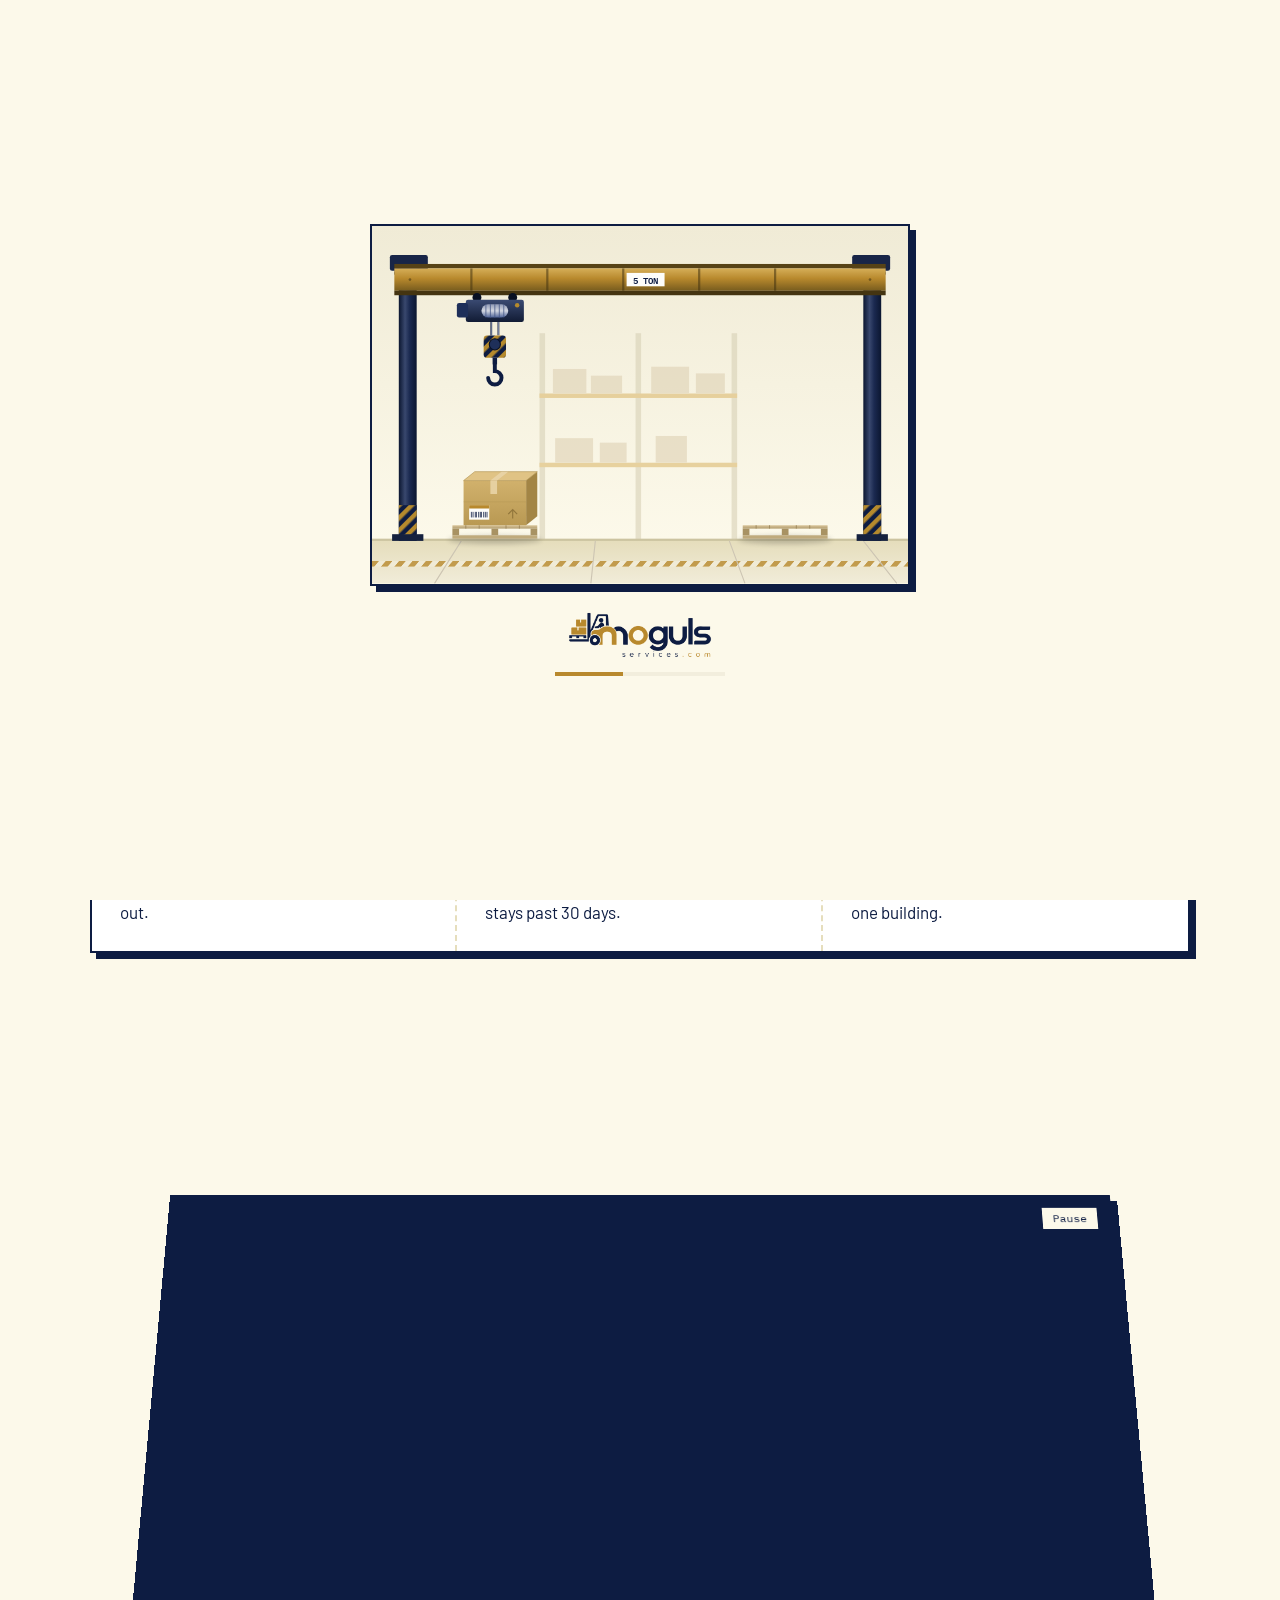
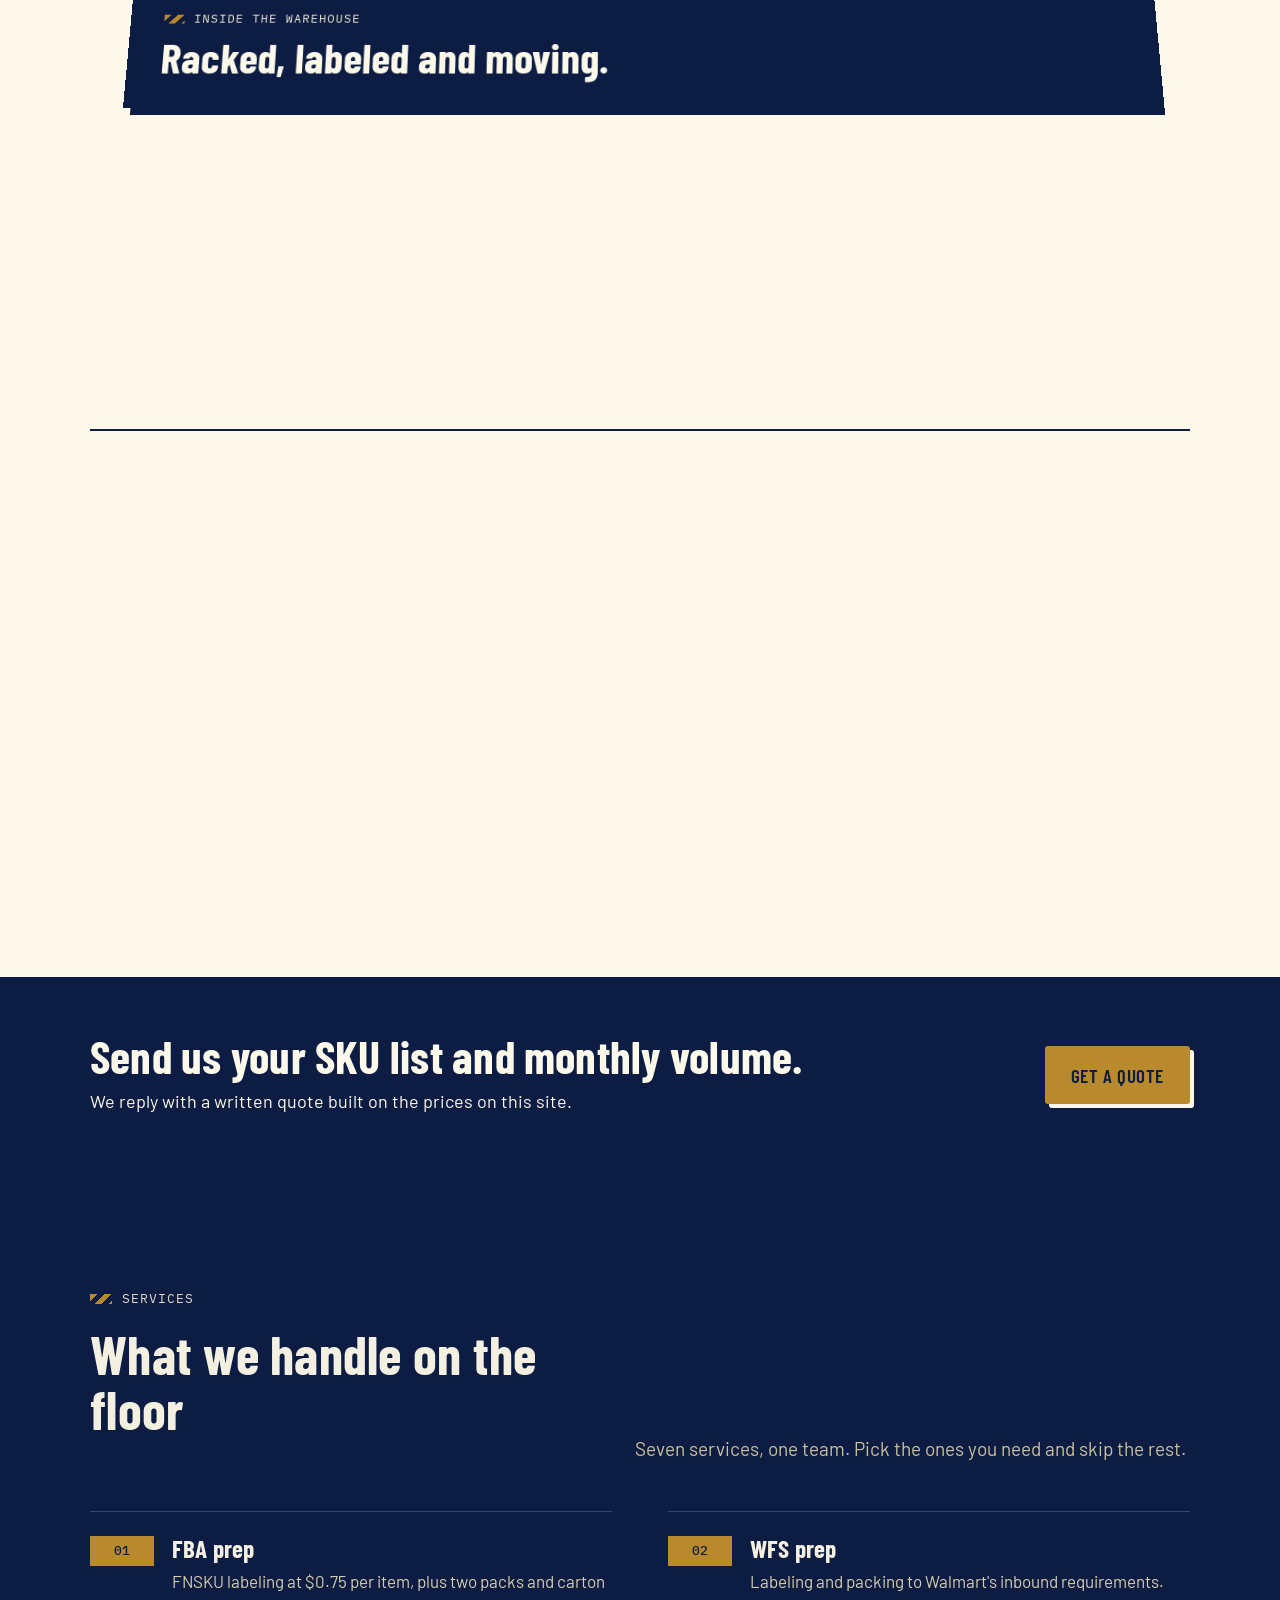
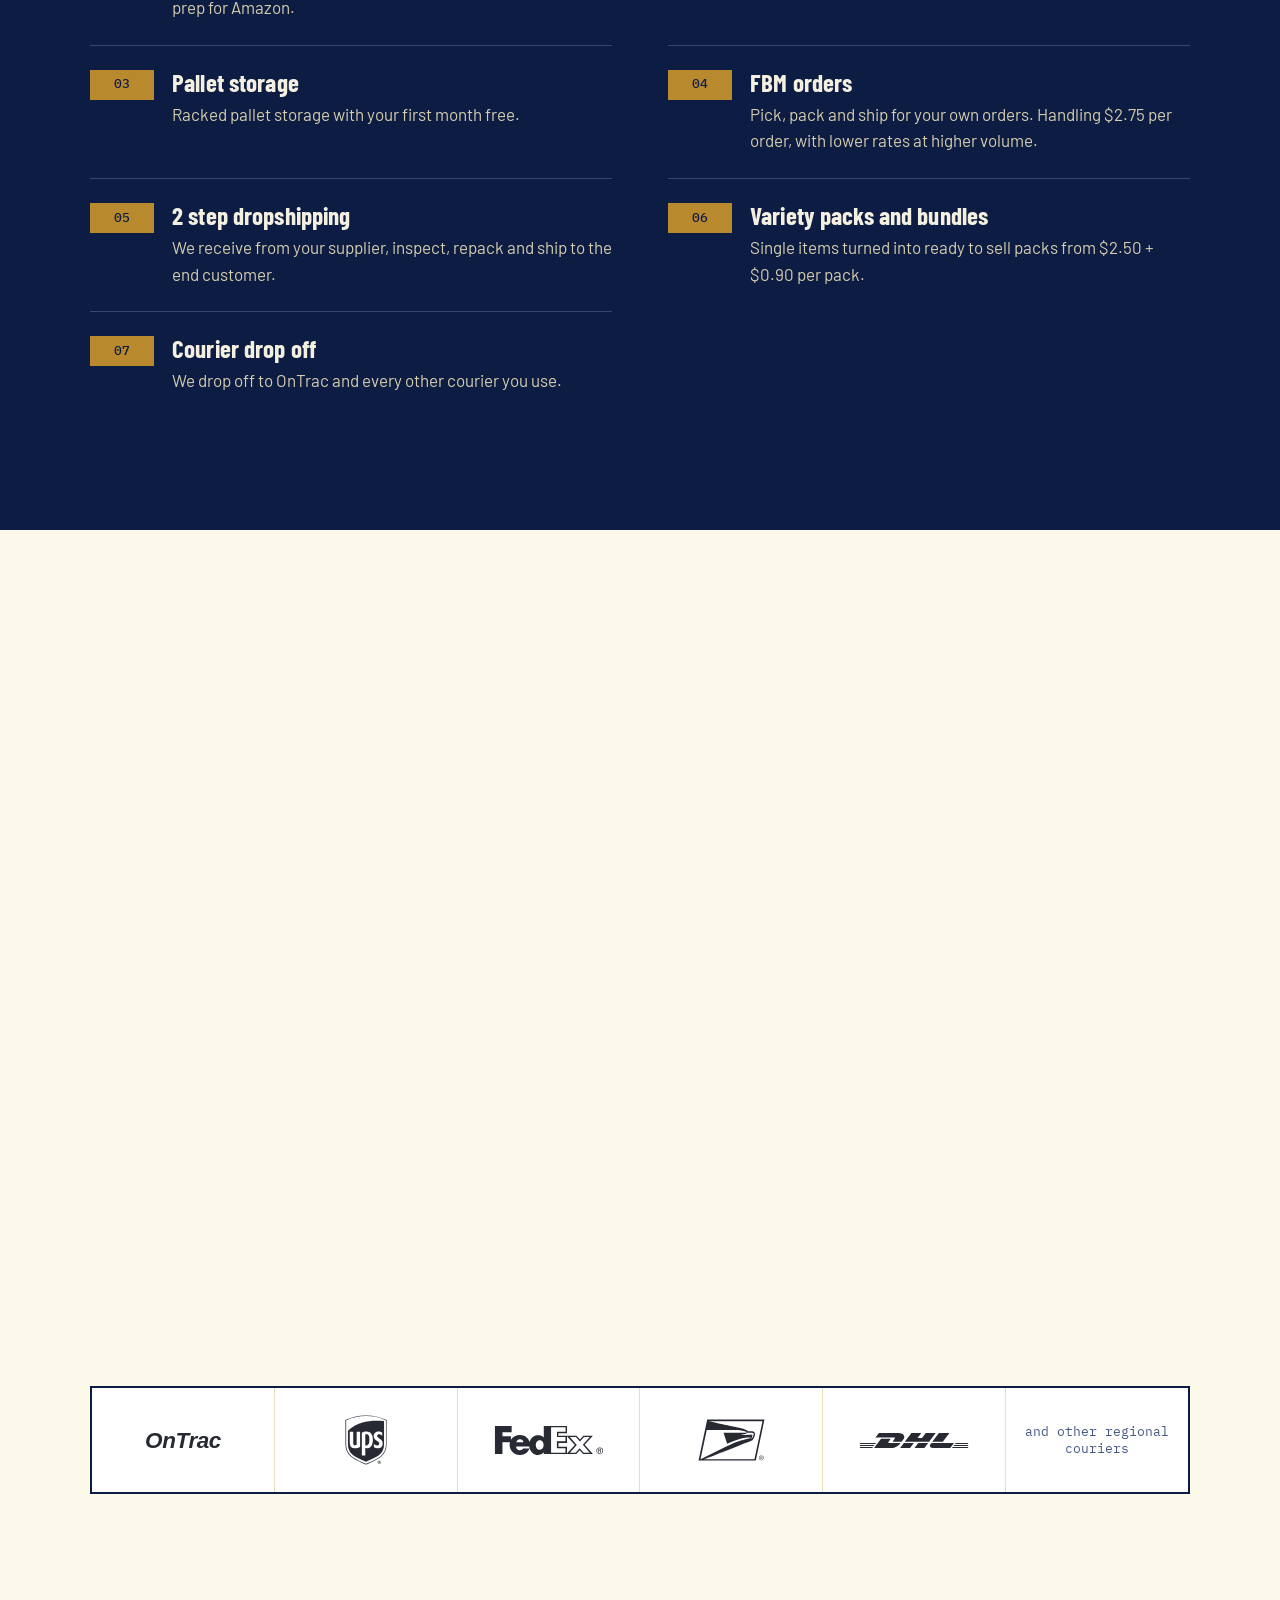
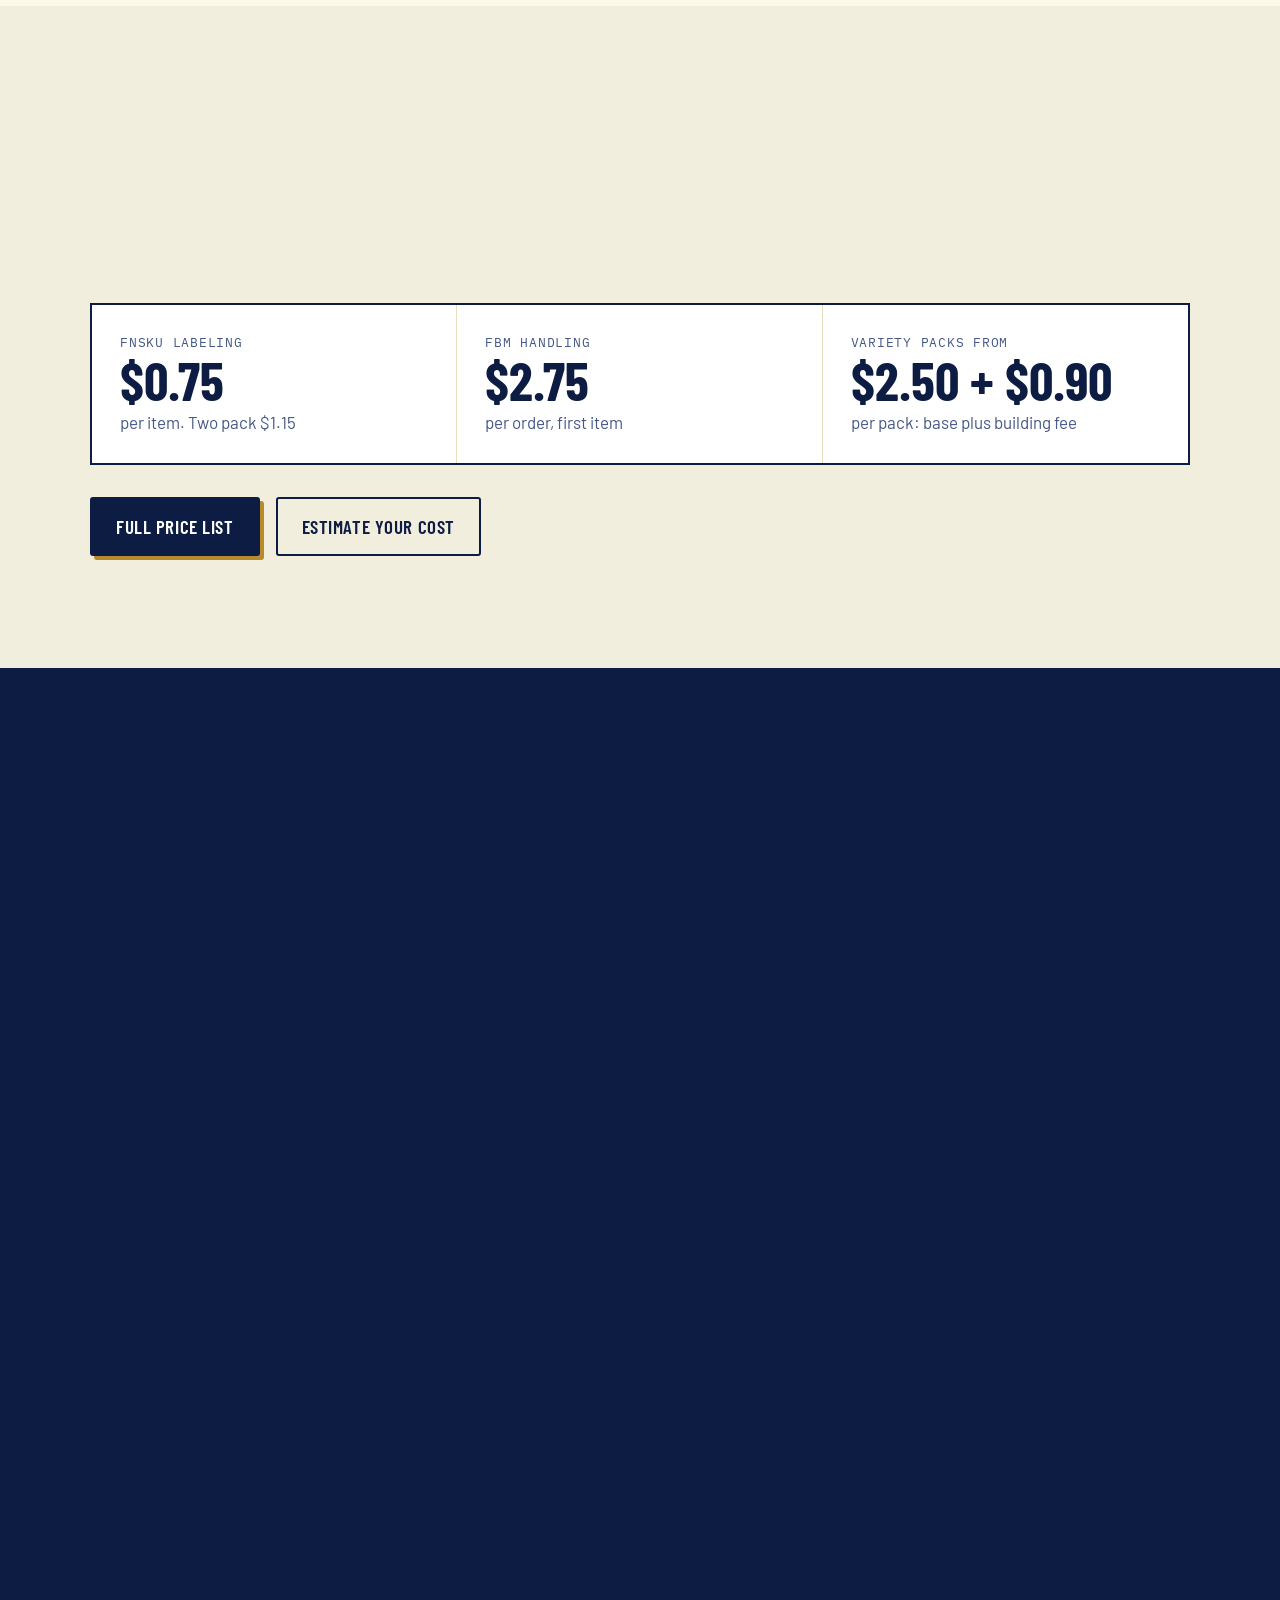
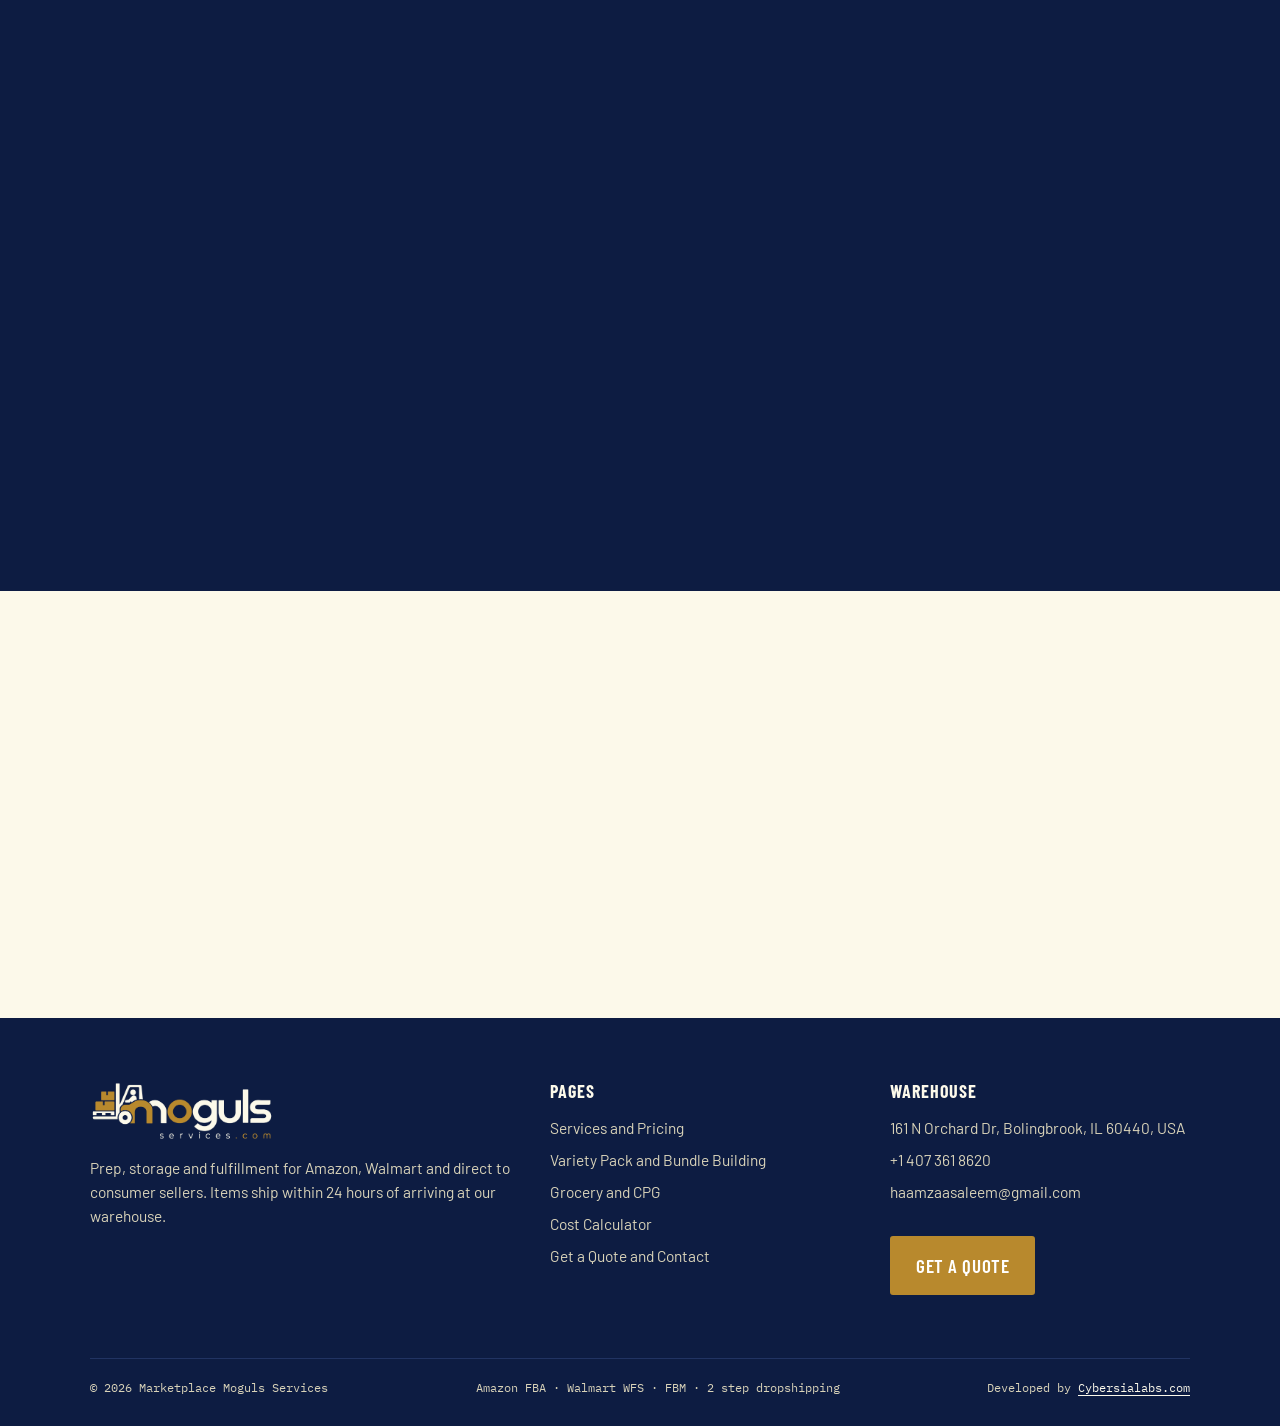
==== index.html @ ef40ede5 "updated" ====
<!doctype html>
<html lang="en">
<head>
<meta charset="utf-8">
<meta name="viewport" content="width=device-width, initial-scale=1">
<title>Marketplace Moguls Services | 3PL Prep and Fulfillment in Bolingbrook, IL</title>
<meta name="description" content="Amazon FBA prep, Walmart WFS prep, FBM orders and 2 step dropshipping. Items ship within 24 hours of delivery and the first month of storage is free.">
<script>try{if(sessionStorage.getItem("mm_seen"))document.documentElement.classList.add("no-loader")}catch(e){}</script>
<noscript><style>.loader{display:none}</style></noscript>
<link rel="icon" href="assets/img/favicon.png">
<link rel="preconnect" href="https://fonts.googleapis.com">
<link rel="preconnect" href="https://fonts.gstatic.com" crossorigin>
<link href="https://fonts.googleapis.com/css2?family=Barlow:wght@400;500;600&family=Barlow+Condensed:wght@600;700&family=IBM+Plex+Mono:wght@400;500&display=swap" rel="stylesheet">
<link rel="stylesheet" href="assets/css/style.css">
</head>
<body>
<div class="loader" id="loader" role="status" aria-label="Loading">
  <div class="loader-inner">
    <svg class="crane" viewBox="0 0 480 320" aria-hidden="true">
      <defs>
        <linearGradient id="ldWall" x1="0" y1="0" x2="0" y2="1">
          <stop offset="0" stop-color="#f0ebd6"/><stop offset="1" stop-color="#fcf9ea"/>
        </linearGradient>
        <linearGradient id="ldFloor" x1="0" y1="0" x2="0" y2="1">
          <stop offset="0" stop-color="#e5ddbb"/><stop offset="1" stop-color="#f1ecd9"/>
        </linearGradient>
        <linearGradient id="ldGirder" x1="0" y1="0" x2="0" y2="1">
          <stop offset="0" stop-color="#d5ae58"/><stop offset=".45" stop-color="#b8892d"/><stop offset="1" stop-color="#785c1e"/>
        </linearGradient>
        <linearGradient id="ldSteel" x1="0" y1="0" x2="1" y2="0">
          <stop offset="0" stop-color="#0b1630"/><stop offset=".35" stop-color="#39486e"/><stop offset=".6" stop-color="#1b2a51"/><stop offset="1" stop-color="#0b1630"/>
        </linearGradient>
        <linearGradient id="ldBody" x1="0" y1="0" x2="0" y2="1">
          <stop offset="0" stop-color="#3a4a72"/><stop offset="1" stop-color="#111b34"/>
        </linearGradient>
        <linearGradient id="ldDrum" x1="0" y1="0" x2="0" y2="1">
          <stop offset="0" stop-color="#909ab5"/><stop offset=".5" stop-color="#d3d7e1"/><stop offset="1" stop-color="#4f6398"/>
        </linearGradient>
        <linearGradient id="ldRope" x1="0" y1="0" x2="1" y2="0">
          <stop offset="0" stop-color="#15213f"/><stop offset=".5" stop-color="#7c88a7"/><stop offset="1" stop-color="#15213f"/>
        </linearGradient>
        <linearGradient id="ldKraft" x1="0" y1="0" x2="0" y2="1">
          <stop offset="0" stop-color="#d1b16c"/><stop offset="1" stop-color="#b99953"/>
        </linearGradient>
        <linearGradient id="ldWood" x1="0" y1="0" x2="0" y2="1">
          <stop offset="0" stop-color="#d9c59a"/><stop offset="1" stop-color="#b39e70"/>
        </linearGradient>
        <pattern id="ldHazard" width="8" height="8" patternUnits="userSpaceOnUse" patternTransform="rotate(45)">
          <rect width="8" height="8" fill="#0d1c42"/><rect width="4" height="8" fill="#b58a2d"/>
        </pattern>
        <pattern id="ldLane" width="12" height="6" patternUnits="userSpaceOnUse" patternTransform="skewX(-40)">
          <rect width="12" height="6" fill="#f1ecd9"/><rect width="6" height="6" fill="#b8892d"/>
        </pattern>
        <filter id="ldBlur" x="-50%" y="-50%" width="200%" height="200%"><feGaussianBlur stdDeviation="2.5"/></filter>

        <!-- carton, 66 wide by 48 tall, front face starts at y 8 -->
        <g id="ldCarton">
          <polygon points="0,8 10,0 66,0 56,8" fill="#e0c385"/>
          <polygon points="56,8 66,0 66,40 56,48" fill="#a38545"/>
          <rect x="0" y="8" width="56" height="40" fill="url(#ldKraft)"/>
          <polygon points="0,8 10,0 66,0 56,8" fill="none" stroke="#b59755" stroke-width=".6"/>
          <line x1="0" y1="27" x2="56" y2="27" stroke="#a98b4b" stroke-width=".5" opacity=".5"/>
          <polygon points="24,8 34,0 40,0 30,8" fill="#e9d4a7" opacity=".9"/>
          <rect x="24" y="8" width="6" height="12" fill="#e9d4a7" opacity=".9"/>
          <rect x="5" y="30" width="18" height="13" fill="#fdfdfa"/>
          <rect x="5" y="30" width="18" height="3" fill="#b8892d"/>
          <path d="M7 36v5M8.5 36v5M10.5 36v5M11.5 36v5M13.5 36v5M15 36v5M16 36v5M18 36v5M19.5 36v5M21 36v5" stroke="#0d1c42" stroke-width=".7"/>
          <path d="M40 38l4 -4 4 4M44 34v8" stroke="#7d642e" stroke-width="1" fill="none" opacity=".7"/>
        </g>
        <g id="ldPallet">
          <rect x="0" y="0" width="76" height="3" fill="url(#ldWood)"/>
          <rect x="0" y="3" width="6" height="6" fill="#a89263"/>
          <rect x="35" y="3" width="6" height="6" fill="#a89263"/>
          <rect x="70" y="3" width="6" height="6" fill="#a89263"/>
          <rect x="0" y="9" width="76" height="3" fill="#bfaa7c"/>
          <path d="M12 0v3M24 0v3M48 0v3M60 0v3" stroke="#9b865a" stroke-width=".8"/>
        </g>
      </defs>

      <!-- building -->
      <rect width="480" height="282" fill="url(#ldWall)"/>
      <g opacity=".55">
        <g fill="#d5ceb2">
          <rect x="150" y="96" width="5" height="186"/><rect x="236" y="96" width="5" height="186"/><rect x="322" y="96" width="5" height="186"/>
        </g>
        <g fill="#d9b465">
          <rect x="150" y="150" width="177" height="4"/><rect x="150" y="212" width="177" height="4"/>
        </g>
        <g fill="#dcceb0">
          <rect x="162" y="128" width="30" height="22"/><rect x="196" y="134" width="28" height="16"/><rect x="250" y="126" width="34" height="24"/><rect x="290" y="132" width="26" height="18"/>
          <rect x="164" y="190" width="34" height="22"/><rect x="204" y="194" width="24" height="18"/><rect x="254" y="188" width="28" height="24"/>
        </g>
      </g>
      <rect y="281" width="480" height="39" fill="url(#ldFloor)"/>
      <rect y="280" width="480" height="2" fill="#ccc4a1"/>
      <rect x="0" y="300" width="480" height="5" fill="url(#ldLane)" opacity=".8"/>
      <path d="M80 282L56 320M200 282L196 320M320 282L334 320M440 282L470 320" stroke="#cdc5b3" stroke-width="1"/>

      <!-- columns and runway -->
      <g>
        <rect x="24" y="44" width="16" height="238" fill="url(#ldSteel)"/>
        <rect x="440" y="44" width="16" height="238" fill="url(#ldSteel)"/>
        <rect x="18" y="276" width="28" height="6" fill="#15213f"/>
        <rect x="434" y="276" width="28" height="6" fill="#15213f"/>
        <rect x="24" y="250" width="16" height="26" fill="url(#ldHazard)"/>
        <rect x="440" y="250" width="16" height="26" fill="url(#ldHazard)"/>
      </g>
      <!-- end trucks -->
      <rect x="16" y="26" width="34" height="14" rx="2" fill="#182547"/>
      <rect x="430" y="26" width="34" height="14" rx="2" fill="#182547"/>
      <circle cx="24" cy="42" r="4" fill="#081023"/><circle cx="42" cy="42" r="4" fill="#081023"/>
      <circle cx="438" cy="42" r="4" fill="#081023"/><circle cx="456" cy="42" r="4" fill="#081023"/>
      <!-- bridge girder -->
      <rect x="20" y="34" width="440" height="4" fill="#564216"/>
      <rect x="20" y="38" width="440" height="20" fill="url(#ldGirder)"/>
      <rect x="20" y="58" width="440" height="4" fill="#443411"/>
      <g fill="#443411" opacity=".55">
        <circle cx="34" cy="48" r="1.2"/><circle cx="446" cy="48" r="1.2"/>
        <rect x="88" y="38" width="2" height="20"/><rect x="156" y="38" width="2" height="20"/><rect x="224" y="38" width="2" height="20"/><rect x="292" y="38" width="2" height="20"/><rect x="360" y="38" width="2" height="20"/>
      </g>
      <rect x="228" y="42" width="34" height="12" fill="#fdfdfa"/>
      <text x="245" y="51.5" text-anchor="middle" font-family="IBM Plex Mono, monospace" font-size="8" font-weight="600" fill="#0d1c42">5 TON</text>

      <!-- the box waiting to be picked, and the one just delivered -->
      <ellipse cx="110" cy="281" rx="42" ry="4" fill="#000000" opacity=".18" filter="url(#ldBlur)"/>
      <use href="#ldPallet" x="72" y="268"/>
      <use class="ld-pick" href="#ldCarton" x="82" y="220"/>
      <ellipse cx="370" cy="281" rx="42" ry="4" fill="#000000" opacity=".18" filter="url(#ldBlur)"/>
      <use href="#ldPallet" x="332" y="268"/>
      <use class="ld-drop" href="#ldCarton" x="342" y="220"/>

      <!-- trolley, ropes and load: everything that travels along the girder -->
      <g class="ld-x">
        <g transform="translate(110 0)">
          <ellipse class="ld-shadow" cx="0" cy="281" rx="30" ry="3.5" fill="#000000" filter="url(#ldBlur)"/>
          <circle cx="-16" cy="64" r="4" fill="#081023"/><circle cx="16" cy="64" r="4" fill="#081023"/>
          <rect x="-26" y="66" width="52" height="20" rx="2" fill="url(#ldBody)"/>
          <rect x="-34" y="69" width="10" height="13" rx="2" fill="#1e2f59"/>
          <rect x="-12" y="70" width="24" height="12" rx="6" fill="url(#ldDrum)"/>
          <path d="M-8 70v12M-4 70v12M0 70v12M4 70v12M8 70v12" stroke="#455786" stroke-width=".7"/>
          <circle cx="20" cy="71" r="2" fill="#b58a2d"/>
          <g transform="translate(0 86)">
            <g class="ld-rope">
              <rect x="-4" y="0" width="1.6" height="100" fill="url(#ldRope)"/>
              <rect x="2.4" y="0" width="1.6" height="100" fill="url(#ldRope)"/>
            </g>
            <g class="ld-y">
              <g class="ld-sway">
                <rect x="-10" y="0" width="20" height="20" rx="3" fill="url(#ldHazard)"/>
                <circle cx="0" cy="8" r="5" fill="#1e2f59" stroke="#081023" stroke-width="1"/>
                <rect x="-2" y="20" width="4" height="6" fill="#0d1c42"/>
                <path d="M0 26v6a6 6 0 1 1 -6 6" fill="none" stroke="#0d1c42" stroke-width="3.5" stroke-linecap="round"/>
                <g class="ld-carry">
                  <path d="M-1 32L-21 55M1 32L33 52" stroke="#38476e" stroke-width="1.6" stroke-dasharray="3 1.6"/>
                  <use href="#ldCarton" x="-28" y="50"/>
                </g>
              </g>
            </g>
          </g>
        </g>
      </g>
    </svg>
    <img class="loader-logo" src="assets/img/logo.png" alt="" width="1000" height="315">
    <div class="loader-bar"><span></span></div>
  </div>
</div>
<a class="skip" href="#main">Skip to content</a>
<div class="topbar">
  <div class="wrap">
    <span>Ships within <b>24 hours</b> of delivery to our dock</span>
    <span class="hide-sm">First month of storage <b>free</b></span>
    <span class="hide-sm">Bolingbrook, IL</span>
  </div>
</div>
<header class="site-header">
  <div class="wrap">
    <a class="brand" href="index.html"><img src="assets/img/logo.png" alt="Marketplace Moguls Services" width="1000" height="315"></a>
    <button class="menu-btn" type="button" aria-expanded="false" aria-controls="nav">Menu</button>
    <nav class="nav" id="nav" aria-label="Main">
      <a href="index.html" aria-current="page">Home</a>
      <a href="services.html">Services and Pricing</a>
      <a href="bundles.html">Variety Packs</a>
      <a href="grocery.html">Grocery and CPG</a>
      <a href="calculator.html">Cost Calculator</a>
      <a href="quote.html">Contact</a>
      <a class="btn orange header-cta" href="quote.html">Get a Quote</a>
    </nav>
  </div>
</header>
<main id="main">
<section class="hero">
  <div class="wrap">
    <div>
      <div class="tag">3PL warehouse in Bolingbrook, Illinois</div>
      <h1>Delivered to us today. <em>Shipped within 24 hours.</em></h1>
      <p class="lead">We prep and ship for Amazon FBA, Walmart WFS, FBM and 2 step dropshipping. Your items go out within 24 hours of landing at our dock, and your first month of storage is free.</p>
      <div class="btn-row">
        <a class="btn orange" href="quote.html">Get a Quote</a>
        <a class="btn ghost" href="services.html">See our prices</a>
      </div>
      <p class="hero-note">FNSKU labeling <span data-price="fnsku.perItem">$0.75</span> per item. Postage billed at cost.</p>
    </div>
    <div class="stage" data-scene="hero" aria-hidden="true">
      <div class="chip a"><b>24 hrs</b>dock to ship</div>
      <div class="chip b"><b>Month 1</b>storage is free</div>
      <div class="world"></div>
    </div>
  </div>
</section>

<section style="padding-top:8px">
  <div class="wrap">
    <div class="ticket tilt" data-tilt="3">
      <div>
        <div class="big">24<small>hours</small></div>
        <p>From the moment your items are delivered to our warehouse to the moment they ship out.</p>
      </div>
      <div>
        <div class="big">$0<small>month one</small></div>
        <p>Your first month of storage costs nothing. You pay for storage only on stock that stays past 30 days.</p>
      </div>
      <div>
        <div class="big">4<small>channels</small></div>
        <p>Amazon FBA, Walmart WFS, your own FBM orders and 2 step dropshipping, all from one building.</p>
      </div>
    </div>
  </div>
</section>

<!-- Warehouse video. If assets/video/warehouse.mp4 is missing, this section stays hidden. -->
<section class="video-band" data-video>
  <div class="wrap">
    <div class="video-frame">
      <video muted loop playsinline preload="metadata" poster="assets/video/warehouse-poster.jpg" aria-label="Footage from inside a warehouse">
        <source src="assets/video/warehouse.mp4" type="video/mp4">
        <source src="assets/video/warehouse.webm" type="video/webm">
      </video>
      <div class="video-caption">
        <div class="tag">Inside the warehouse</div>
        <h2>Racked, labeled and moving.</h2>
      </div>
      <button class="video-toggle" type="button">Pause</button>
    </div>
  </div>
</section>

<section style="padding-top:24px">
  <div class="wrap">
    <div class="section-head reveal">
      <h2>One warehouse, four ways out</h2>
      <p class="muted">Tell us where the stock needs to go. We prep it to that marketplace's rules and get it moving.</p>
    </div>
    <div class="channels">
      <div class="channel reveal">
        <span class="code">AMAZON</span>
        <h3>FBA prep</h3>
        <p>FNSKU labels, two packs, bundles and cartons packed to Amazon's inbound rules, then sent to the fulfillment center.</p>
        <a href="services.html#ffbbaa">FBA rates</a>
      </div>
      <div class="channel reveal">
        <span class="code">WALMART</span>
        <h3>WFS prep</h3>
        <p>Items labeled and packed for Walmart Fulfillment Services and sent to the Walmart warehouse on your shipment plan.</p>
        <a href="services.html#wfs">WFS rates</a>
      </div>
      <div class="channel reveal">
        <span class="code">MERCHANT</span>
        <h3>FBM orders</h3>
        <p>We pick, pack and ship your Amazon, Walmart and web store orders straight to the buyer, with tracking uploaded.</p>
        <a href="services.html#fbm">FBM rates</a>
      </div>
      <div class="channel reveal">
        <span class="code">DROPSHIP</span>
        <h3>2 step dropshipping</h3>
        <p>Your supplier ships to us. We check the goods, repack them and send each order on to your customer.</p>
        <a href="services.html#two-step">2 step rates</a>
      </div>
    </div>
  </div>
</section>

<div class="cta-band">
  <div class="wrap">
    <div>
      <h2>Send us your SKU list and monthly volume.</h2>
      <p>We reply with a written quote built on the prices on this site.</p>
    </div>
    <a class="btn" href="quote.html">Get a Quote</a>
  </div>
</div>

<section class="on-dark">
  <div class="wrap">
    <div class="section-head">
      <div>
        <div class="tag">Services</div>
        <h2>What we handle on the floor</h2>
      </div>
      <p class="muted">Seven services, one team. Pick the ones you need and skip the rest.</p>
    </div>
    <div class="aisles">
      <a class="aisle" href="services.html#ffbbaa"><span class="num">01</span><div><h3>FBA prep</h3><p>FNSKU labeling at <span data-price="fnsku.perItem">$0.75</span> per item, plus two packs and carton prep for Amazon.</p></div></a>
      <a class="aisle" href="services.html#wfs"><span class="num">02</span><div><h3>WFS prep</h3><p>Labeling and packing to Walmart's inbound requirements.</p></div></a>
      <a class="aisle" href="services.html#storage"><span class="num">03</span><div><h3>Pallet storage</h3><p>Racked pallet storage with your first month free.</p></div></a>
      <a class="aisle" href="services.html#fbm"><span class="num">04</span><div><h3>FBM orders</h3><p>Pick, pack and ship for your own orders. Handling <span data-price="d.fbmFrom">$2.75</span> per order, with lower rates at higher volume.</p></div></a>
      <a class="aisle" href="services.html#two-step"><span class="num">05</span><div><h3>2 step dropshipping</h3><p>We receive from your supplier, inspect, repack and ship to the end customer.</p></div></a>
      <a class="aisle" href="bundles.html"><span class="num">06</span><div><h3>Variety packs and bundles</h3><p>Single items turned into ready to sell packs from <span data-bundle-from>$2.50 + $0.90</span> per pack.</p></div></a>
      <a class="aisle" href="services.html#courier"><span class="num">07</span><div><h3>Courier drop off</h3><p>We drop off to OnTrac and every other courier you use.</p></div></a>
    </div>
  </div>
</section>

<section>
  <div class="wrap">
    <div class="section-head reveal">
      <h2>How your inventory moves</h2>
      <p class="muted">No waiting in a receiving queue for a week. This is the normal path for every shipment.</p>
    </div>
    <ol class="timeline reveal">
      <li><span class="when">Day 0</span><h4>Delivered</h4><p>Your freight or parcels arrive at our Bolingbrook dock.</p></li>
      <li><span class="when">Day 0</span><h4>Checked in</h4><p>We count cartons, note any damage and send you photos.</p></li>
      <li><span class="when">Within 24 hours</span><h4>Prepped</h4><p>Labels, two packs and bundles done to the destination's rules.</p></li>
      <li><span class="when">Within 24 hours</span><h4>Shipped</h4><p>Out to Amazon, Walmart or your customer, with tracking sent to you.</p></li>
    </ol>
  </div>
</section>

<section style="padding-top:0">
  <div class="wrap">
    <div class="section-head reveal">
      <div>
        <div class="tag">Courier drop off</div>
        <h2>We hand your parcels to the couriers you already use</h2>
      </div>
      <p class="muted">We drop off to OnTrac, UPS, FedEx, USPS, DHL and other couriers, so your parcels get moving without waiting on a pickup.</p>
    </div>
<ul class="carriers" aria-label="Couriers we drop off to">
  <li><img src="assets/img/couriers/ontrac.svg" alt="OnTrac" width="110" height="42" loading="lazy"></li>
  <li><img src="assets/img/couriers/ups.svg" alt="UPS" width="110" height="42" loading="lazy"></li>
  <li><img src="assets/img/couriers/fedex.svg" alt="FedEx" width="110" height="42" loading="lazy"></li>
  <li><img src="assets/img/couriers/usps.svg" alt="USPS" width="110" height="42" loading="lazy"></li>
  <li><img src="assets/img/couriers/dhl.svg" alt="DHL" width="110" height="42" loading="lazy"></li>
  <li class="more">and other regional couriers</li>
</ul>
  </div>
</section>

<section class="band-paper2">
  <div class="wrap">
    <div class="section-head reveal">
      <h2>Prices you can check before you call</h2>
      <p class="muted">Every rate is listed. Shipping postage is passed through at cost.</p>
    </div>
    <div class="snap tilt" data-tilt="3">
      <div>
        <div class="from">FNSKU labeling</div>
        <div class="amt" data-price="fnsku.perItem">$0.75</div>
        <div class="unit">per item. Two pack <span data-price="d.twoPack">$1.15</span></div>
      </div>
      <div>
        <div class="from">FBM handling</div>
        <div class="amt" data-price="d.fbmFrom">$2.75</div>
        <div class="unit">per order, first item</div>
      </div>
      <div>
        <div class="from">Variety packs from</div>
        <div class="amt" data-bundle-from>$2.50 + $0.90</div>
        <div class="unit">per pack: base plus building fee</div>
      </div>
    </div>
    <div class="btn-row" style="margin-top:32px">
      <a class="btn" href="services.html">Full price list</a>
      <a class="btn ghost" href="calculator.html">Estimate your cost</a>
    </div>
  </div>
</section>

<section class="on-dark leaders" id="leadership">
  <div class="wrap">
    <div class="leaders-head reveal">
      <div class="tag">Leadership</div>
      <h2>The people behind your fulfillment</h2>
    </div>
    <div class="leader-grid">
      <figure class="leader reveal">
        <img src="assets/img/ceo-syed.jpg" alt="Syed, CEO of Marketplace Moguls Services" width="503" height="629" loading="lazy">
        <figcaption><b>Syed</b><span>CEO</span></figcaption>
      </figure>
      <figure class="leader reveal">
        <img src="assets/img/cdo-usama.jpg" alt="Usama Farooq, Chief of Digital Operations" width="600" height="750" loading="lazy">
        <figcaption><b>Usama Farooq</b><span>Chief of Digital Operations</span></figcaption>
      </figure>
    </div>
    <div class="ceo-quote reveal">
      <div class="tag">A message from our CEO</div>
      <h3>Your brand is our brand.</h3>
      <blockquote>
        <p>When you hand us your inventory, you are handing us your reputation. Every label, every count and every box that leaves our Bolingbrook warehouse carries your name, so we treat it that way.</p>
        <p>We built Marketplace Moguls around three promises: accurate fulfillment, discounted rates and total transparency. Our prices are posted on this site, your goods ship within 24 hours of reaching our dock, and if something is off, you hear it from us first.</p>
        <p>Whether you are sending your first pallet or your fiftieth, we want to be the warehouse that makes your work easier. Send us your SKU list and we will show you what working together looks like.</p>
      </blockquote>
      <div class="sign">Syed, CEO</div>
    </div>
  </div>
</section>

<section>
  <div class="wrap split">
    <div class="reveal">
      <div class="tag">Next step</div>
      <h2>Ready when your stock is.</h2>
      <p class="muted" style="font-size:19px">Tell us what you sell, where it goes and how much moves each month. We will send back a quote you can hold us to.</p>
    </div>
    <div class="btn-row reveal">
      <a class="btn orange" href="quote.html">Get a Quote</a>
      <a class="btn ghost" href="tel:+14073618620" data-setting-href="phone">Call <span data-setting="phone">+1 407 361 8620</span></a>
    </div>
  </div>
</section>
</main>
<footer class="site-footer">
  <div class="wrap">
    <div class="cols">
      <div>
        <img src="assets/img/logo-light.png" alt="Marketplace Moguls Services" width="1000" height="315" loading="lazy">
        <p>Prep, storage and fulfillment for Amazon, Walmart and direct to consumer sellers. Items ship within 24 hours of arriving at our warehouse.</p>
      </div>
      <div>
        <h4>Pages</h4>
        <ul>
          <li><a href="services.html">Services and Pricing</a></li>
          <li><a href="bundles.html">Variety Pack and Bundle Building</a></li>
          <li><a href="grocery.html">Grocery and CPG</a></li>
          <li><a href="calculator.html">Cost Calculator</a></li>
          <li><a href="quote.html">Get a Quote and Contact</a></li>
        </ul>
      </div>
      <div>
        <h4>Warehouse</h4>
        <ul>
          <li data-setting="address">161 N Orchard Dr, Bolingbrook, IL 60440, USA</li>
          <li data-if-setting="phone"><a href="tel:+14073618620" data-setting-href="phone" data-setting="phone">+1 407 361 8620</a></li>
          <li><a href="mailto:haamzaasaleem@gmail.com" data-setting-href="contactEmail" data-setting="contactEmail">haamzaasaleem@gmail.com</a></li>
          <li data-if-setting="hours" data-setting="hours"></li>
        </ul>
        <p style="margin-top:20px"><a class="btn orange" href="quote.html">Get a Quote</a></p>
      </div>
    </div>
    <div class="base">
      <span>&copy; <span data-year>2026</span> Marketplace Moguls Services</span>
      <span>Amazon FBA &middot; Walmart WFS &middot; FBM &middot; 2 step dropshipping</span>
      <span>Developed by <a href="https://cybersialabs.com" target="_blank" rel="noopener">Cybersialabs.com</a></span>
    </div>
  </div>
</footer>
<script src="assets/js/site.js"></script>
<script src="assets/js/three-d.js"></script>
</body>
</html>
---- assets/css/style.css ----
/* Marketplace Moguls Services
   Plain CSS, no framework. Colors come from the logo. */

:root {
  --ink: #0d1c42;
  --ink-2: #1d2e58;
  --ink-soft: #465887;
  --orange: #b8892d;
  --orange-deep: #916e24;
  --paper: #fcf9ea;
  --paper-2: #f2eedd;
  --white: #ffffff;
  --line: #e6debd;
  --kraft: #c9aa66;
  --kraft-top: #dcc082;
  --kraft-side: #a98a48;
  --ok: #2f7a4a;
  --err: #b3261e;

  --f-head: "Barlow Condensed", "Arial Narrow", sans-serif;
  --f-body: "Barlow", "Helvetica Neue", Arial, sans-serif;
  --f-mono: "IBM Plex Mono", ui-monospace, Menlo, monospace;

  --wrap: 1180px;
  --gutter: clamp(16px, 4vw, 40px);
}

*, *::before, *::after { box-sizing: border-box; }
html { scroll-behavior: smooth; }
body {
  margin: 0;
  background: var(--paper);
  color: var(--ink);
  font-family: var(--f-body);
  font-size: 17px;
  line-height: 1.55;
  -webkit-font-smoothing: antialiased;
}
img { max-width: 100%; display: block; }
a { color: inherit; }
p { margin: 0 0 1em; }
h1, h2, h3, h4 {
  font-family: var(--f-head);
  font-weight: 700;
  line-height: 1.02;
  margin: 0 0 .5em;
  letter-spacing: .005em;
}
h1 { font-size: clamp(44px, 6.4vw, 84px); }
h2 { font-size: clamp(34px, 4.2vw, 54px); }
h3 { font-size: 26px; }
h4 { font-size: 20px; }

.wrap { max-width: var(--wrap); margin: 0 auto; padding: 0 var(--gutter); }
.mono { font-family: var(--f-mono); }
.muted { color: var(--ink-soft); }
.accent { color: var(--orange); }
.skip { position: absolute; left: -999px; }
.skip:focus { left: 12px; top: 12px; z-index: 99; background: var(--white); padding: 8px 12px; }

/* small uppercase tag, styled like a rack location label */
.tag {
  display: inline-flex;
  align-items: center;
  gap: 10px;
  font-family: var(--f-mono);
  font-size: 12.5px;
  letter-spacing: .08em;
  text-transform: uppercase;
  color: var(--ink-2);
  margin-bottom: 18px;
}
.tag::before {
  content: "";
  width: 22px;
  height: 10px;
  background: repeating-linear-gradient(135deg, var(--orange) 0 5px, var(--ink) 5px 10px);
}
.on-dark .tag { color: #dfd9c3; }

/* ---------- buttons ---------- */
.btn {
  display: inline-flex;
  align-items: center;
  justify-content: center;
  gap: 10px;
  font-family: var(--f-head);
  font-size: 19px;
  font-weight: 600;
  letter-spacing: .03em;
  text-transform: uppercase;
  text-decoration: none;
  padding: 13px 24px 12px;
  border: 2px solid var(--ink);
  background: var(--ink);
  color: var(--white);
  border-radius: 3px;
  cursor: pointer;
  transition: transform .15s ease, background .15s ease, box-shadow .15s ease;
  box-shadow: 4px 4px 0 var(--orange);
}
.btn:hover { transform: translate(-2px, -2px); box-shadow: 6px 6px 0 var(--orange); }
.btn:active { transform: translate(2px, 2px); box-shadow: 1px 1px 0 var(--orange); }
.btn.orange { background: var(--orange); border-color: var(--orange); box-shadow: 4px 4px 0 var(--ink); }
.btn.orange:hover { box-shadow: 6px 6px 0 var(--ink); }
.btn.ghost { background: transparent; color: var(--ink); box-shadow: none; }
.btn.ghost:hover { background: var(--ink); color: var(--white); transform: none; }
.btn.light { background: var(--paper); color: var(--ink); border-color: var(--paper); box-shadow: 4px 4px 0 var(--ink); }
.btn[disabled] { opacity: .6; cursor: wait; }
.btn-row { display: flex; flex-wrap: wrap; gap: 16px; align-items: center; }

/* ---------- header ---------- */
.topbar {
  background: var(--ink);
  color: #f1ecda;
  font-family: var(--f-mono);
  font-size: 12.5px;
  letter-spacing: .04em;
}
.topbar .wrap { display: flex; gap: 28px; justify-content: space-between; padding-top: 8px; padding-bottom: 8px; }
.topbar b { color: var(--orange); font-weight: 500; }
.topbar a { text-decoration: none; }

.site-header {
  position: sticky;
  top: 0;
  z-index: 50;
  background: rgba(252, 249, 234, .94);
  backdrop-filter: saturate(1.2) blur(6px);
  border-bottom: 1px solid var(--line);
}
.site-header .wrap { display: flex; align-items: center; gap: 24px; height: 76px; }
.brand img { height: 60px; width: auto; }
.nav { display: flex; gap: 4px; margin-left: auto; align-items: center; }
.nav a {
  text-decoration: none;
  font-weight: 500;
  font-size: 15.5px;
  padding: 8px 10px;
  border-bottom: 2px solid transparent;
}
.nav a:hover { border-color: var(--line); }
.nav a[aria-current="page"] { border-color: var(--orange); }
.header-cta { margin-left: 12px; padding: 10px 18px 9px; font-size: 17px; box-shadow: 3px 3px 0 var(--orange); }
.menu-btn {
  display: none;
  margin-left: auto;
  background: none;
  border: 2px solid var(--ink);
  padding: 8px 10px;
  font-family: var(--f-mono);
  font-size: 13px;
  cursor: pointer;
}

@media (max-width: 1060px) {
  .menu-btn { display: block; }
  .nav {
    position: absolute;
    top: 76px; left: 0; right: 0;
    flex-direction: column;
    align-items: stretch;
    background: var(--paper);
    border-bottom: 2px solid var(--ink);
    padding: 8px var(--gutter) 20px;
    display: none;
  }
  .nav.open { display: flex; }
  .nav a { padding: 12px 0; border-bottom: 1px solid var(--line); }
  .header-cta { margin: 14px 0 0; }
  .topbar .hide-sm { display: none; }
}

/* ---------- sections ---------- */
section { padding: clamp(64px, 9vw, 112px) 0; }
.on-dark { background: var(--ink); color: #f4f0e1; }
.on-dark .muted { color: #cac19c; }
.band-paper2 { background: var(--paper-2); }
.section-head { display: grid; grid-template-columns: 1fr 1.1fr; gap: 40px; align-items: end; margin-bottom: 48px; }
.section-head p { font-size: 19px; margin: 0; }
@media (max-width: 860px) { .section-head { grid-template-columns: 1fr; gap: 12px; } }

/* ---------- hero ---------- */
.hero { padding: 48px 0 40px; overflow: hidden; }
.hero .wrap { display: grid; grid-template-columns: 1.05fr 1fr; gap: 32px; align-items: center; }
.hero h1 { margin-bottom: 22px; }
.hero h1 em { font-style: normal; color: var(--orange); }
.hero .lead { font-size: 20px; max-width: 34em; margin-bottom: 30px; }
.hero-note { margin-top: 26px; font-family: var(--f-mono); font-size: 13px; color: var(--ink-soft); }
@media (max-width: 920px) { .hero .wrap { grid-template-columns: 1fr; } }

.page-hero { padding: 64px 0 56px; border-bottom: 1px solid var(--line); }
.page-hero .wrap { display: grid; grid-template-columns: 1.2fr 1fr; gap: 40px; align-items: center; }
.page-hero p.lead { font-size: 20px; max-width: 36em; }
@media (max-width: 920px) { .page-hero .wrap { grid-template-columns: 1fr; } }

/* ---------- 3D primitives ---------- */
.stage {
  position: relative;
  height: 470px;
  perspective: 1600px;
  perspective-origin: 50% 30%;
  overflow: hidden;
}
.world {
  position: absolute;
  left: 50%; top: 52%;
  width: 0; height: 0;
  transform-style: preserve-3d;
  transform: rotateX(58deg) rotateZ(-38deg);
  transition: transform .5s cubic-bezier(.2,.7,.2,1);
}
.cub, .cub > i { position: absolute; transform-style: preserve-3d; }
.cub > i { display: block; backface-visibility: hidden; }
.cub > i.t { background: var(--kraft-top); }
.cub > i.f { background: var(--kraft); }
.cub > i.b { background: var(--kraft); }
.cub > i.l { background: var(--kraft-side); }
.cub > i.r { background: var(--kraft-side); }

/* tape across the top of a carton */
.carton > i.t { background: linear-gradient(90deg, transparent 42%, #e7d1a1 42% 58%, transparent 58%), var(--kraft-top); }
.carton > i.f::after {
  content: "";
  position: absolute;
  left: 14%; bottom: 18%;
  width: 38%; height: 30%;
  background:
    repeating-linear-gradient(90deg, var(--ink) 0 1px, transparent 1px 3px, var(--ink) 3px 5px, transparent 5px 6px) 6% 70% / 88% 34% no-repeat,
    #fdfdfa;
}
.carton.orange > i.t { background: linear-gradient(90deg, transparent 42%, #dcbb74 42% 58%, transparent 58%), #d1a545; }
.carton.orange > i.f, .carton.orange > i.b { background: var(--orange); }
.carton.orange > i.l, .carton.orange > i.r { background: var(--orange-deep); }

.steel > i.t { background: #38476e; }
.steel > i.f, .steel > i.b { background: var(--ink); }
.steel > i.l, .steel > i.r { background: #0b152e; }
.beam > i.t { background: #d1a545; }
.beam > i.f, .beam > i.b { background: var(--orange); }
.beam > i.l, .beam > i.r { background: var(--orange-deep); }
.wood > i.t { background: #d8c6a0; }
.wood > i.f, .wood > i.b { background: #b8a170; }
.wood > i.l, .wood > i.r { background: #9a8455; }
.belt > i.t { background: repeating-linear-gradient(90deg, #182649 0 18px, #1d2d57 18px 20px); animation: belt 1.2s linear infinite; background-size: 20px 100%; }
.belt > i.f, .belt > i.b, .belt > i.l, .belt > i.r { background: #38476e; }
@keyframes belt { to { background-position: 20px 0; } }

.floor {
  position: absolute;
  transform-style: preserve-3d;
  background:
    linear-gradient(var(--paper-2), var(--paper-2)) padding-box;
  border: 2px solid #d5ceb2;
}
.floor::before {
  content: "";
  position: absolute; inset: 0;
  background-image:
    linear-gradient(#d5cebf 1px, transparent 1px),
    linear-gradient(90deg, #d5cebf 1px, transparent 1px);
  background-size: 40px 40px;
}
.floor .lane {
  position: absolute;
  background: repeating-linear-gradient(45deg, var(--orange) 0 10px, transparent 10px 20px);
  opacity: .85;
}

/* moving cartons on the conveyor */
.mover { animation: slide 7s linear infinite; }
/* scale in and out at the belt ends; opacity would flatten the 3D group */
@keyframes slide {
  0% { transform: translate3d(0, 0, 0) scale3d(.01, .01, .01); }
  6% { transform: translate3d(calc(var(--dist) * .06), 0, 0) scale3d(1, 1, 1); }
  94% { transform: translate3d(calc(var(--dist) * .94), 0, 0) scale3d(1, 1, 1); }
  100% { transform: translate3d(var(--dist), 0, 0) scale3d(.01, .01, .01); }
}

/* floating labels anchored over the 3D scene */
.stage .chip {
  position: absolute;
  background: var(--white);
  border: 1.5px solid var(--ink);
  padding: 8px 12px;
  font-family: var(--f-mono);
  font-size: 12px;
  line-height: 1.35;
  box-shadow: 3px 3px 0 var(--ink);
  z-index: 3;
}
.stage .chip b { display: block; font-family: var(--f-head); font-size: 20px; font-weight: 700; color: var(--orange); }
.stage .chip.a { left: 2%; top: 6%; }
.stage .chip.b { right: 0; bottom: 8%; }
@media (max-width: 920px) { .stage { height: 380px; } }
@media (max-width: 520px) { .stage { height: 300px; } .stage .chip { font-size: 11px; } }

/* ---------- ticket strip (key facts) ---------- */
.ticket {
  display: grid;
  grid-template-columns: repeat(3, 1fr);
  background: var(--white);
  border: 2px solid var(--ink);
  box-shadow: 6px 6px 0 var(--ink);
}
.ticket > div { padding: 26px 28px; border-right: 2px dashed var(--line); }
.ticket > div:last-child { border-right: 0; }
.ticket .big { font-family: var(--f-head); font-weight: 700; font-size: 46px; line-height: 1; color: var(--orange); }
.ticket .big small { font-size: 22px; color: var(--ink); margin-left: 4px; }
.ticket p { margin: 8px 0 0; }
@media (max-width: 760px) {
  .ticket { grid-template-columns: 1fr; }
  .ticket > div { border-right: 0; border-bottom: 2px dashed var(--line); }
  .ticket > div:last-child { border-bottom: 0; }
}

/* ---------- channel rows ---------- */
.channels { border-top: 2px solid var(--ink); }
.channel {
  display: grid;
  grid-template-columns: 110px 1fr 1.4fr 100px;
  gap: 24px;
  align-items: baseline;
  padding: 26px 0;
  border-bottom: 1px solid var(--line);
}
.channel .code { font-family: var(--f-mono); font-size: 13px; color: var(--orange-deep); }
.channel h3 { margin: 0; }
.channel p { margin: 0; }
.channel a { font-family: var(--f-mono); font-size: 13px; white-space: nowrap; text-align: right; }
@media (max-width: 760px) { .channel { grid-template-columns: 1fr; gap: 6px; } }

/* ---------- service list (aisle style) ---------- */
.aisles { display: grid; grid-template-columns: repeat(2, 1fr); gap: 0 56px; }
.aisle {
  display: grid;
  grid-template-columns: 64px 1fr;
  gap: 18px;
  padding: 24px 0;
  border-top: 1px solid #37466c;
  text-decoration: none;
}
.aisle .num {
  font-family: var(--f-mono);
  font-size: 13px;
  background: var(--orange);
  color: var(--ink);
  height: 30px;
  display: grid;
  place-items: center;
  font-weight: 500;
}
.aisle h3 { margin: 0 0 6px; font-size: 25px; }
.aisle p { margin: 0; color: #d4cdaf; }
a.aisle:hover h3 { color: var(--orange); }
@media (max-width: 760px) { .aisles { grid-template-columns: 1fr; } }

/* ---------- mid CTA band ---------- */
.cta-band { background: var(--orange); color: var(--ink); padding: 56px 0; position: relative; overflow: hidden; }
.cta-band .wrap { display: flex; flex-wrap: wrap; align-items: center; justify-content: space-between; gap: 24px; }
.cta-band h2 { margin: 0; max-width: 18em; font-size: clamp(30px, 3.6vw, 46px); }
.cta-band p { margin: 8px 0 0; font-size: 18px; }

/* ---------- timeline ---------- */
.timeline { display: grid; grid-template-columns: repeat(4, 1fr); counter-reset: step; border-top: 2px solid var(--ink); }
.timeline li { list-style: none; padding: 22px 22px 0 0; position: relative; }
.timeline li::before {
  content: "";
  position: absolute; top: -8px; left: 0;
  width: 14px; height: 14px;
  background: var(--paper);
  border: 2px solid var(--ink);
}
.timeline li:last-child::before { background: var(--orange); border-color: var(--orange); }
.timeline .when { font-family: var(--f-mono); font-size: 12.5px; color: var(--orange-deep); text-transform: uppercase; letter-spacing: .06em; }
.timeline h4 { margin: 6px 0 6px; font-size: 24px; }
.timeline p { color: var(--ink-soft); margin: 0; }
.timeline { padding: 0; margin: 0; }
@media (max-width: 860px) { .timeline { grid-template-columns: 1fr 1fr; gap: 28px 0; } }
@media (max-width: 520px) { .timeline { grid-template-columns: 1fr; } }

/* ---------- price snapshot ---------- */
.snap { display: grid; grid-template-columns: repeat(3, 1fr); gap: 0; border: 2px solid var(--ink); background: var(--white); }
.snap > div { padding: 28px; border-right: 1px solid var(--line); }
.snap > div:last-child { border-right: 0; }
.snap .from { font-family: var(--f-mono); font-size: 12.5px; text-transform: uppercase; letter-spacing: .06em; color: var(--ink-soft); }
.snap .amt { font-family: var(--f-head); font-size: 54px; font-weight: 700; line-height: 1.05; }
.snap .unit { color: var(--ink-soft); }
@media (max-width: 760px) {
  .snap { grid-template-columns: 1fr; }
  .snap > div { border-right: 0; border-bottom: 1px solid var(--line); }
}

/* ---------- price tables ---------- */
.price-block { display: grid; grid-template-columns: 300px 1fr; gap: 48px; padding: 48px 0; border-top: 2px solid var(--ink); scroll-margin-top: 100px; }
.price-block:first-of-type { border-top: 0; padding-top: 0; }
.price-block h2 { font-size: 40px; }
.price-block .side p { color: var(--ink-soft); }
@media (max-width: 860px) { .price-block { grid-template-columns: 1fr; gap: 16px; } }

table.rate {
  width: 100%;
  border-collapse: collapse;
  background: var(--white);
  border: 1.5px solid var(--ink);
  font-size: 16.5px;
}
table.rate th, table.rate td { text-align: left; padding: 14px 18px; border-bottom: 1px solid var(--line); }
table.rate thead th {
  background: var(--ink);
  color: var(--paper);
  font-family: var(--f-mono);
  font-weight: 500;
  font-size: 12.5px;
  letter-spacing: .06em;
  text-transform: uppercase;
}
table.rate td.p { font-family: var(--f-mono); font-weight: 500; white-space: nowrap; }
table.rate tr:last-child td { border-bottom: 0; }
table.rate tbody tr:hover td { background: #fcfaf3; }
.table-scroll { overflow-x: auto; }
.fine { font-size: 14.5px; color: var(--ink-soft); margin-top: 14px; }
.pending { font-family: var(--f-mono); font-size: 14px; color: var(--orange-deep); }

.price-line {
  display: flex;
  flex-wrap: wrap;
  align-items: baseline;
  gap: 8px 16px;
  background: var(--white);
  border: 1.5px solid var(--ink);
  padding: 22px 24px;
}
.price-line .amt { font-family: var(--f-head); font-size: 48px; font-weight: 700; line-height: 1; }
.price-line + .price-line { border-top: 0; }

/* ---------- two column text ---------- */
.split { display: grid; grid-template-columns: 1fr 1fr; gap: 56px; align-items: center; }
@media (max-width: 860px) { .split { grid-template-columns: 1fr; gap: 32px; } }

.checks { list-style: none; padding: 0; margin: 0; border-top: 2px solid var(--ink); }
.checks li { padding: 18px 0 18px 44px; border-bottom: 1px solid var(--line); position: relative; }
.checks li::before {
  content: "";
  position: absolute; left: 4px; top: 22px;
  width: 20px; height: 12px;
  border-left: 3px solid var(--orange);
  border-bottom: 3px solid var(--orange);
  transform: rotate(-45deg);
}
.checks b { display: block; font-family: var(--f-head); font-size: 23px; font-weight: 700; }
.checks span { color: var(--ink-soft); }

/* expiry alert strip on grocery page */
.expiry { display: grid; grid-template-columns: repeat(3, 1fr); gap: 14px; margin-top: 8px; }
.expiry > div { background: var(--white); border: 1.5px solid var(--ink); padding: 18px; position: relative; }
.expiry .d { font-family: var(--f-head); font-weight: 700; font-size: 42px; line-height: 1; }
.expiry > div:nth-child(2) { border-color: var(--orange); }
.expiry > div:nth-child(3) { background: var(--orange); border-color: var(--orange); }
.expiry small { font-family: var(--f-mono); font-size: 12px; }
@media (max-width: 520px) { .expiry { grid-template-columns: 1fr; } }

/* FIFO lane graphic */
.fifo { display: flex; gap: 8px; align-items: flex-end; margin: 24px 0 8px; }
.fifo div {
  flex: 1;
  background: var(--kraft);
  border-top: 8px solid var(--kraft-top);
  padding: 30px 6px 10px;
  text-align: center;
  font-family: var(--f-mono);
  font-size: 12px;
  color: var(--ink);
}
.fifo div:first-child { background: var(--orange); border-top-color: #d1a545; color: var(--ink); font-weight: 500; }

/* ---------- forms ---------- */
.form {
  background: var(--white);
  border: 2px solid var(--ink);
  padding: clamp(20px, 3.5vw, 36px);
  box-shadow: 8px 8px 0 var(--ink);
}
.form h3 { margin-top: 0; }
.grid2 { display: grid; grid-template-columns: 1fr 1fr; gap: 0 20px; }
@media (max-width: 620px) { .grid2 { grid-template-columns: 1fr; } }
.field { margin-bottom: 18px; }
.field label, .field .label {
  display: block;
  font-family: var(--f-mono);
  font-size: 12.5px;
  text-transform: uppercase;
  letter-spacing: .06em;
  margin-bottom: 7px;
}
.field input, .field select, .field textarea {
  width: 100%;
  font: inherit;
  font-size: 16px;
  color: var(--ink);
  background: var(--paper);
  border: 1.5px solid #c9bf9a;
  border-radius: 2px;
  padding: 11px 12px;
}
.field input:focus, .field select:focus, .field textarea:focus { outline: 2px solid var(--orange); outline-offset: 1px; border-color: var(--ink); }
.field textarea { min-height: 120px; resize: vertical; }
.opts { display: flex; flex-wrap: wrap; gap: 8px; }
.opts label {
  display: inline-flex;
  align-items: center;
  gap: 8px;
  border: 1.5px solid #c9bf9a;
  padding: 8px 12px;
  cursor: pointer;
  font-size: 15px;
  background: var(--paper);
  text-transform: none;
  letter-spacing: 0;
  font-family: var(--f-body);
  margin: 0;
}
.opts input { width: auto; accent-color: var(--orange); }
.opts label:has(input:checked) { border-color: var(--ink); background: #f6f1df; }
.hp { position: absolute; left: -5000px; }
.form-msg { margin-top: 16px; padding: 12px 14px; font-size: 15.5px; display: none; }
.form-msg.ok { display: block; background: #e3f1e7; border-left: 4px solid var(--ok); }
.form-msg.err { display: block; background: #fbe6e4; border-left: 4px solid var(--err); }
.req { color: var(--orange-deep); }

/* ---------- calculator ---------- */
.calc { display: grid; grid-template-columns: 380px 1fr; gap: 40px; align-items: start; }
@media (max-width: 980px) { .calc { grid-template-columns: 1fr; } }
.dims { display: grid; grid-template-columns: repeat(3, 1fr); gap: 10px; }
.box-preview { height: 230px; perspective: 900px; position: relative; margin: 0 0 8px; }
.box-preview .world { top: 58%; transform: rotateX(62deg) rotateZ(-36deg); }
.box-preview .readout { position: absolute; left: 0; bottom: 0; font-family: var(--f-mono); font-size: 12px; color: var(--ink-soft); }

.results { display: grid; grid-template-columns: repeat(4, 1fr); border: 2px solid var(--ink); background: var(--white); }
.results .col { padding: 22px 20px; border-right: 1px solid var(--line); display: flex; flex-direction: column; }
.results .col:last-child { border-right: 0; }
.results .ch { font-family: var(--f-mono); font-size: 12.5px; letter-spacing: .06em; text-transform: uppercase; color: var(--ink-soft); }
.results h3 { margin: 4px 0 12px; font-size: 28px; }
.results .per { font-family: var(--f-head); font-weight: 700; font-size: 42px; line-height: 1; white-space: nowrap; }
.results .per small { font-size: 16px; font-weight: 500; color: var(--ink-soft); margin-left: 4px; }
.results .start { font-family: var(--f-mono); font-size: 12px; color: var(--orange-deep); text-transform: uppercase; letter-spacing: .05em; min-height: 1.2em; }
.results ul { list-style: none; margin: 16px 0 0; padding: 14px 0 0; border-top: 1px dashed var(--line); font-size: 14.5px; }
.results li { display: flex; justify-content: space-between; gap: 10px; padding: 3px 0; }
.results li span:last-child { font-family: var(--f-mono); white-space: nowrap; }
.results .month { margin-top: auto; padding-top: 14px; font-size: 14.5px; color: var(--ink-soft); }
.results .month b { color: var(--ink); font-family: var(--f-mono); font-weight: 500; }
.results .col.low { background: #fdfbf7; box-shadow: inset 0 4px 0 var(--orange); }
@media (max-width: 1100px) { .results { grid-template-columns: 1fr 1fr; } .results .col:nth-child(2) { border-right: 0; } .results .col:nth-child(-n+2) { border-bottom: 1px solid var(--line); } }
@media (max-width: 560px) { .results { grid-template-columns: 1fr; } .results .col { border-right: 0; border-bottom: 1px solid var(--line); } }
.estimate-note { margin-top: 14px; font-size: 15px; padding: 12px 16px; background: var(--paper-2); border-left: 4px solid var(--ink); }
.calc-extra { margin-top: 18px; font-size: 15px; }
.calc-extra .flag { color: var(--orange-deep); font-weight: 600; }

/* ---------- contact ---------- */
.contact-grid { display: grid; grid-template-columns: 1.5fr 1fr; gap: 48px; align-items: start; }
@media (max-width: 920px) { .contact-grid { grid-template-columns: 1fr; } }
.contact-card { border-top: 2px solid var(--ink); padding-top: 18px; }
.contact-card dl { margin: 0; }
.contact-card dt { font-family: var(--f-mono); font-size: 12px; text-transform: uppercase; letter-spacing: .06em; color: var(--ink-soft); margin-top: 18px; }
.contact-card dd { margin: 4px 0 0; font-size: 19px; }

/* ---------- footer ---------- */
.site-footer { background: var(--ink); color: #d9d3b9; padding: 64px 0 28px; font-size: 15.5px; }
.site-footer .cols { display: grid; grid-template-columns: 1.4fr 1fr 1fr; gap: 40px; }
.site-footer img { height: 58px; width: auto; margin-bottom: 16px; }
.site-footer h4 { color: var(--paper); font-size: 18px; text-transform: uppercase; letter-spacing: .05em; margin-bottom: 12px; }
.site-footer ul { list-style: none; padding: 0; margin: 0; }
.site-footer li { padding: 4px 0; }
.site-footer a { text-decoration: none; }
.site-footer a:hover { color: var(--orange); }
.site-footer .base a { color: var(--paper); text-decoration: underline; text-underline-offset: 3px; }
.site-footer .base { margin-top: 48px; padding-top: 20px; border-top: 1px solid #213362; display: flex; justify-content: space-between; flex-wrap: wrap; gap: 12px; font-family: var(--f-mono); font-size: 12px; }
@media (max-width: 760px) { .site-footer .cols { grid-template-columns: 1fr; } }

/* ---------- tilt + reveal ---------- */
.tilt { transform-style: preserve-3d; transition: transform .25s ease; will-change: transform; }
.reveal { opacity: 0; transform: translateY(18px); transition: opacity .6s ease, transform .6s ease; }
.reveal.in { opacity: 1; transform: none; }

/* bundle assembly scene */
.bundle-stage { height: 380px; }
.bundle-stage .world { transform: rotateX(60deg) rotateZ(-40deg); }
.bundle-stage .item { transition: transform 1.1s cubic-bezier(.3,.8,.2,1); }
.bundle-stage .cub.wrapfilm > i { background: rgba(255,255,255,.3); outline: 1.5px solid rgba(255,255,255,.8); opacity: 0; transition: opacity .5s ease; }
.bundle-stage.packed .cub.wrapfilm > i { opacity: 1; transition-delay: .8s; }
.prod-a > i.t { background: #dcbb74; } .prod-a > i.f, .prod-a > i.b { background: var(--orange); } .prod-a > i.l, .prod-a > i.r { background: var(--orange-deep); }
.prod-b > i.t { background: #6378ae; } .prod-b > i.f, .prod-b > i.b { background: #3e4e77; } .prod-b > i.l, .prod-b > i.r { background: #1f305c; }
.prod-c > i.t { background: #f0e8ca; } .prod-c > i.f, .prod-c > i.b { background: #e1ca99; } .prod-c > i.l, .prod-c > i.r { background: #c9af78; }
.bundle-toggle { font-family: var(--f-mono); font-size: 13px; background: none; border: 1.5px solid var(--ink); padding: 6px 12px; cursor: pointer; position: absolute; left: 0; bottom: 0; z-index: 3; }

/* ---------- admin ---------- */
.admin main { padding: 40px 0 80px; }
.admin fieldset { border: 2px solid var(--ink); background: var(--white); margin: 0 0 28px; padding: 22px 24px 8px; }
.admin legend { font-family: var(--f-head); font-weight: 700; font-size: 24px; padding: 0 8px; }
.admin table { width: 100%; border-collapse: collapse; margin-bottom: 14px; }
.admin th { text-align: left; font-family: var(--f-mono); font-size: 11.5px; text-transform: uppercase; letter-spacing: .05em; padding: 6px 6px; color: var(--ink-soft); }
.admin td { padding: 4px 6px; }
.admin td input { width: 100%; font: inherit; font-size: 15px; padding: 8px; border: 1.5px solid #c9bf9a; background: var(--paper); }
.admin .x { background: none; border: 1.5px solid var(--err); color: var(--err); cursor: pointer; padding: 6px 10px; font-family: var(--f-mono); }
.admin .add { background: none; border: 1.5px dashed var(--ink); cursor: pointer; padding: 8px 14px; font-family: var(--f-mono); font-size: 13px; margin-bottom: 14px; }
.admin .savebar { position: sticky; bottom: 0; background: var(--paper); border-top: 2px solid var(--ink); padding: 14px 0; display: flex; gap: 14px; flex-wrap: wrap; align-items: center; }
.admin .hint { font-size: 14px; color: var(--ink-soft); margin: -4px 0 14px; }

@media (prefers-reduced-motion: reduce) {
  *, *::before, *::after { animation: none !important; transition: none !important; }
  .reveal { opacity: 1; transform: none; }
}

/* ---------- loading screen: overhead crane moves a carton ---------- */
.loader {
  position: fixed;
  inset: 0;
  z-index: 200;
  background: var(--paper);
  display: grid;
  place-items: center;
  transition: opacity .5s ease, visibility .5s ease;
}
.loader.done { opacity: 0; visibility: hidden; }
html.no-loader .loader { display: none; }
.loader-inner { width: min(540px, 88vw); }
.crane { display: block; width: 100%; height: auto; border: 2px solid var(--ink); box-shadow: 6px 6px 0 var(--ink); background: var(--paper); }
.loader-logo { height: 46px; width: auto; margin: 26px auto 14px; }
.loader-bar { width: 170px; height: 4px; margin: 0 auto; background: var(--paper-2); overflow: hidden; }
.loader-bar span { display: block; width: 40%; height: 100%; background: var(--orange); animation: ldBar 1.1s ease-in-out infinite; }
@keyframes ldBar { from { transform: translateX(-100%); } to { transform: translateX(260%); } }

/* resting state, also what reduced motion visitors see */
.crane .ld-x, .crane .ld-y, .crane .ld-rope, .crane .ld-sway { transform-origin: 0 0; }
.crane .ld-y { transform: translateY(12px); }
.crane .ld-rope { transform: scaleY(.12); }
.crane .ld-carry, .crane .ld-drop, .crane .ld-shadow { opacity: 0; }

.crane .ld-x { animation: ldX 3.4s infinite; }
.crane .ld-y { animation: ldY 3.4s infinite; }
.crane .ld-rope { animation: ldRope 3.4s infinite; }
.crane .ld-sway { animation: ldSway 3.4s infinite; }
.crane .ld-carry { animation: ldCarry 3.4s infinite; }
.crane .ld-pick { animation: ldPick 3.4s infinite; }
.crane .ld-drop { animation: ldDrop 3.4s infinite; }
.crane .ld-shadow { animation: ldShadow 3.4s infinite; }

@keyframes ldX {
  0%, 38% { transform: translateX(0); animation-timing-function: cubic-bezier(.45, 0, .3, 1); }
  64%, 90% { transform: translateX(260px); animation-timing-function: cubic-bezier(.45, 0, .3, 1); }
  100% { transform: translateX(0); }
}
@keyframes ldY {
  0% { transform: translateY(12px); animation-timing-function: ease-in-out; }
  16%, 20% { transform: translateY(84px); animation-timing-function: ease-in-out; }
  38%, 64% { transform: translateY(12px); animation-timing-function: ease-in-out; }
  78%, 82% { transform: translateY(84px); animation-timing-function: ease-in-out; }
  90%, 100% { transform: translateY(12px); }
}
@keyframes ldRope {
  0% { transform: scaleY(.12); animation-timing-function: ease-in-out; }
  16%, 20% { transform: scaleY(.84); animation-timing-function: ease-in-out; }
  38%, 64% { transform: scaleY(.12); animation-timing-function: ease-in-out; }
  78%, 82% { transform: scaleY(.84); animation-timing-function: ease-in-out; }
  90%, 100% { transform: scaleY(.12); }
}
/* the load lags behind when the trolley starts, then swings past when it stops */
@keyframes ldSway {
  0%, 38% { transform: rotate(0); }
  44% { transform: rotate(5deg); }
  54% { transform: rotate(1.5deg); }
  62% { transform: rotate(-3deg); }
  67% { transform: rotate(-5deg); }
  72% { transform: rotate(2deg); }
  76% { transform: rotate(-.8deg); }
  79%, 100% { transform: rotate(0); }
}
@keyframes ldCarry { 0%, 19.9% { opacity: 0; } 20%, 79.9% { opacity: 1; } 80%, 100% { opacity: 0; } }
@keyframes ldPick { 0%, 19.9% { opacity: 1; } 20%, 94% { opacity: 0; } 100% { opacity: 1; } }
@keyframes ldDrop { 0%, 79.9% { opacity: 0; } 80%, 92% { opacity: 1; } 98%, 100% { opacity: 0; } }
@keyframes ldShadow { 0%, 22% { opacity: 0; } 38%, 64% { opacity: .2; } 76%, 100% { opacity: 0; } }

/* ---------- courier logos ---------- */
.carriers {
  list-style: none;
  margin: 0;
  padding: 0;
  display: grid;
  grid-template-columns: repeat(6, 1fr);
  gap: 1px;
  background: var(--line);
  border: 2px solid var(--ink);
}
.carriers li { display: grid; place-items: center; min-height: 104px; padding: 18px 14px; background: var(--white); }
.carriers img { width: 110px; height: 42px; object-fit: contain; transition: transform .2s ease; }
.carriers img[alt="UPS"] { height: 50px; }
.carriers li:hover img { transform: translateY(-3px); }
.carriers .more { font-family: var(--f-mono); font-size: 12.5px; text-align: center; color: var(--ink-soft); line-height: 1.4; }
.price-block .carriers { grid-template-columns: repeat(3, 1fr); }
@media (max-width: 760px) { .carriers { grid-template-columns: repeat(3, 1fr); } .carriers img { width: 84px; height: 34px; } }

/* ---------- warehouse video ---------- */
.video-band { padding: 24px 0 clamp(64px, 9vw, 112px); }
.video-frame {
  position: relative;
  aspect-ratio: 16 / 9;
  overflow: hidden;
  background: var(--ink);
  border: 2px solid var(--ink);
  box-shadow: 8px 8px 0 var(--ink);
  transform: perspective(1400px) rotateX(14deg) scale(.94);
  transform-origin: 50% 100%;
  transition: transform 1.1s cubic-bezier(.2, .7, .2, 1);
}
.video-frame.in { transform: none; }
.video-frame video { display: block; width: 100%; height: 100%; object-fit: cover; }
.video-caption {
  position: absolute;
  left: 0; right: 0; bottom: 0;
  padding: 60px clamp(18px, 3vw, 34px) clamp(18px, 3vw, 30px);
  background: linear-gradient(transparent, rgba(13, 28, 66, .88));
  color: var(--paper);
  pointer-events: none;
}
.video-caption .tag { color: #f1ecda; margin-bottom: 10px; }
.video-caption h2 { margin: 0; font-size: clamp(28px, 3.6vw, 46px); }
.video-toggle {
  position: absolute;
  top: 14px; right: 14px;
  font-family: var(--f-mono);
  font-size: 12.5px;
  background: var(--paper);
  color: var(--ink);
  border: 1.5px solid var(--ink);
  padding: 6px 12px;
  cursor: pointer;
}
@media (max-width: 620px) { .video-frame { aspect-ratio: 4 / 3; } }

/* variety pack page: video takes the 3D pack's place when the clip exists */
.video-band.pack-video { padding: 0; }
.pack-media:has([data-video]) .media-fallback { display: none; }

/* THEME: NAVY PRIMARY. Navy leads (text, buttons, bands, logo), cream page, gold accent. */
.cta-band { background: #0d1c42; color: #fcf9ea; }
.cta-band .btn { background: #b8892d; border-color: #b8892d; color: #0d1c42; box-shadow: 4px 4px 0 #fcf9ea; }
.cta-band .btn.light { background: #fcf9ea; border-color: #fcf9ea; color: #0d1c42; box-shadow: 4px 4px 0 #b8892d; }

/* Leadership: CEO + CDO side by side at equal size, CEO message below */
.leaders-head { text-align: center; margin-bottom: 56px; }
.leaders-head .tag { justify-content: center; }
.leaders-head h2 { margin: 0; }
.leader-grid { display: grid; grid-template-columns: repeat(2, minmax(0, 340px)); gap: 56px; justify-content: center; }
.leader { margin: 0; }
.leader img { display: block; width: 100%; height: auto; aspect-ratio: 4 / 5; object-fit: cover; border: 2px solid #fcf9ea; box-shadow: 8px 8px 0 #b8892d; background: #13285d; }
.leader figcaption { margin-top: 26px; }
.leader figcaption b { display: block; font-family: var(--f-head); font-size: 30px; font-weight: 700; line-height: 1.1; color: #fcf9ea; margin-bottom: 4px; }
.leader figcaption span { font-family: var(--f-mono); font-size: 13px; letter-spacing: .05em; text-transform: uppercase; color: #dfd9c3; }
.ceo-quote { max-width: 780px; margin: 80px auto 0; padding-top: 56px; border-top: 1px solid #37466c; }
.ceo-quote h3 { font-size: clamp(30px, 3.6vw, 44px); margin: 0 0 24px; }
.ceo-quote blockquote { margin: 0; padding-left: 28px; border-left: 4px solid var(--orange); }
.ceo-quote blockquote p { font-size: 19px; line-height: 1.65; margin: 0 0 18px; color: #f4f0e1; }
.ceo-quote .sign { margin: 22px 0 0 32px; font-family: var(--f-head); font-size: 28px; font-weight: 600; color: var(--orange); }
@media (max-width: 620px) {
  .leader-grid { gap: 18px; }
  .leader img { box-shadow: 5px 5px 0 #b8892d; }
  .leader figcaption { margin-top: 18px; }
  .leader figcaption b { font-size: 21px; }
  .leader figcaption span { font-size: 11px; }
  .ceo-quote { margin-top: 56px; padding-top: 40px; }
  .ceo-quote blockquote { padding-left: 18px; }
  .ceo-quote .sign { margin-left: 22px; }
}
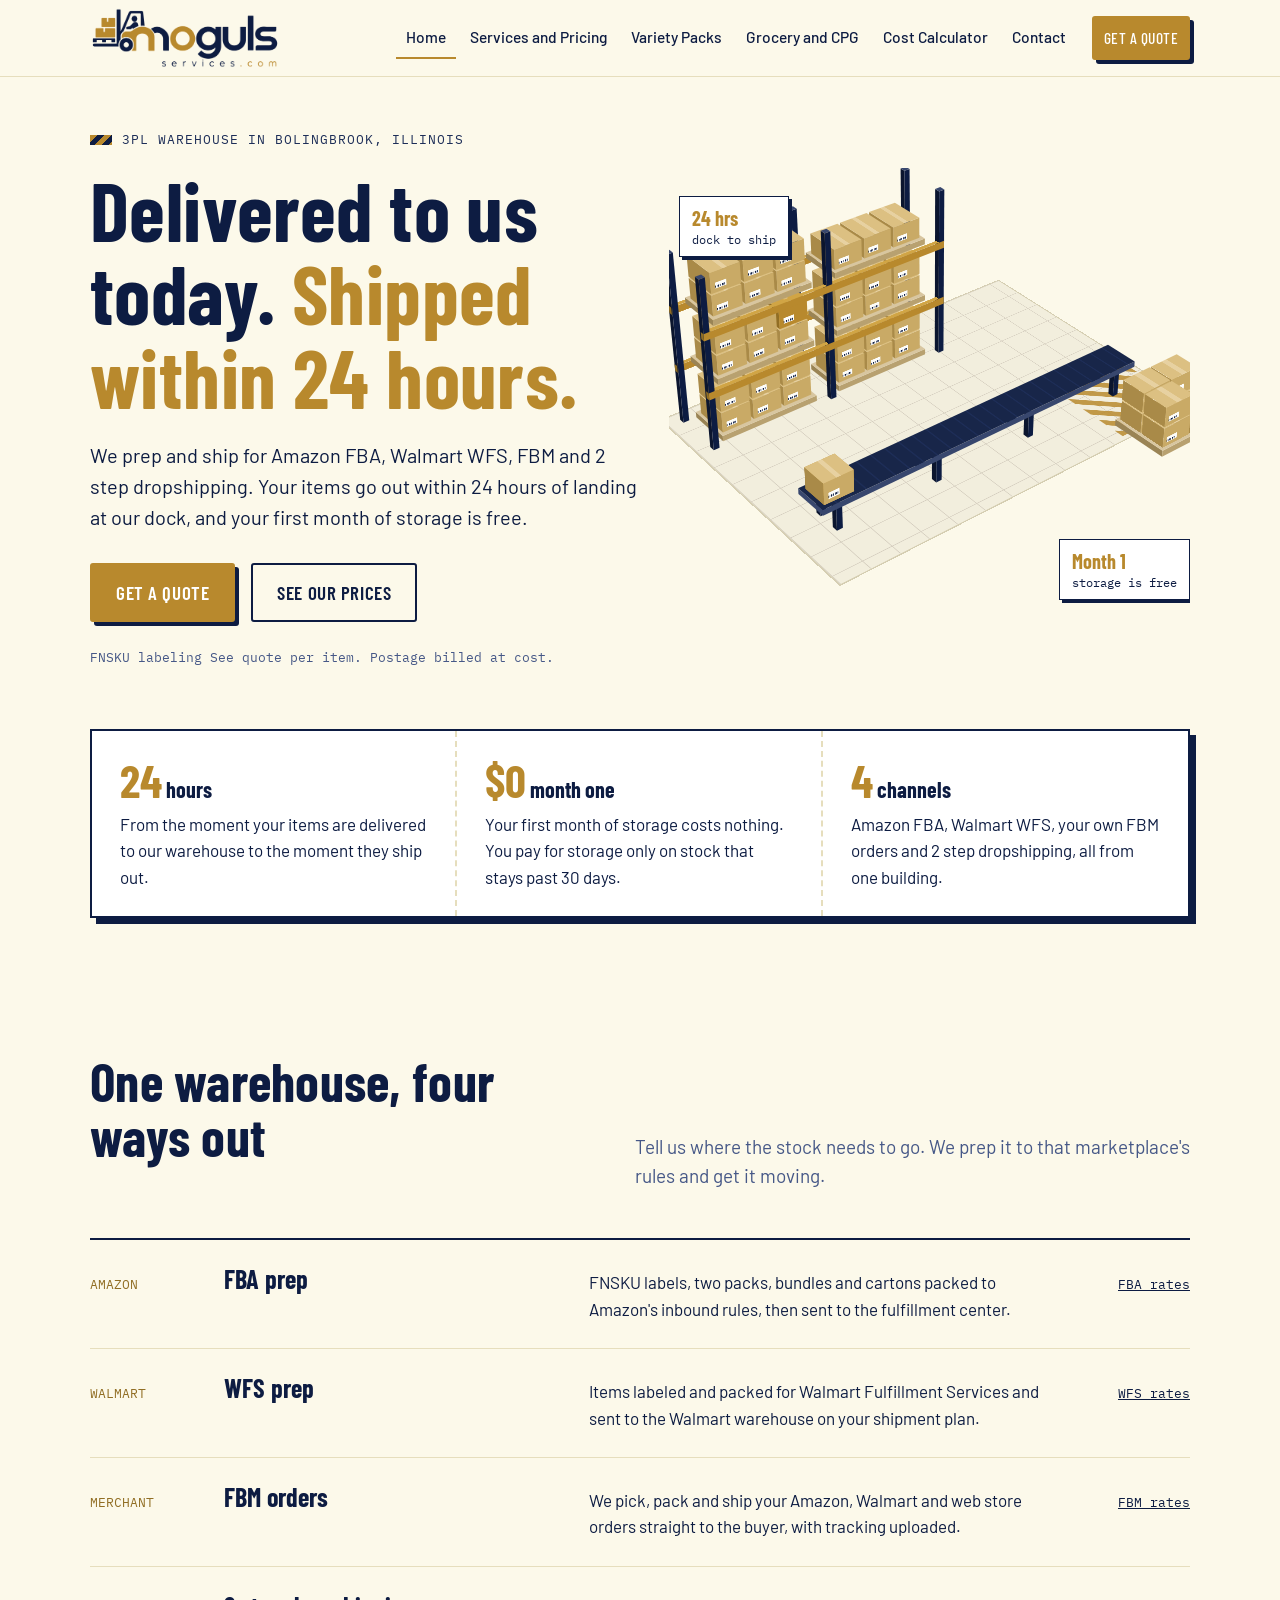
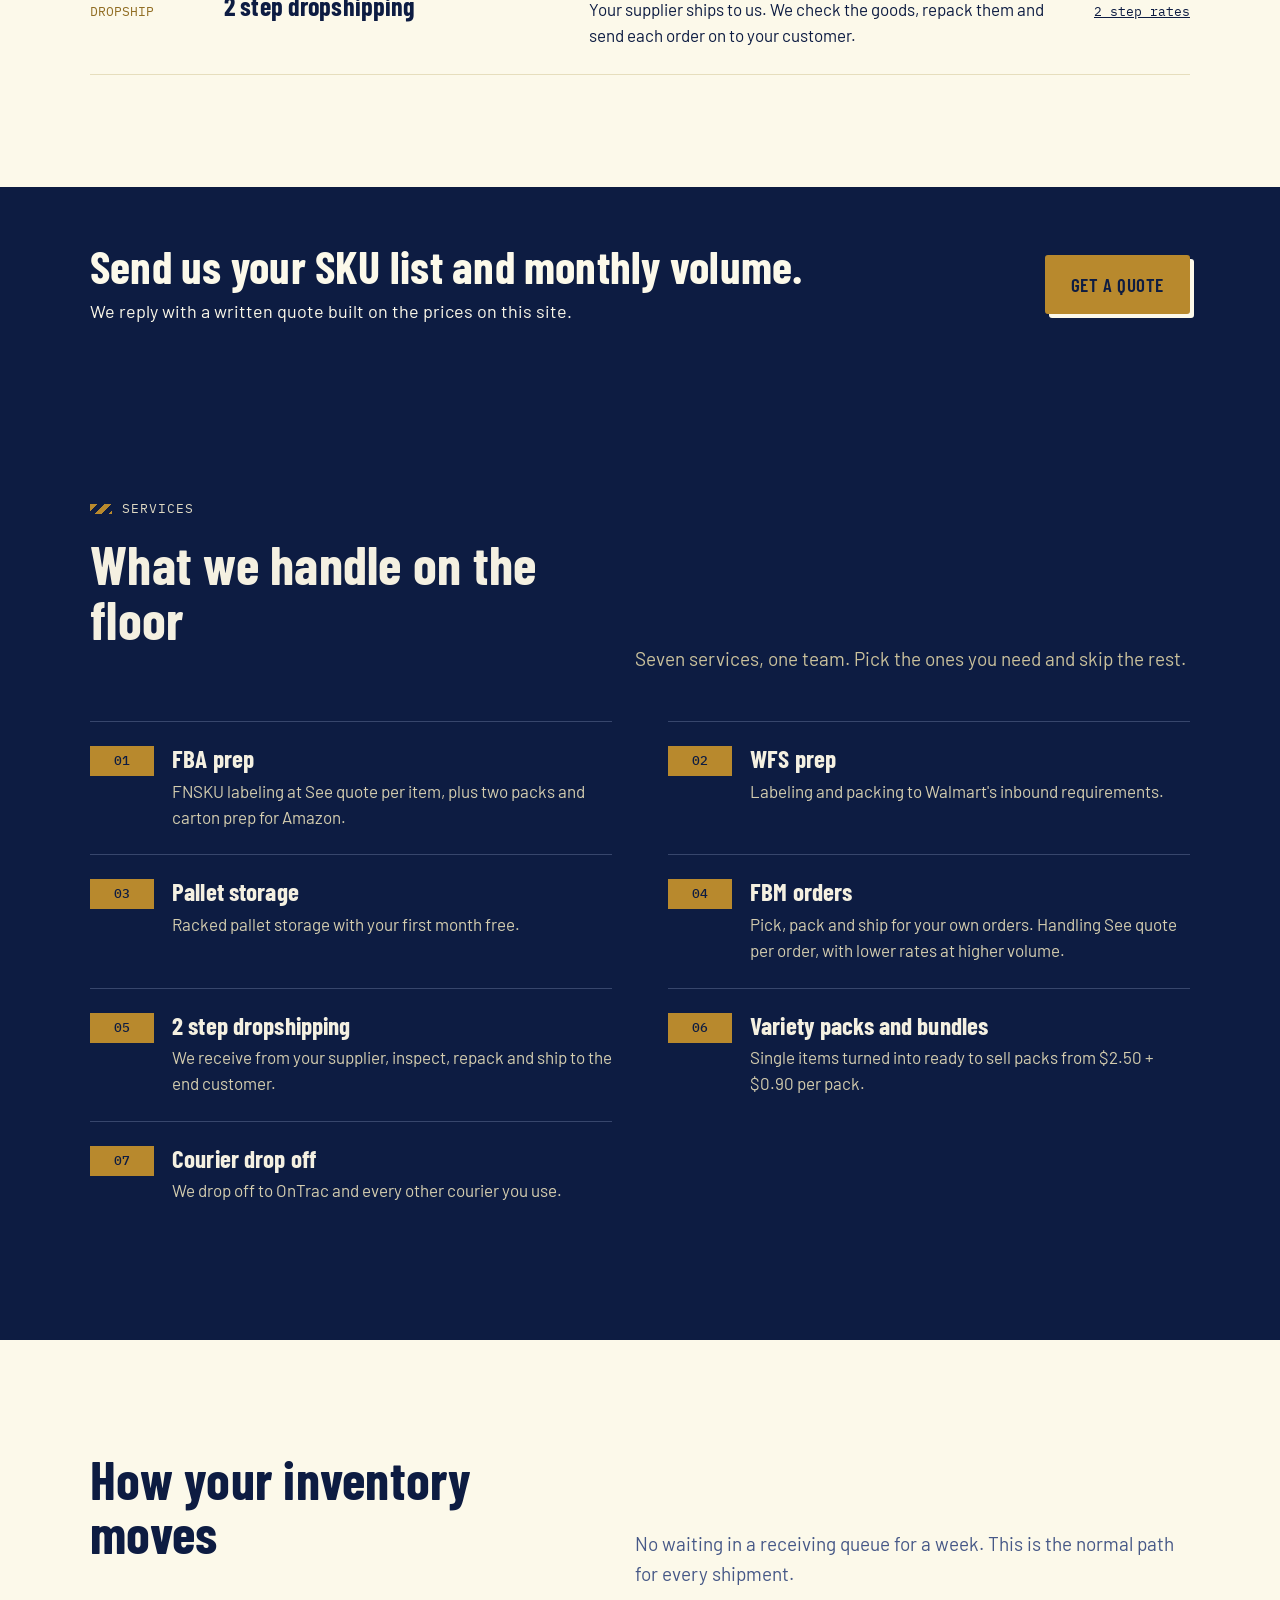
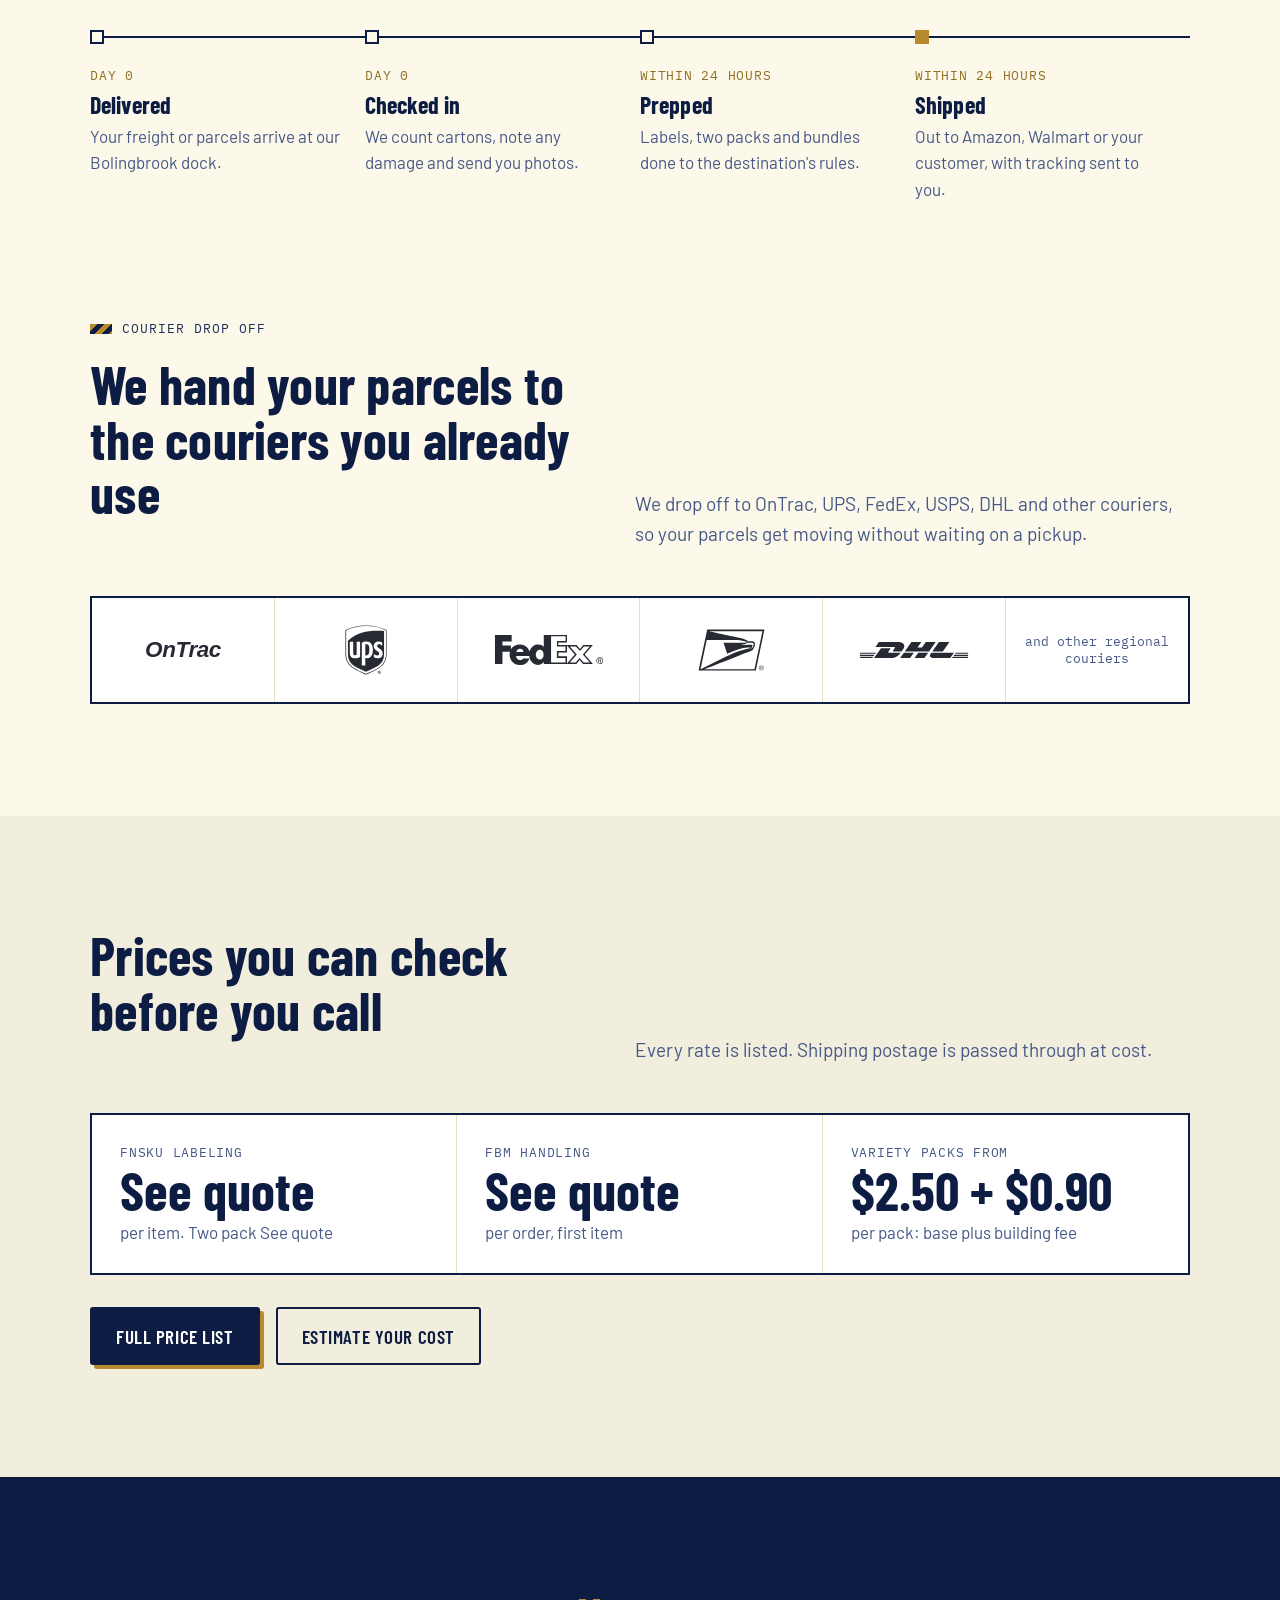
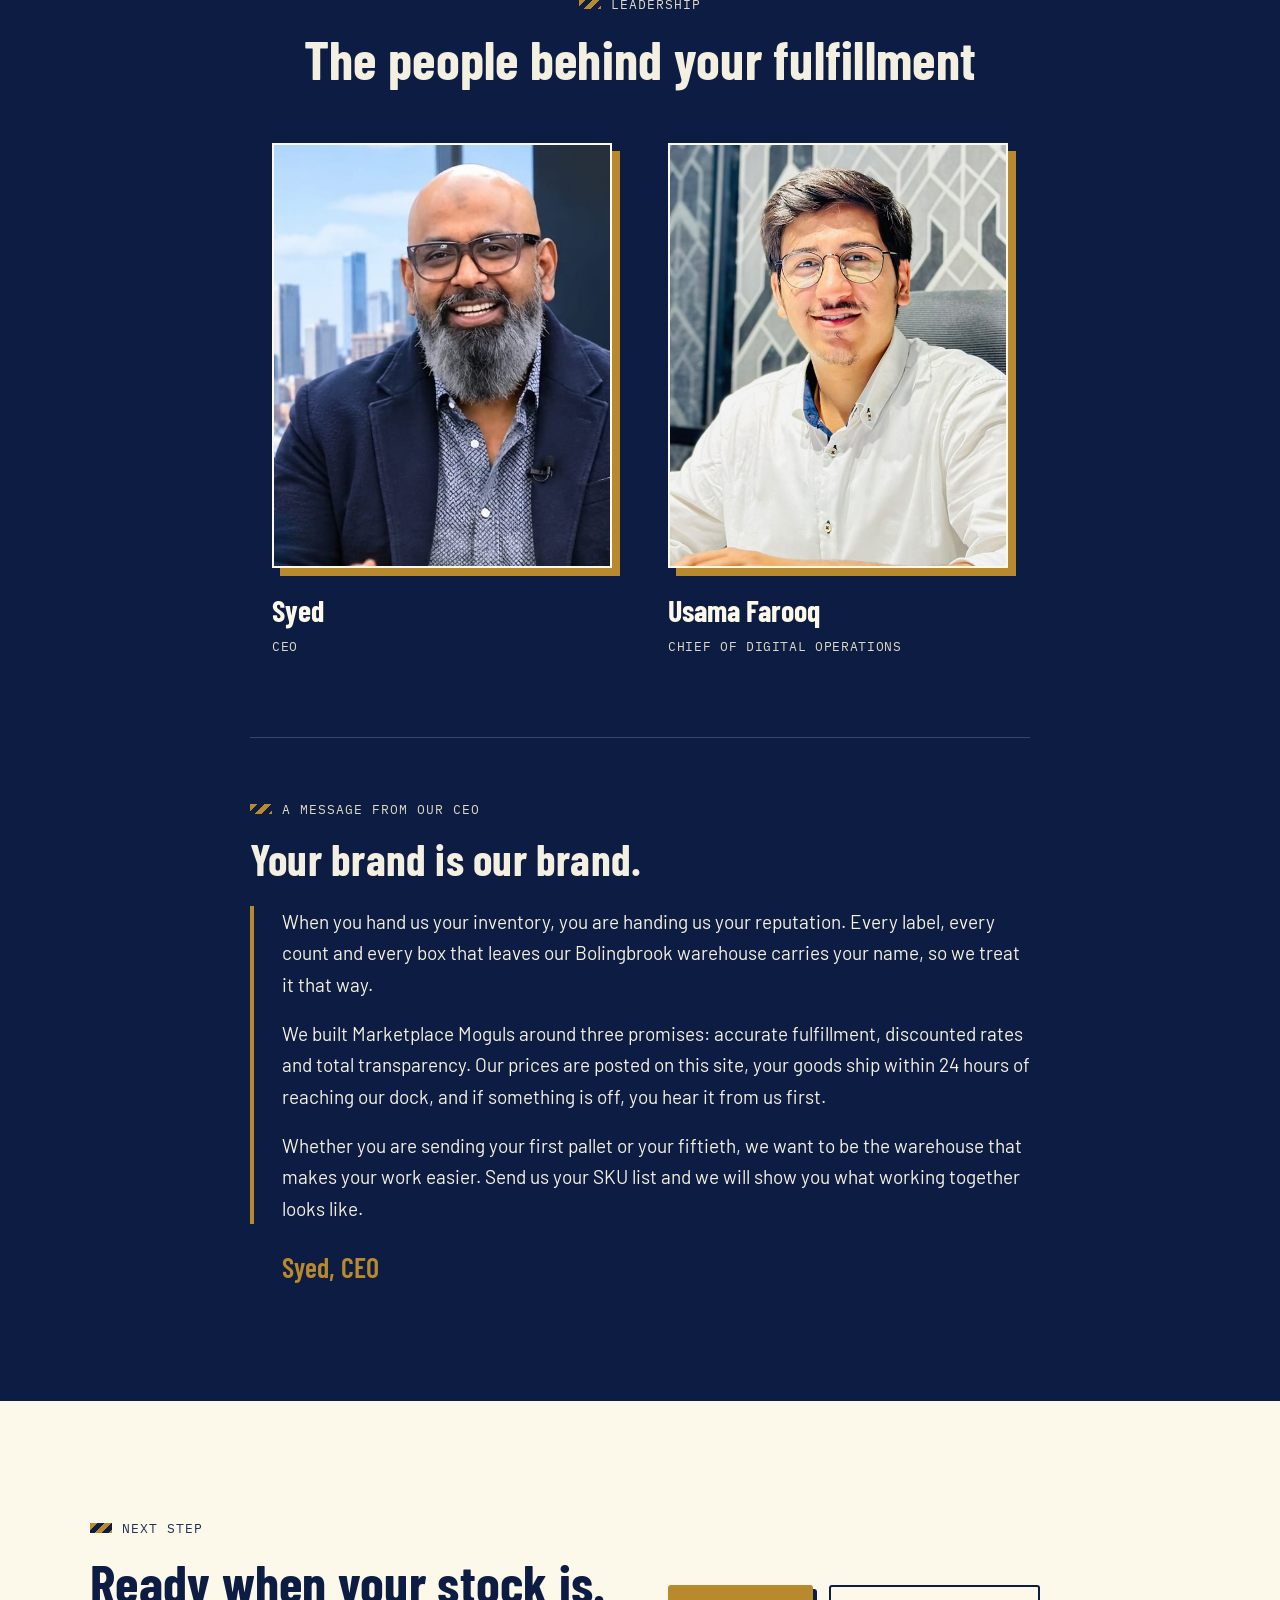
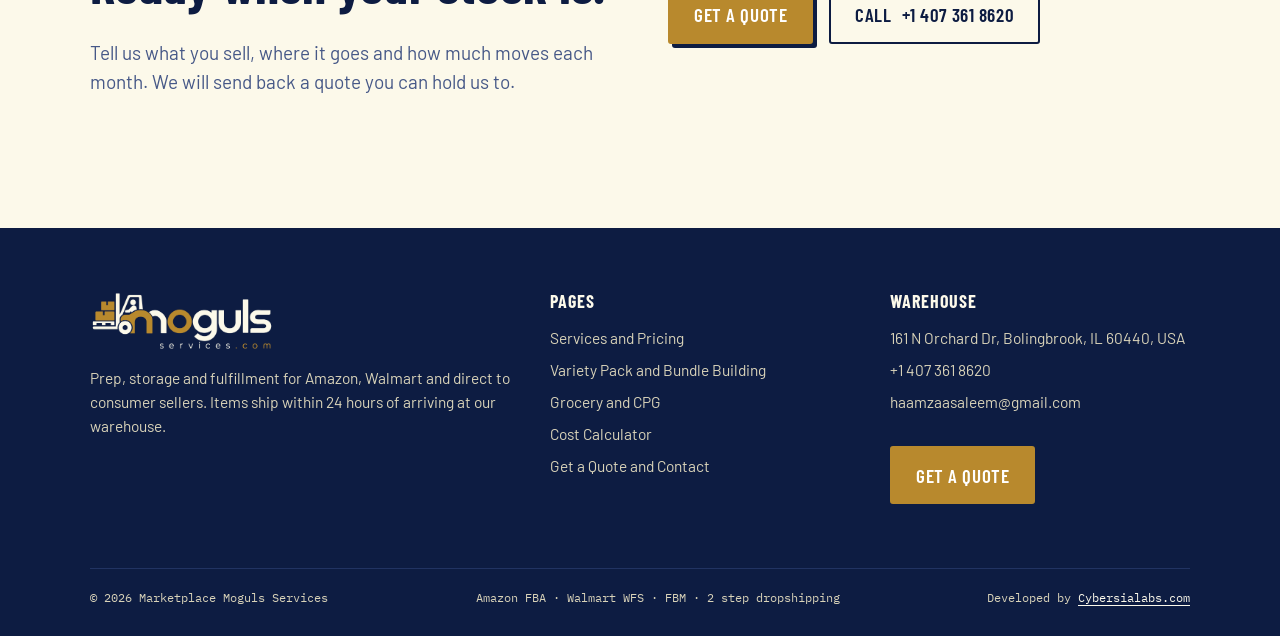
==== commit d0461bd6: "updated" ====
--- a/index.html
+++ b/index.html
@@ -165,13 +165,6 @@
   </div>
 </div>
 <a class="skip" href="#main">Skip to content</a>
-<div class="topbar">
-  <div class="wrap">
-    <span>Ships within <b>24 hours</b> of delivery to our dock</span>
-    <span class="hide-sm">First month of storage <b>free</b></span>
-    <span class="hide-sm">Bolingbrook, IL</span>
-  </div>
-</div>
 <header class="site-header">
   <div class="wrap">
     <a class="brand" href="index.html"><img src="assets/img/logo.png" alt="Marketplace Moguls Services" width="1000" height="315"></a>
@@ -453,6 +446,32 @@
     </div>
   </div>
 </footer>
+<div class="promo" id="promo" role="dialog" aria-modal="true" aria-labelledby="promo-title" hidden>
+  <div class="promo-card">
+    <button class="promo-x" type="button" data-promo-close aria-label="Close">&times;</button>
+    <img class="promo-logo" src="assets/img/logo.png" alt="Moguls Services" width="1000" height="315">
+    <h2 id="promo-title" class="sr-only">Quick facts</h2>
+    <ul class="promo-list">
+      <li>
+        <span class="ic"><svg viewBox="0 0 24 24" width="24" height="24" fill="none" stroke="currentColor" stroke-width="1.8" stroke-linecap="round" stroke-linejoin="round" aria-hidden="true"><circle cx="12" cy="12" r="9"/><path d="M12 7v5l3 2"/></svg></span>
+        <span>Ships within <b>24 hours</b> of delivery to our dock</span>
+      </li>
+      <li>
+        <span class="ic"><svg viewBox="0 0 24 24" width="24" height="24" fill="none" stroke="currentColor" stroke-width="1.8" stroke-linecap="round" stroke-linejoin="round" aria-hidden="true"><path d="M21 8l-9-5-9 5v8l9 5 9-5z"/><path d="M3 8l9 5 9-5M12 13v8"/></svg></span>
+        <span>First month of storage <b>free</b></span>
+      </li>
+      <li>
+        <span class="ic"><svg viewBox="0 0 24 24" width="24" height="24" fill="none" stroke="currentColor" stroke-width="1.8" stroke-linecap="round" stroke-linejoin="round" aria-hidden="true"><path d="M12 21s7-6.2 7-11a7 7 0 10-14 0c0 4.8 7 11 7 11z"/><circle cx="12" cy="10" r="2.5"/></svg></span>
+        <span>Bolingbrook, IL</span>
+      </li>
+    </ul>
+    <div class="btn-row">
+      <a class="btn orange" href="quote.html">Get a Quote</a>
+      <button class="btn ghost" type="button" data-promo-close>Close</button>
+    </div>
+  </div>
+</div>
+
 <script src="assets/js/site.js"></script>
 <script src="assets/js/three-d.js"></script>
 </body>
--- a/assets/css/style.css
+++ b/assets/css/style.css
@@ -110,16 +110,6 @@
 .btn-row { display: flex; flex-wrap: wrap; gap: 16px; align-items: center; }
 
 /* ---------- header ---------- */
-.topbar {
-  background: var(--ink);
-  color: #f1ecda;
-  font-family: var(--f-mono);
-  font-size: 12.5px;
-  letter-spacing: .04em;
-}
-.topbar .wrap { display: flex; gap: 28px; justify-content: space-between; padding-top: 8px; padding-bottom: 8px; }
-.topbar b { color: var(--orange); font-weight: 500; }
-.topbar a { text-decoration: none; }
 
 .site-header {
   position: sticky;
@@ -168,8 +158,7 @@
   .nav.open { display: flex; }
   .nav a { padding: 12px 0; border-bottom: 1px solid var(--line); }
   .header-cta { margin: 14px 0 0; }
-  .topbar .hide-sm { display: none; }
-}
+  }
 
 /* ---------- sections ---------- */
 section { padding: clamp(64px, 9vw, 112px) 0; }
@@ -771,3 +760,22 @@
   .ceo-quote blockquote { padding-left: 18px; }
   .ceo-quote .sign { margin-left: 22px; }
 }
+
+/* ---------- home page popup ---------- */
+.sr-only { position: absolute; width: 1px; height: 1px; overflow: hidden; clip: rect(0 0 0 0); white-space: nowrap; }
+html.promo-lock { overflow: hidden; }
+.promo { position: fixed; inset: 0; z-index: 300; display: grid; place-items: center; padding: 20px; background: rgba(8, 18, 48, .78); opacity: 0; transition: opacity .25s ease; overflow-y: auto; }
+.promo[hidden] { display: none; }
+.promo.open { opacity: 1; }
+.promo-card { position: relative; width: min(480px, 100%); background: var(--paper); color: var(--ink); border: 2px solid var(--ink); box-shadow: 10px 10px 0 var(--orange); padding: 36px 34px 32px; transform: translateY(18px) scale(.98); transition: transform .3s cubic-bezier(.2, .7, .2, 1); }
+.promo.open .promo-card { transform: none; }
+.promo-x { position: absolute; top: 8px; right: 10px; width: 40px; height: 40px; border: 0; background: none; font-size: 30px; line-height: 1; color: var(--ink); cursor: pointer; }
+.promo-x:hover { color: var(--orange-deep); }
+.promo-logo { display: block; height: 58px; width: auto; margin: 0 auto 24px; }
+.promo-list { list-style: none; margin: 0 0 28px; padding: 0; border-top: 2px solid var(--ink); }
+.promo-list li { display: flex; align-items: center; gap: 16px; padding: 16px 0; border-bottom: 1px solid var(--line); font-size: 18.5px; line-height: 1.35; }
+.promo-list .ic { flex: none; width: 46px; height: 46px; display: grid; place-items: center; background: var(--ink); color: var(--orange); border-radius: 50%; }
+.promo-list b { color: var(--orange-deep); font-weight: 700; }
+.promo .btn-row { gap: 14px; }
+@media (max-width: 480px) { .promo-card { padding: 30px 22px 26px; box-shadow: 6px 6px 0 var(--orange); } .promo-list li { font-size: 17px; } }
+@media (prefers-reduced-motion: reduce) { .promo, .promo-card { transition: none; } }
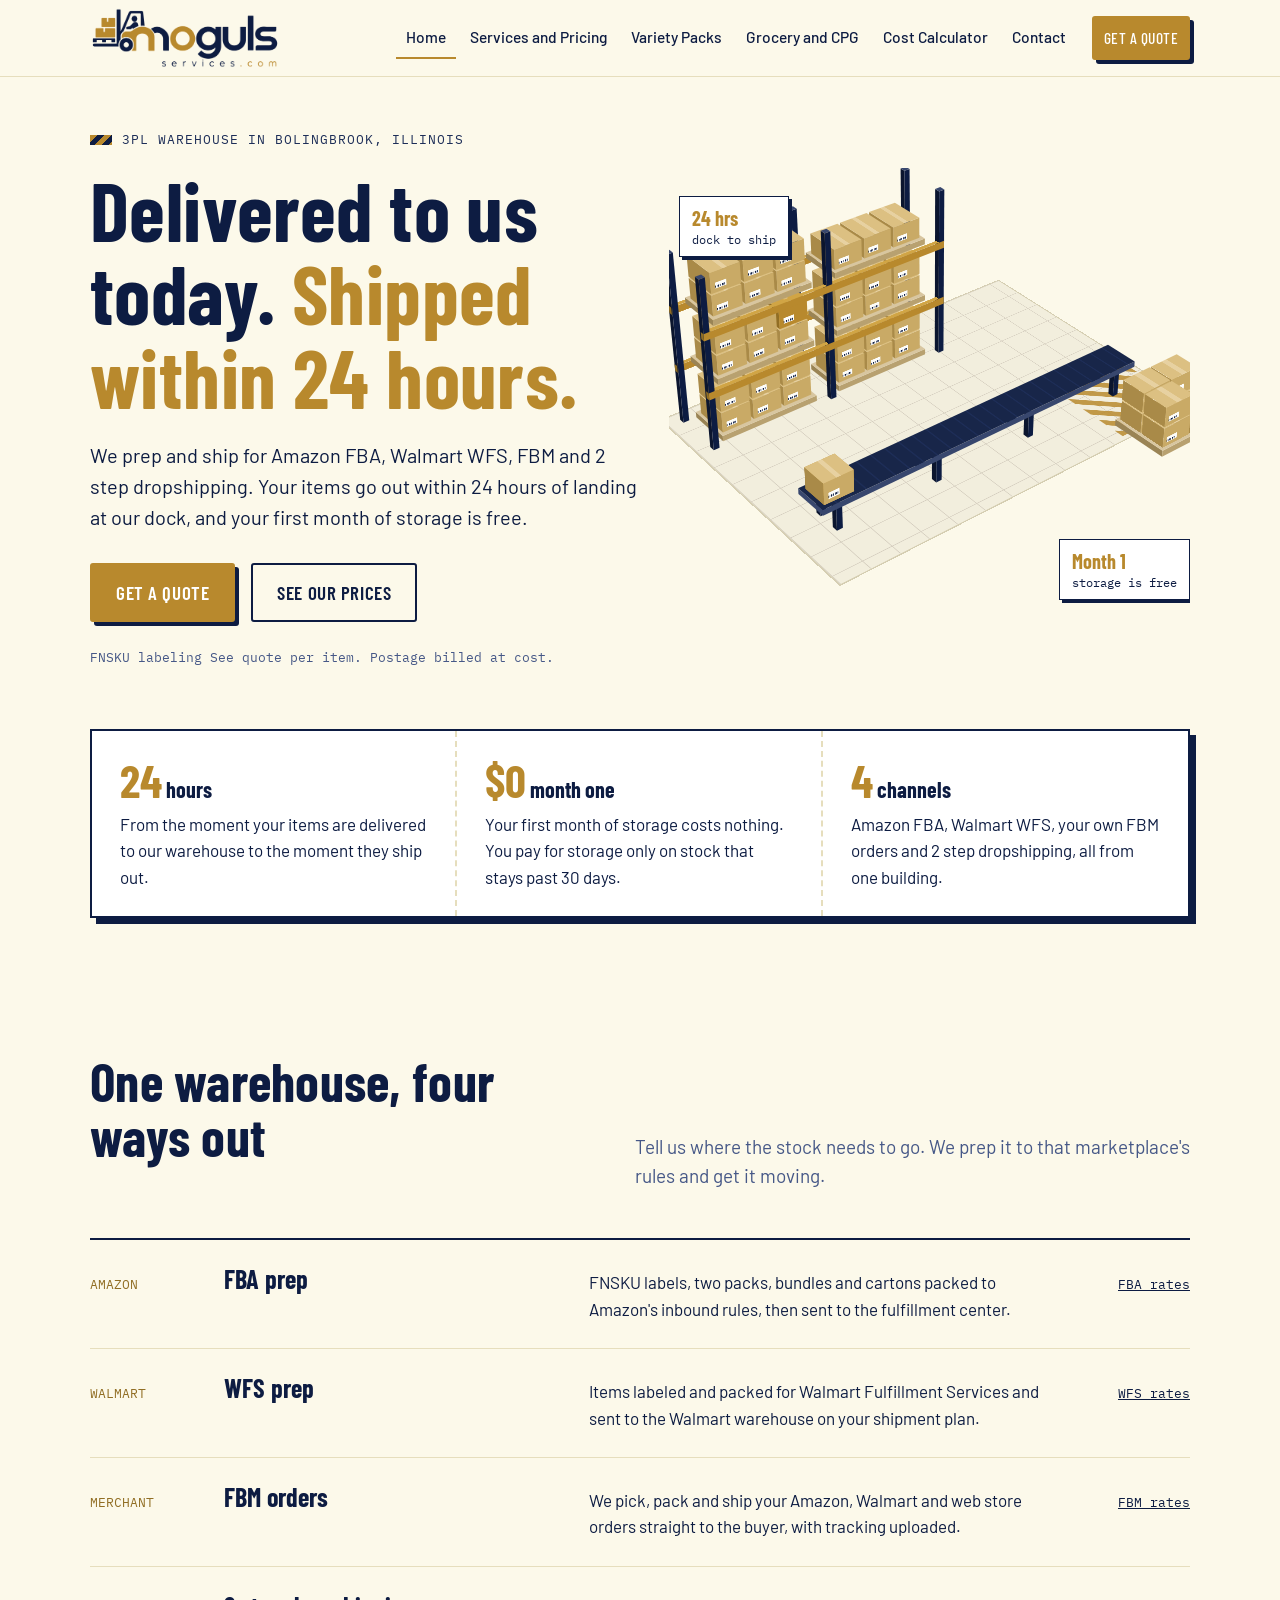
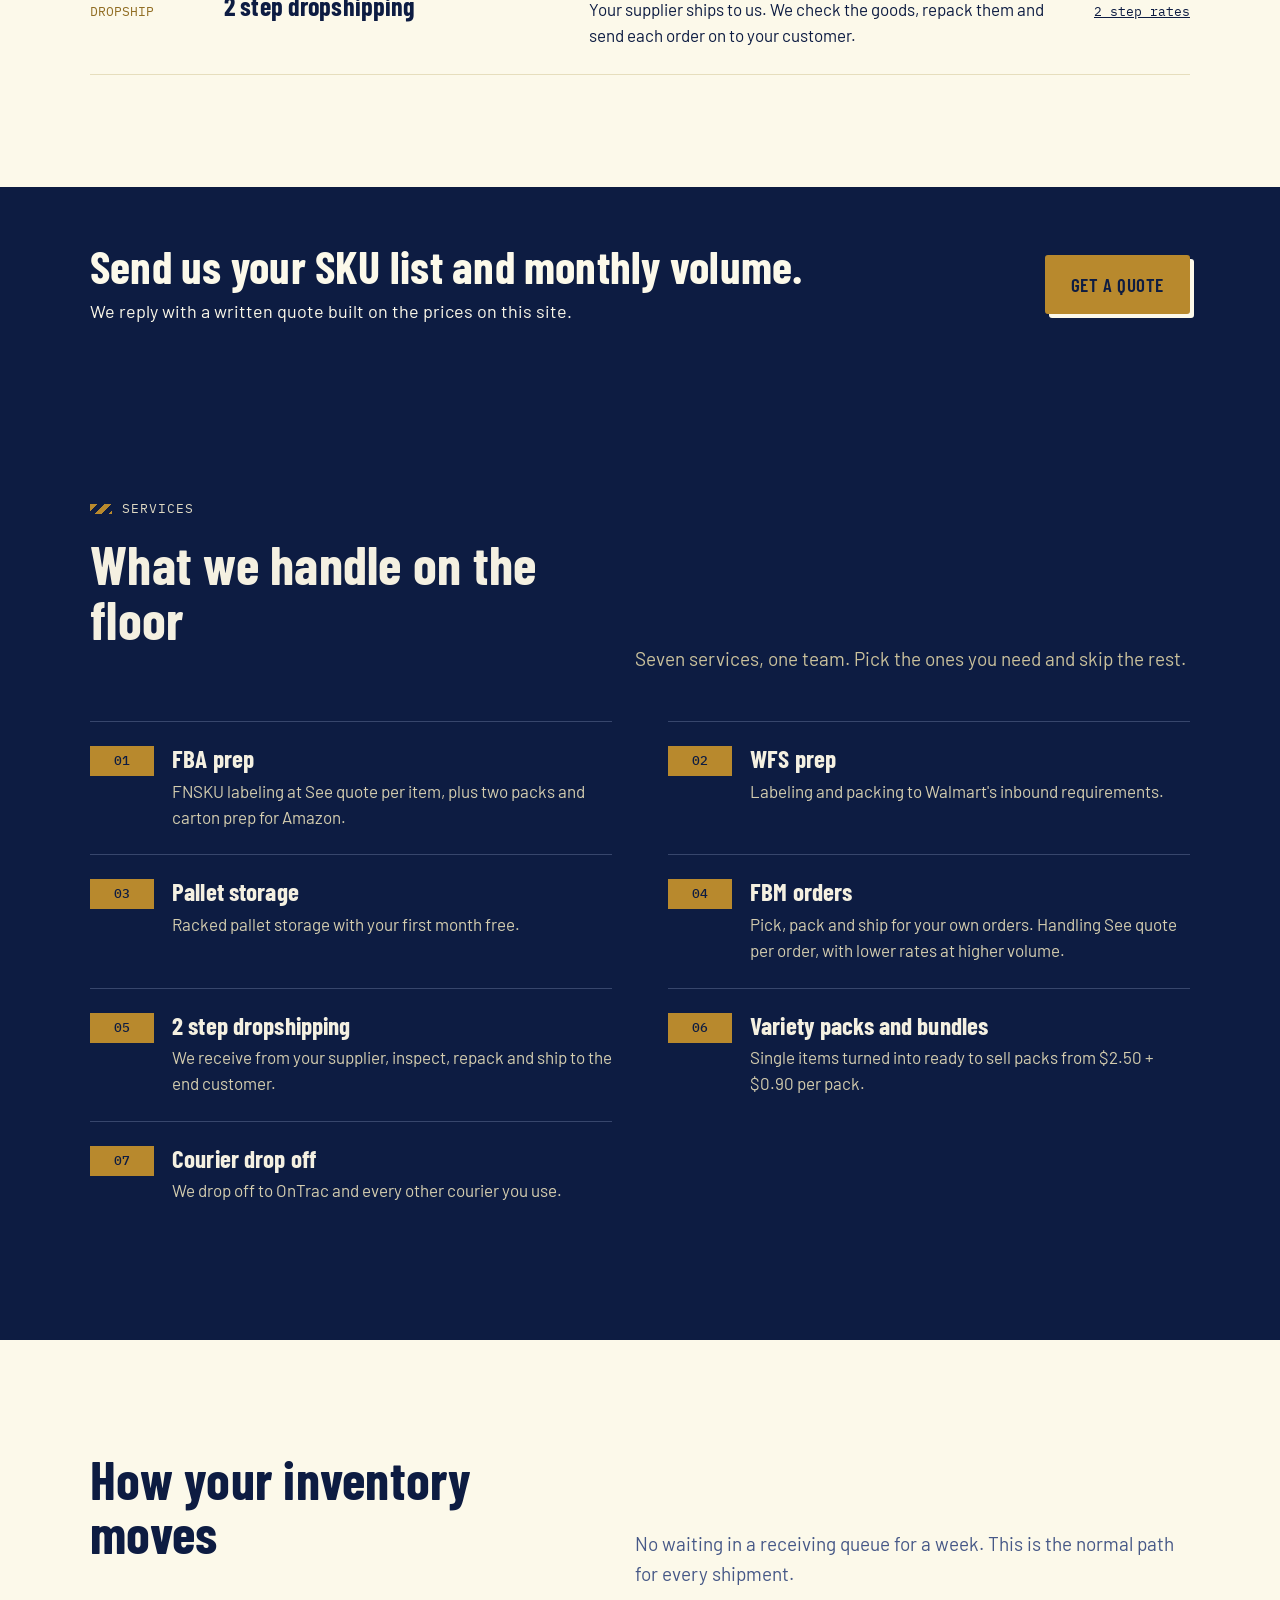
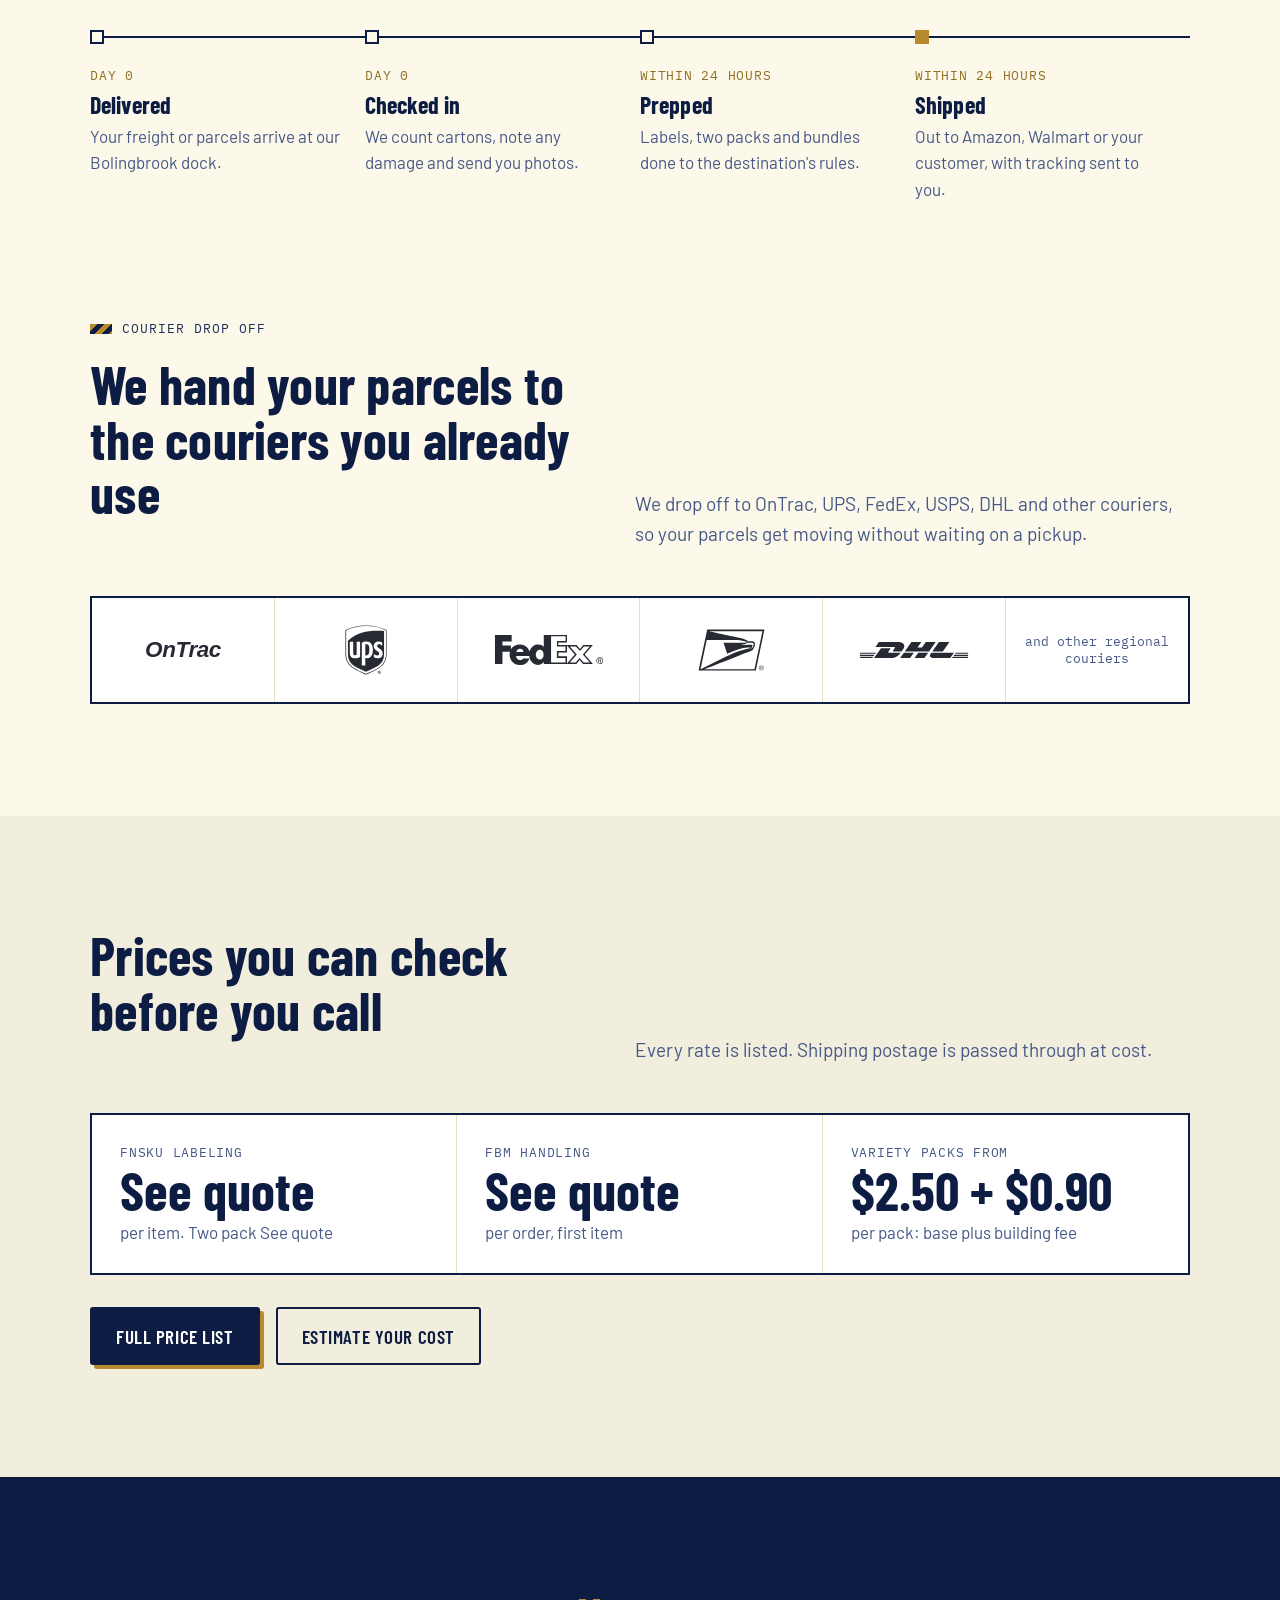
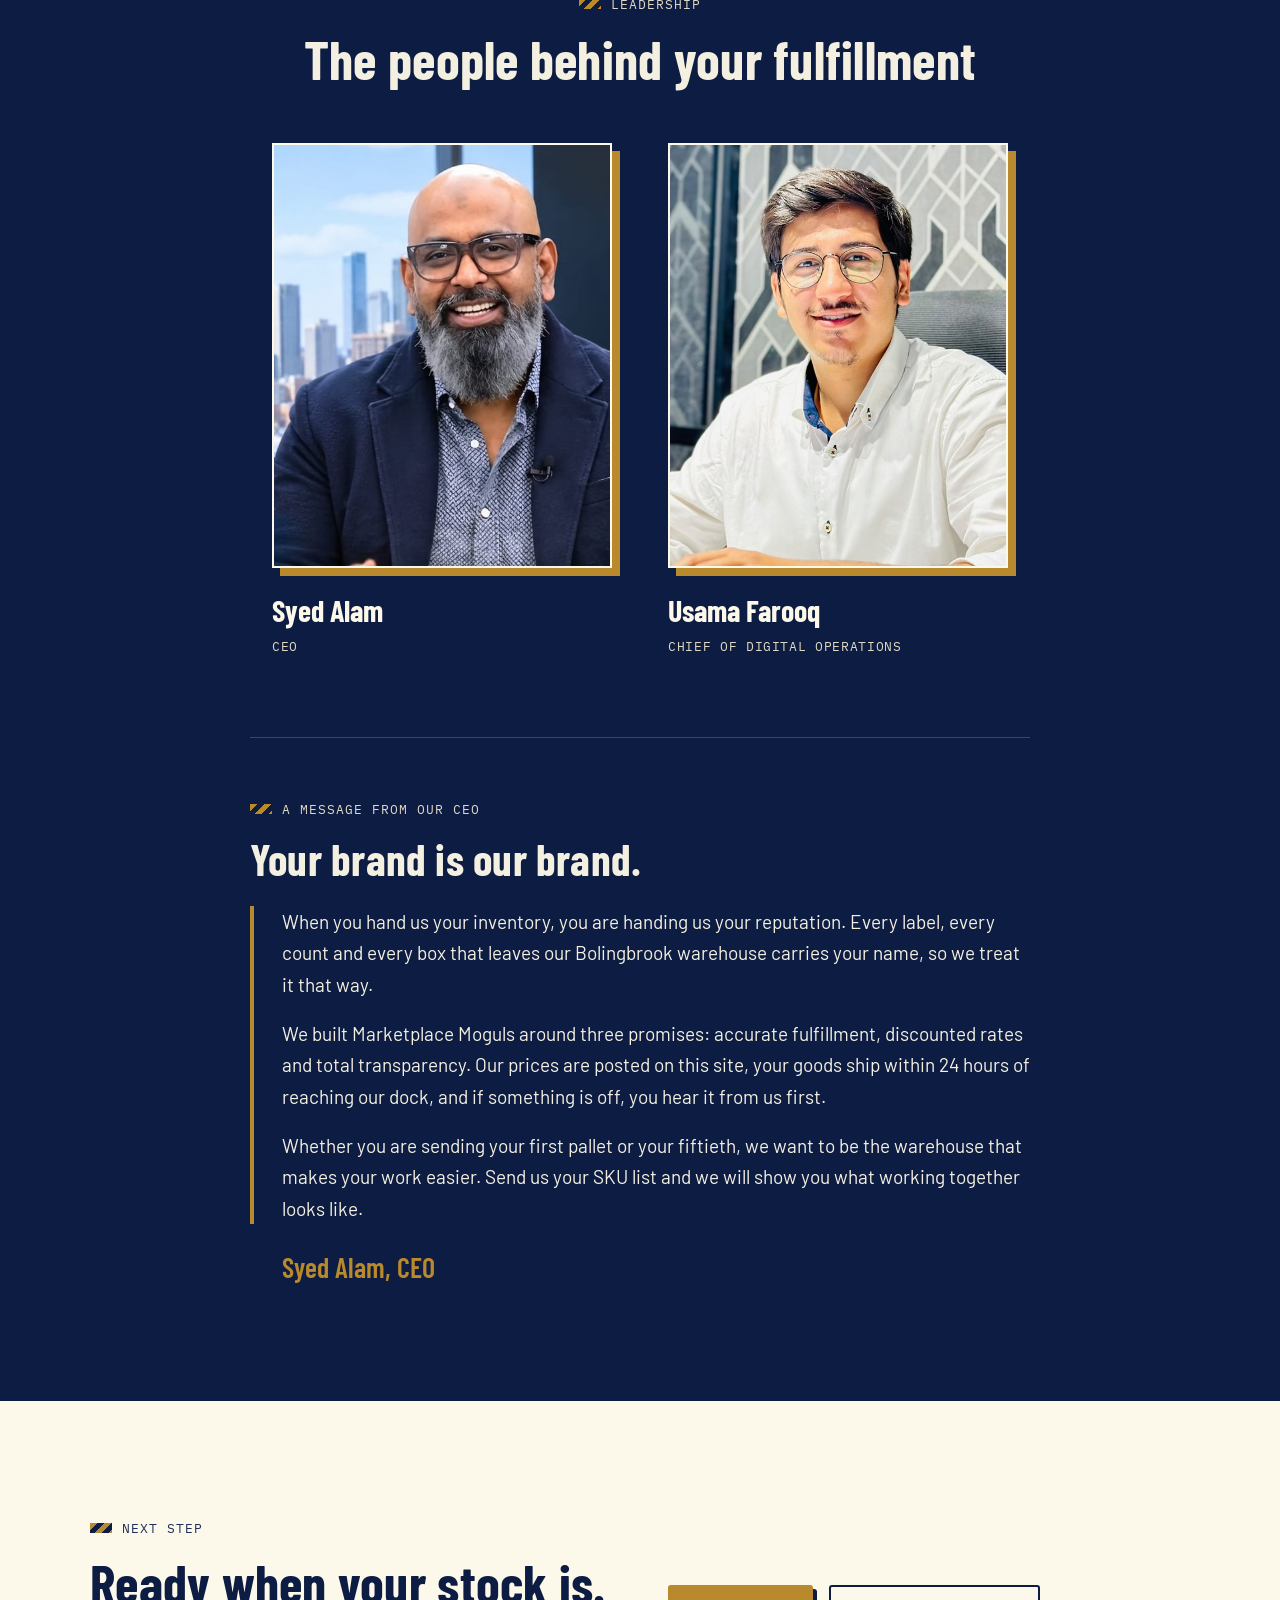
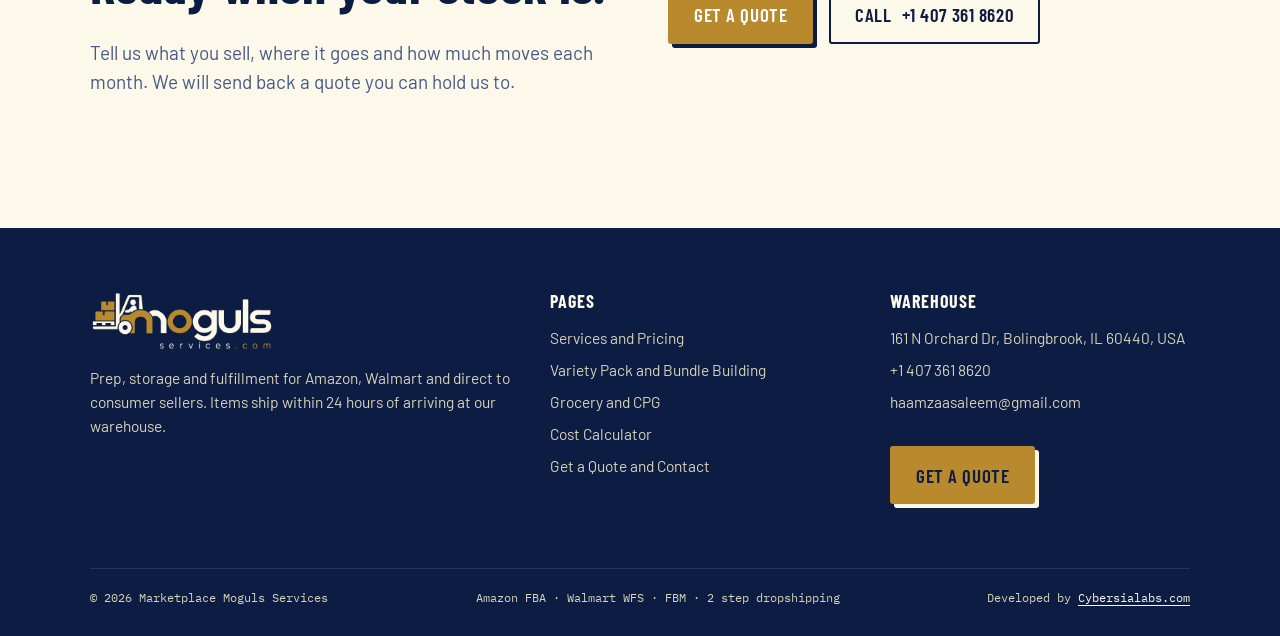
==== commit 41806da6: "Rename CEO to Syed Alam and fix invisible footer Get a Quote text The footer link hover color (gold)" ====
--- a/index.html
+++ b/index.html
@@ -376,8 +376,8 @@
     </div>
     <div class="leader-grid">
       <figure class="leader reveal">
-        <img src="assets/img/ceo-syed.jpg" alt="Syed, CEO of Marketplace Moguls Services" width="503" height="629" loading="lazy">
-        <figcaption><b>Syed</b><span>CEO</span></figcaption>
+        <img src="assets/img/ceo-syed.jpg" alt="Syed Alam, CEO of Marketplace Moguls Services" width="503" height="629" loading="lazy">
+        <figcaption><b>Syed Alam</b><span>CEO</span></figcaption>
       </figure>
       <figure class="leader reveal">
         <img src="assets/img/cdo-usama.jpg" alt="Usama Farooq, Chief of Digital Operations" width="600" height="750" loading="lazy">
@@ -392,7 +392,7 @@
         <p>We built Marketplace Moguls around three promises: accurate fulfillment, discounted rates and total transparency. Our prices are posted on this site, your goods ship within 24 hours of reaching our dock, and if something is off, you hear it from us first.</p>
         <p>Whether you are sending your first pallet or your fiftieth, we want to be the warehouse that makes your work easier. Send us your SKU list and we will show you what working together looks like.</p>
       </blockquote>
-      <div class="sign">Syed, CEO</div>
+      <div class="sign">Syed Alam, CEO</div>
     </div>
   </div>
 </section>
--- a/assets/css/style.css
+++ b/assets/css/style.css
@@ -563,6 +563,13 @@
 .site-footer a { text-decoration: none; }
 .site-footer a:hover { color: var(--orange); }
 .site-footer .base a { color: var(--paper); text-decoration: underline; text-underline-offset: 3px; }
+/* Buttons in the footer keep their own colors. Without this, the footer link
+   hover color (gold) sticks after a tap on phones and the text vanishes into
+   the gold button. Navy text on gold also reads better than white. */
+.site-footer .btn.orange,
+.site-footer .btn.orange:hover,
+.site-footer .btn.orange:focus,
+.site-footer .btn.orange:active { color: var(--ink); background: var(--orange); border-color: var(--orange); box-shadow: 4px 4px 0 var(--paper); }
 .site-footer .base { margin-top: 48px; padding-top: 20px; border-top: 1px solid #213362; display: flex; justify-content: space-between; flex-wrap: wrap; gap: 12px; font-family: var(--f-mono); font-size: 12px; }
 @media (max-width: 760px) { .site-footer .cols { grid-template-columns: 1fr; } }
 
@@ -779,3 +786,30 @@
 .promo .btn-row { gap: 14px; }
 @media (max-width: 480px) { .promo-card { padding: 30px 22px 26px; box-shadow: 6px 6px 0 var(--orange); } .promo-list li { font-size: 17px; } }
 @media (prefers-reduced-motion: reduce) { .promo, .promo-card { transition: none; } }
+
+/* variety pack hero: animated packing line */
+.pack-line { width: 100%; max-width: 640px; justify-self: center; }
+.pack-line svg { display: block; width: 100%; height: auto; }
+.pack-line .pk-pill rect { fill: #fcf9ea; stroke: #0d1c42; stroke-width: 1.5; animation: 12s linear infinite; }
+.pack-line text { font-family: var(--f-mono); font-size: 13px; fill: #0d1c42; text-anchor: middle; }
+.pk-run { animation: pk-run 12s ease-in-out infinite; }
+.pk-open { animation: pk-open 12s linear infinite; }
+.pk-lid, .pk-tape, .pk-label { opacity: 0; animation: 12s linear infinite; }
+.pk-lid { animation-name: pk-lid; } .pk-tape { animation-name: pk-tape; } .pk-label { animation-name: pk-label; }
+.pk-i { animation-duration: 12s; animation-timing-function: ease-in-out; animation-iteration-count: infinite; }
+.pk-w { animation: pk-bob 2.4s ease-in-out infinite alternate; }
+@media (prefers-reduced-motion: reduce) { .pack-line *, .pack-line rect { animation: none !important; } .pk-lid { opacity: 1; } }
+@keyframes pk-i1{0%,14%{transform:translate(0,0);opacity:1}16.5%{transform:translate(84px,-48px)}19%,37%{transform:translate(168px,-2px);opacity:1}38%{transform:translate(168px,-2px);opacity:0}97%{transform:translate(0,0);opacity:0}100%{transform:translate(0,0);opacity:1}}
+@keyframes pk-i2{0%,20%{transform:translate(0,0);opacity:1}22.5%{transform:translate(80px,-48px)}25%,37%{transform:translate(160px,-2px);opacity:1}38%{transform:translate(160px,-2px);opacity:0}97%{transform:translate(0,0);opacity:0}100%{transform:translate(0,0);opacity:1}}
+@keyframes pk-i3{0%,26%{transform:translate(0,0);opacity:1}28.5%{transform:translate(76px,-48px)}31%,37%{transform:translate(152px,-2px);opacity:1}38%{transform:translate(152px,-2px);opacity:0}97%{transform:translate(0,0);opacity:0}100%{transform:translate(0,0);opacity:1}}
+@keyframes pk-i4{0%,32%{transform:translate(0,0);opacity:1}34.5%{transform:translate(72px,-48px)}37%,37%{transform:translate(144px,-2px);opacity:1}38%{transform:translate(144px,-2px);opacity:0}97%{transform:translate(0,0);opacity:0}100%{transform:translate(0,0);opacity:1}}
+@keyframes pk-p1{0%{fill:#b8892d}0%,13.9%{fill:#b8892d}14%,100%{fill:#fcf9ea}}
+@keyframes pk-p2{0%,13.9%{fill:#fcf9ea}14%,39.9%{fill:#b8892d}40%,100%{fill:#fcf9ea}}
+@keyframes pk-p3{0%,39.9%{fill:#fcf9ea}40%,65.9%{fill:#b8892d}66%,100%{fill:#fcf9ea}}
+@keyframes pk-p4{0%,65.9%{fill:#fcf9ea}66%,89.9%{fill:#b8892d}90%,100%{fill:#fcf9ea}}
+@keyframes pk-run{0%{transform:translateX(0);opacity:0}6%{transform:translateX(0);opacity:1}40%{transform:translateX(0)}48%{transform:translateX(160px)}64%{transform:translateX(160px)}72%{transform:translateX(320px)}77%{transform:translateX(320px);opacity:1}84%{transform:translateX(340px);opacity:1}88%{transform:translateX(340px);opacity:0}100%{transform:translateX(0);opacity:0}}
+@keyframes pk-open{0%,37%{opacity:1}38%,99%{opacity:0}100%{opacity:1}}
+@keyframes pk-lid{0%,37%{opacity:0}38%,99%{opacity:1}100%{opacity:0}}
+@keyframes pk-tape{0%,50%{opacity:0}51%,99%{opacity:1}100%{opacity:0}}
+@keyframes pk-label{0%,56%{opacity:0}57%,99%{opacity:1}100%{opacity:0}}
+@keyframes pk-bob{to{transform:translateY(-3px)}}
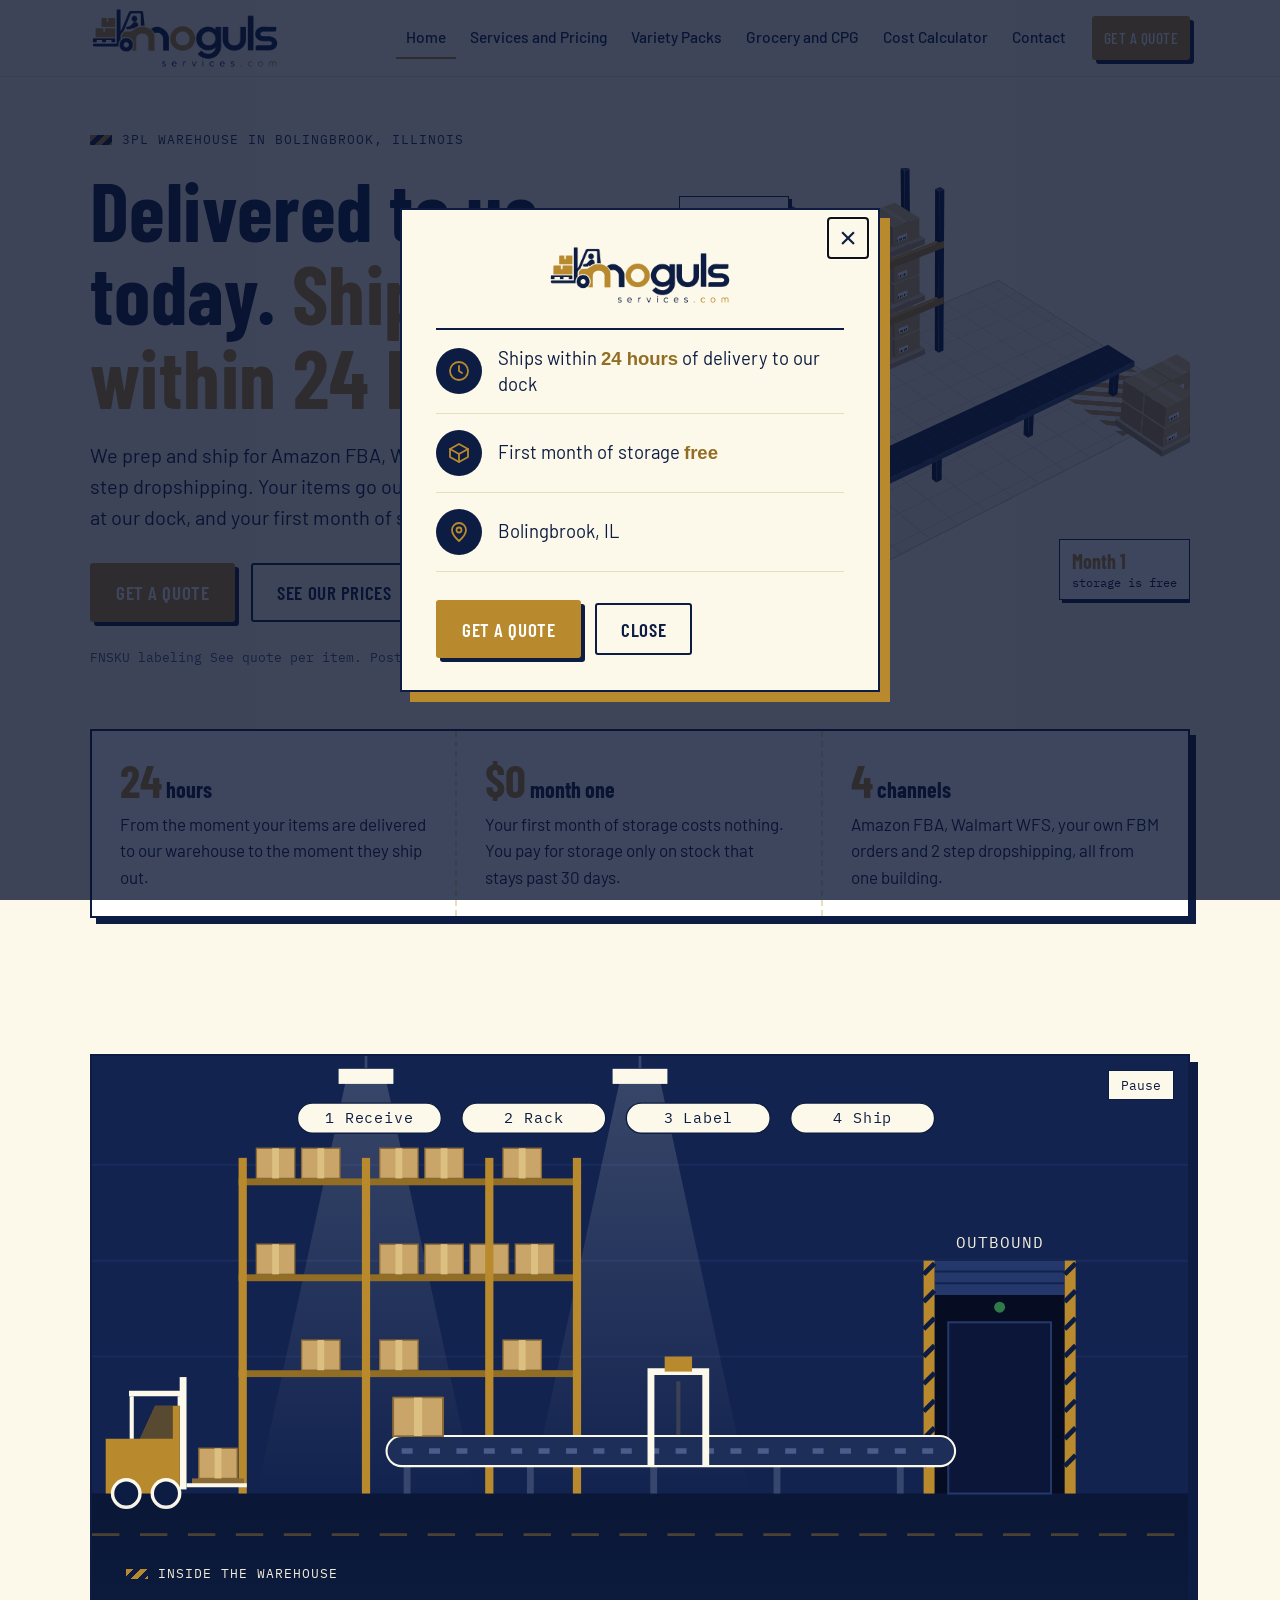
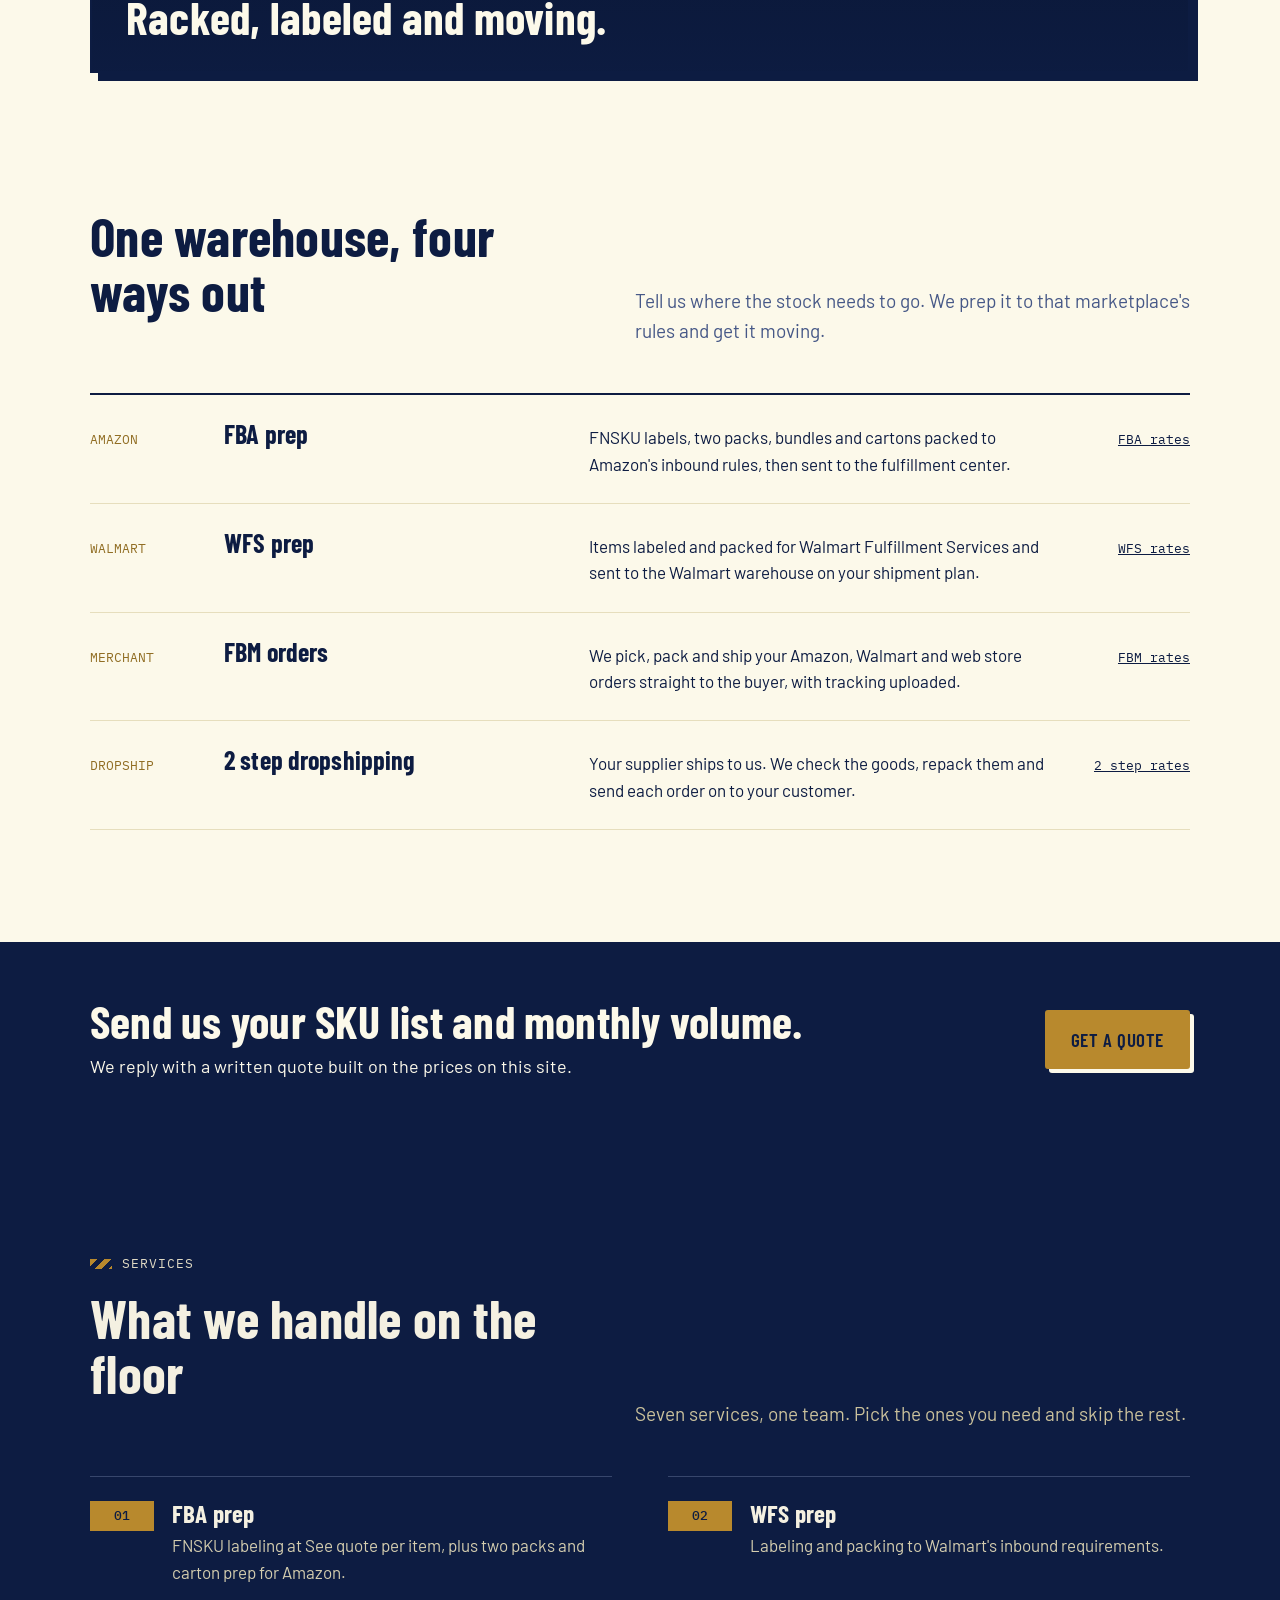
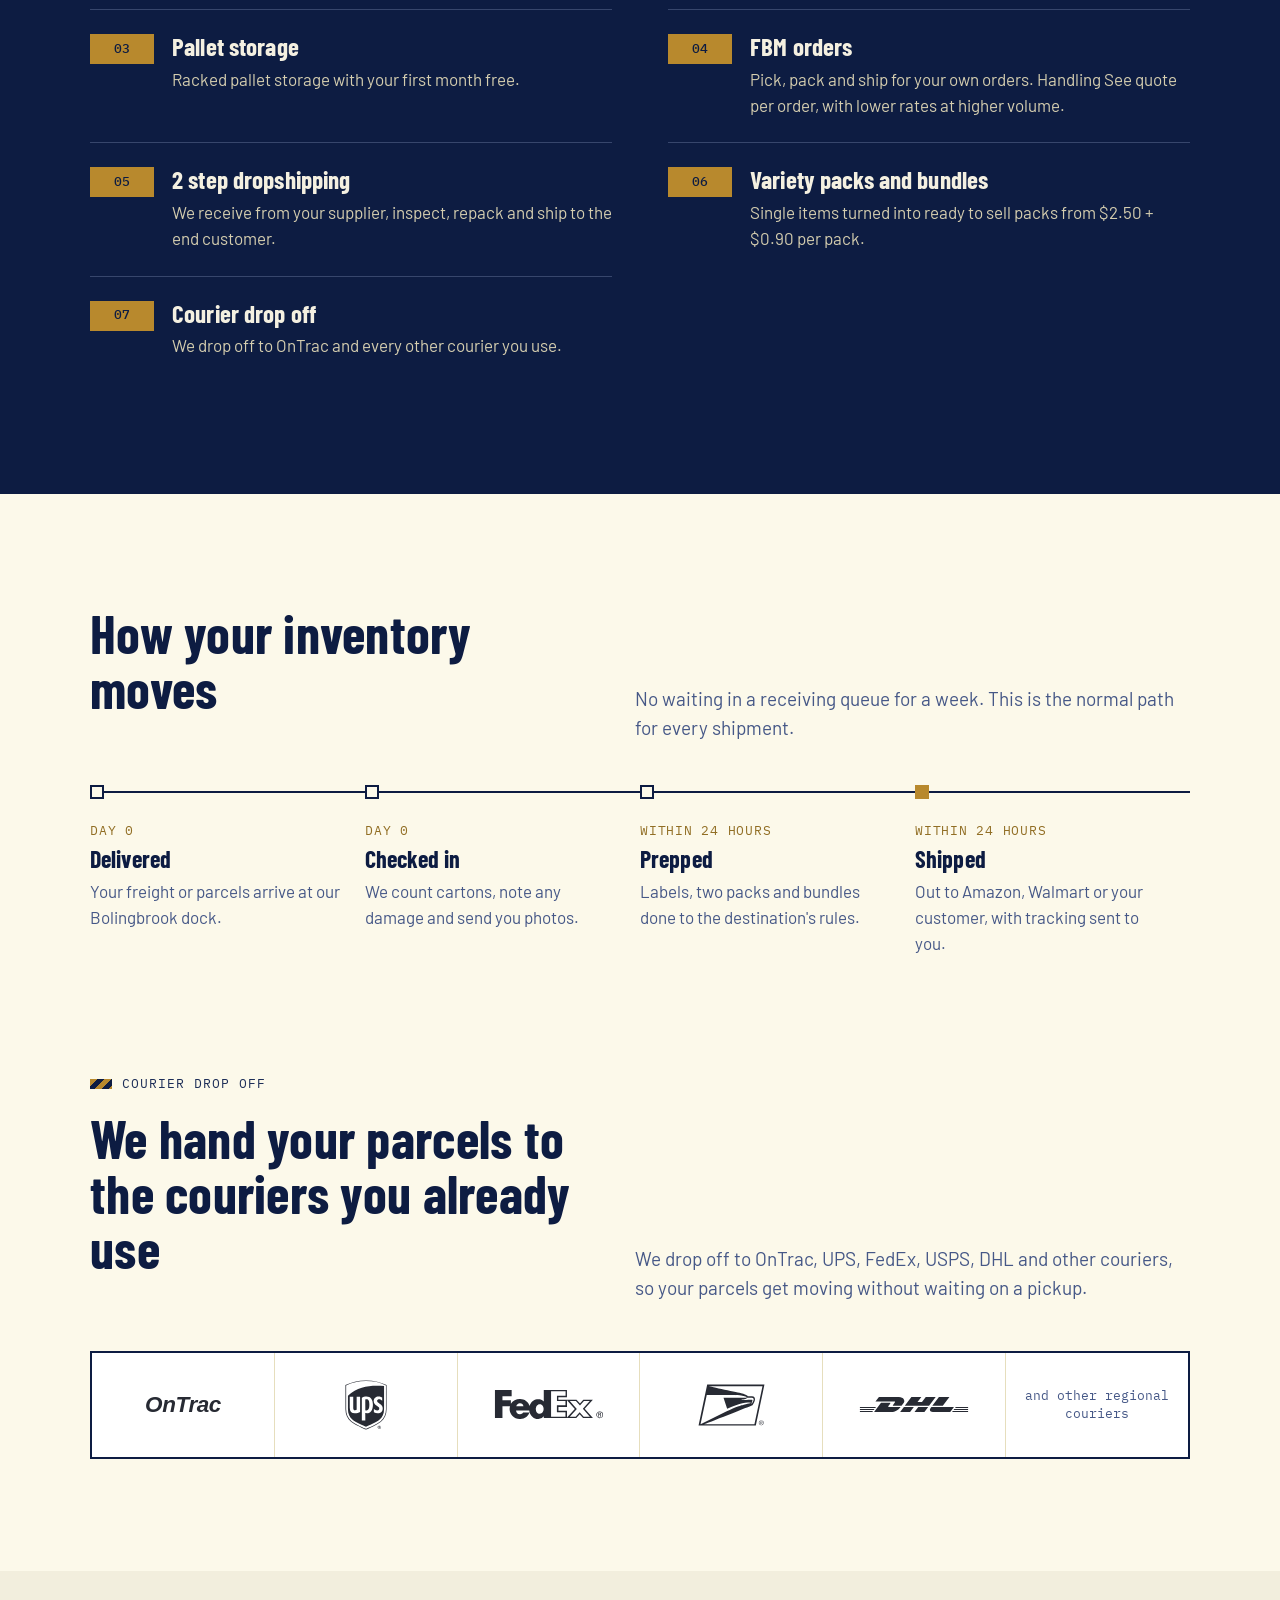
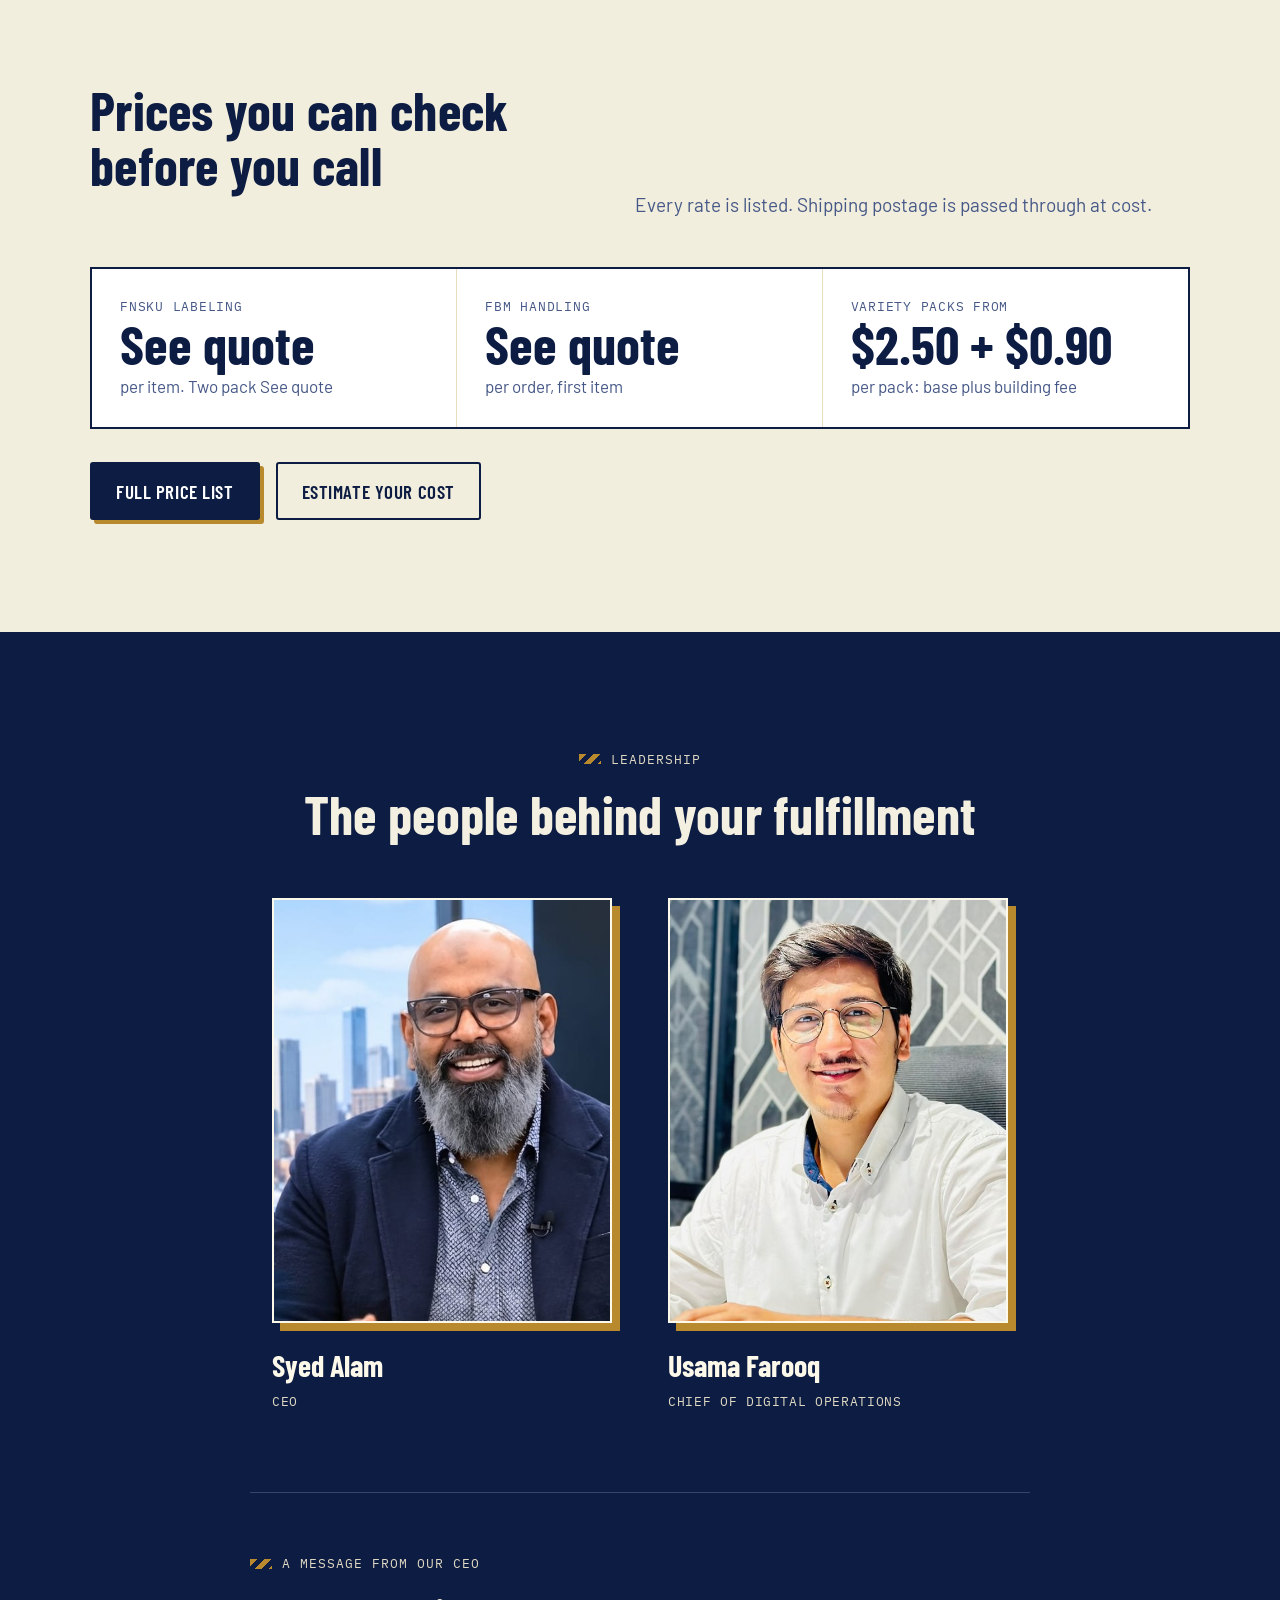
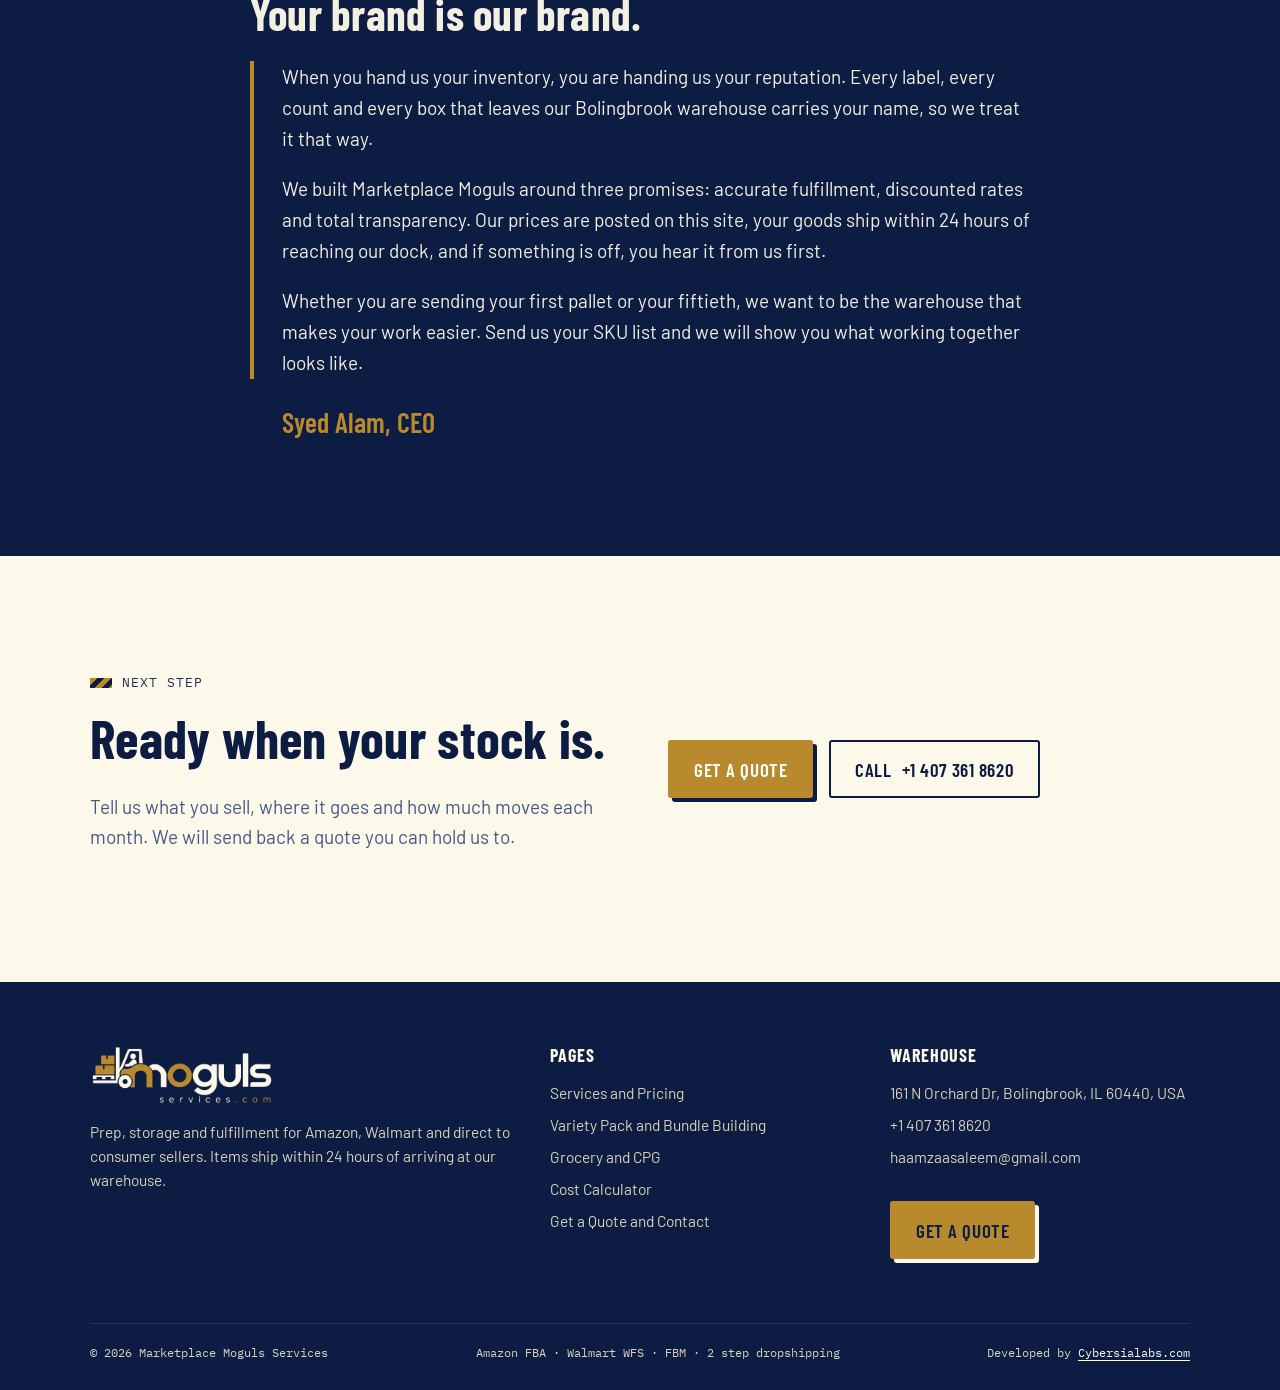
==== commit d20382f3: "Replace home page warehouse video with an animated scene The Inside the warehouse section is now an " ====
--- a/index.html
+++ b/index.html
@@ -220,14 +220,92 @@
   </div>
 </section>
 
-<!-- Warehouse video. If assets/video/warehouse.mp4 is missing, this section stays hidden. -->
-<section class="video-band" data-video>
+<!-- Animated warehouse line (SVG + CSS, no video file). -->
+<section class="video-band" data-anim>
   <div class="wrap">
     <div class="video-frame">
-      <video muted loop playsinline preload="metadata" poster="assets/video/warehouse-poster.jpg" aria-label="Footage from inside a warehouse">
-        <source src="assets/video/warehouse.mp4" type="video/mp4">
-        <source src="assets/video/warehouse.webm" type="video/webm">
-      </video>
+      <svg class="wh-scene" viewBox="0 0 1600 900" preserveAspectRatio="xMidYMid slice" role="img" aria-label="Animated warehouse: a forklift stocks the racks while boxes ride a conveyor, get scanned and labeled, and leave through the loading dock.">
+        <defs>
+          <linearGradient id="wh-cone" x1="0" y1="0" x2="0" y2="1"><stop offset="0" stop-color="#fcf9ea" stop-opacity=".16"/><stop offset="1" stop-color="#fcf9ea" stop-opacity="0"/></linearGradient>
+          <g id="wh-carton"><rect x="0" y="-56" width="72" height="56" fill="#c9a56a" stroke="#8a6a35" stroke-width="2"/><rect x="30" y="-56" width="12" height="56" fill="#dcc082"/></g>
+          <g id="wh-stock"><rect x="0" y="-44" width="56" height="44" fill="#c9a56a" stroke="#8a6a35" stroke-width="2"/><rect x="23" y="-44" width="10" height="44" fill="#dcc082"/></g>
+        </defs>
+        <rect width="1600" height="900" fill="#12234f"/>
+        <path d="M0 160H1600M0 300H1600M0 440H1600" stroke="#182b5c" stroke-width="3"/>
+        <rect y="640" width="1600" height="260" fill="#0a1736"/>
+        <path d="M0 700H1600" stroke="#b8892d" stroke-width="4" stroke-dasharray="40 30" opacity=".45"/>
+        <g class="wh-lamps">
+          <polygon points="370,40 430,40 560,640 240,640" fill="url(#wh-cone)"/>
+          <polygon points="770,40 830,40 960,640 640,640" fill="url(#wh-cone)"/>
+          <rect x="360" y="20" width="80" height="22" fill="#fcf9ea"/><rect x="760" y="20" width="80" height="22" fill="#fcf9ea"/>
+          <path d="M400 0V20M800 0V20" stroke="#37466c" stroke-width="4"/>
+        </g>
+
+        <!-- step pills -->
+        <g class="wh-pills" font-size="22">
+          <g><rect class="wh-p wh-p1" x="300" y="70" width="210" height="44" rx="22"/><text x="405" y="99">1  Receive</text></g>
+          <g><rect class="wh-p wh-p2" x="540" y="70" width="210" height="44" rx="22"/><text x="645" y="99">2  Rack</text></g>
+          <g><rect class="wh-p wh-p3" x="780" y="70" width="210" height="44" rx="22"/><text x="885" y="99">3  Label</text></g>
+          <g><rect class="wh-p wh-p4" x="1020" y="70" width="210" height="44" rx="22"/><text x="1125" y="99">4  Ship</text></g>
+        </g>
+
+        <!-- pallet rack -->
+        <g class="wh-rack">
+          <rect x="214" y="180" width="500" height="10" fill="#916e24"/>
+          <rect x="214" y="320" width="500" height="10" fill="#916e24"/>
+          <rect x="214" y="460" width="500" height="10" fill="#916e24"/>
+          <use href="#wh-stock" x="240" y="180"/><use href="#wh-stock" x="306" y="180"/><use href="#wh-stock" x="420" y="180"/><use href="#wh-stock" x="486" y="180"/><use href="#wh-stock" x="600" y="180"/>
+          <use href="#wh-stock" x="240" y="320"/><use href="#wh-stock" x="420" y="320"/><use href="#wh-stock" x="486" y="320"/><use href="#wh-stock" x="552" y="320"/><use href="#wh-stock" x="618" y="320"/>
+          <use href="#wh-stock" x="306" y="460"/><use href="#wh-stock" x="420" y="460"/><use href="#wh-stock" x="600" y="460"/>
+          <g class="wh-slot"><use href="#wh-stock" x="240" y="460"/></g>
+          <rect x="214" y="150" width="12" height="490" fill="#b8892d"/><rect x="394" y="150" width="12" height="490" fill="#b8892d"/><rect x="574" y="150" width="12" height="490" fill="#b8892d"/><rect x="702" y="150" width="12" height="490" fill="#b8892d"/>
+        </g>
+
+        <!-- forklift: drives in, lifts a carton to the shelf, backs out -->
+        <g class="wh-fork">
+          <g class="wh-lift"><rect x="146" y="618" width="76" height="10" fill="#8a6a35"/><g class="wh-carry"><use href="#wh-stock" x="156" y="618"/></g><path d="M138 628H226" stroke="#fcf9ea" stroke-width="6"/></g>
+          <rect x="128" y="470" width="10" height="164" fill="#fcf9ea"/>
+          <path d="M20 640V560H70L92 512H128V640Z" fill="#b8892d"/>
+          <path d="M70 560L92 512H118V560Z" fill="#0a1736" opacity=".55"/>
+          <rect x="54" y="490" width="78" height="8" fill="#fcf9ea"/><path d="M58 498V560M128 498V512" stroke="#fcf9ea" stroke-width="6"/>
+          <circle cx="50" cy="640" r="20" fill="#0d1c42" stroke="#fcf9ea" stroke-width="5"/><circle cx="108" cy="640" r="20" fill="#0d1c42" stroke="#fcf9ea" stroke-width="5"/>
+        </g>
+
+        <!-- loading dock -->
+        <g class="wh-dock">
+          <rect x="1230" y="300" width="190" height="340" fill="#060d22"/>
+          <rect x="1250" y="390" width="150" height="250" fill="#0b1638" stroke="#24386b" stroke-width="3"/>
+          <path d="M1230 300H1420V350H1230Z" fill="#24386b"/><path d="M1230 316H1420M1230 333H1420" stroke="#12234f" stroke-width="3"/>
+          <rect x="1214" y="300" width="16" height="340" fill="#b8892d"/><rect x="1420" y="300" width="16" height="340" fill="#b8892d"/>
+          <path d="M1214 320l16-16M1214 360l16-16M1214 400l16-16M1214 440l16-16M1214 480l16-16M1214 520l16-16M1214 560l16-16M1214 600l16-16M1420 320l16-16M1420 360l16-16M1420 400l16-16M1420 440l16-16M1420 480l16-16M1420 520l16-16M1420 560l16-16M1420 600l16-16" stroke="#0d1c42" stroke-width="7"/>
+          <text class="wh-sign" x="1325" y="282" font-size="24">OUTBOUND</text>
+          <circle class="wh-led" cx="1325" cy="368" r="8"/>
+        </g>
+
+        <!-- conveyor -->
+        <g class="wh-belt">
+          <path d="M460 600V640M640 600V640M820 600V640M1000 600V640M1180 600V640" stroke="#37466c" stroke-width="10"/>
+          <rect x="430" y="556" width="830" height="44" rx="22" fill="#1d2e58" stroke="#fcf9ea" stroke-width="3"/>
+          <path class="wh-run" d="M452 578H1238" stroke="#4b5c8c" stroke-width="8" stroke-dasharray="16 24"/>
+        </g>
+
+        <!-- cartons on the belt; each gets its label at the scanner -->
+        <g class="wh-boxes">
+          <g class="wh-box" style="animation-delay:0s"><use href="#wh-carton" x="440" y="556"/><g class="wh-lbl" style="animation-delay:0s"><rect x="448" y="530" width="22" height="16" fill="#fff"/><path d="M451 533v10M455 533v10M458 533v10M463 533v10M466 533v10" stroke="#0d1c42" stroke-width="1.6"/></g></g>
+          <g class="wh-box" style="animation-delay:-2s"><use href="#wh-carton" x="440" y="556"/><g class="wh-lbl" style="animation-delay:-2s"><rect x="448" y="530" width="22" height="16" fill="#fff"/><path d="M451 533v10M455 533v10M458 533v10M463 533v10M466 533v10" stroke="#0d1c42" stroke-width="1.6"/></g></g>
+          <g class="wh-box" style="animation-delay:-4s"><use href="#wh-carton" x="440" y="556"/><g class="wh-lbl" style="animation-delay:-4s"><rect x="448" y="530" width="22" height="16" fill="#fff"/><path d="M451 533v10M455 533v10M458 533v10M463 533v10M466 533v10" stroke="#0d1c42" stroke-width="1.6"/></g></g>
+          <g class="wh-box" style="animation-delay:-6s"><use href="#wh-carton" x="440" y="556"/><g class="wh-lbl" style="animation-delay:-6s"><rect x="448" y="530" width="22" height="16" fill="#fff"/><path d="M451 533v10M455 533v10M458 533v10M463 533v10M466 533v10" stroke="#0d1c42" stroke-width="1.6"/></g></g>
+          <g class="wh-box" style="animation-delay:-8s"><use href="#wh-carton" x="440" y="556"/><g class="wh-lbl" style="animation-delay:-8s"><rect x="448" y="530" width="22" height="16" fill="#fff"/><path d="M451 533v10M455 533v10M458 533v10M463 533v10M466 533v10" stroke="#0d1c42" stroke-width="1.6"/></g></g>
+          <g class="wh-box" style="animation-delay:-10s"><use href="#wh-carton" x="440" y="556"/><g class="wh-lbl" style="animation-delay:-10s"><rect x="448" y="530" width="22" height="16" fill="#fff"/><path d="M451 533v10M455 533v10M458 533v10M463 533v10M466 533v10" stroke="#0d1c42" stroke-width="1.6"/></g></g>
+        </g>
+
+        <!-- scan and label arch -->
+        <g class="wh-arch">
+          <path class="wh-beam" d="M856 476V556" stroke="#f3c45a" stroke-width="6"/>
+          <path d="M816 600V462H896V600" fill="none" stroke="#fcf9ea" stroke-width="10"/>
+          <rect x="836" y="440" width="40" height="22" fill="#b8892d"/>
+        </g>
+      </svg>
       <div class="video-caption">
         <div class="tag">Inside the warehouse</div>
         <h2>Racked, labeled and moving.</h2>
--- a/assets/css/style.css
+++ b/assets/css/style.css
@@ -732,6 +732,48 @@
   cursor: pointer;
 }
 @media (max-width: 620px) { .video-frame { aspect-ratio: 4 / 3; } }
+
+/* home page: animated warehouse line in place of the old video */
+.wh-scene { display: block; width: 100%; height: 100%; }
+.wh-scene text { font-family: var(--f-mono); text-anchor: middle; letter-spacing: .06em; }
+.wh-pills text { fill: #0d1c42; }
+.wh-sign { fill: #f1ecda; }
+.wh-p { fill: #fcf9ea; stroke: #0d1c42; stroke-width: 2; animation: wh-p 8s linear infinite; }
+.wh-p2 { animation-delay: -6s; } .wh-p3 { animation-delay: -4s; } .wh-p4 { animation-delay: -2s; }
+.wh-box { animation: wh-box 12s linear infinite; }
+.wh-lbl { opacity: 0; animation: wh-lbl 12s linear infinite; }
+.wh-run { animation: wh-run .45s linear infinite; }
+.wh-beam { opacity: .15; animation: wh-beam 2s linear infinite; }
+.wh-led { fill: #2f7a4a; animation: wh-led 2s linear infinite; }
+.wh-fork { animation: wh-fork 8s ease-in-out infinite; }
+.wh-lift { animation: wh-lift 8s ease-in-out infinite; }
+.wh-carry { animation: wh-carry 8s linear infinite; }
+.wh-slot { opacity: 0; animation: wh-slot 8s linear infinite; }
+.video-frame.paused * { animation-play-state: paused !important; }
+@media (max-width: 620px) {
+  [data-anim] .video-frame { aspect-ratio: auto; }
+  [data-anim] .wh-scene { height: auto; aspect-ratio: 16 / 9; }
+  [data-anim] .video-caption { position: static; padding: 18px; background: var(--ink); }
+  [data-anim] .video-toggle { top: 8px; right: 8px; padding: 4px 10px; }
+  .wh-pills { display: none; }
+}
+@keyframes wh-p { 0%, 24.9% { fill: #b8892d; } 25%, 100% { fill: #fcf9ea; } }
+@keyframes wh-box { 0% { transform: translateX(0); opacity: 0; } 3% { opacity: 1; } 88% { opacity: 1; } 90%, 100% { transform: translateX(780px); opacity: 0; } }
+@keyframes wh-lbl { 0%, 43.7% { opacity: 0; } 43.8%, 100% { opacity: 1; } }
+@keyframes wh-run { to { stroke-dashoffset: -40; } }
+@keyframes wh-beam { 0%, 56% { opacity: .15; } 60%, 66% { opacity: 1; } 70%, 100% { opacity: .15; } }
+@keyframes wh-led { 0%, 58% { fill: #2f7a4a; } 62%, 72% { fill: #7fe3a0; } 76%, 100% { fill: #2f7a4a; } }
+@keyframes wh-fork { 0% { transform: translateX(0); } 15%, 55% { transform: translateX(84px); } 70%, 100% { transform: translateX(0); } }
+@keyframes wh-lift { 0%, 15% { transform: translateY(0); } 33%, 38% { transform: translateY(-158px); } 55%, 100% { transform: translateY(0); } }
+@keyframes wh-carry { 0%, 35.9% { opacity: 1; } 36%, 99.9% { opacity: 0; } 100% { opacity: 1; } }
+@keyframes wh-slot { 0%, 35.9% { opacity: 0; } 36%, 92% { opacity: 1; } 95%, 100% { opacity: 0; } }
+@media (prefers-reduced-motion: reduce) {
+  .wh-scene * { animation: none !important; }
+  .wh-lbl, .wh-slot { opacity: 1; }
+  .wh-box:nth-child(1) { transform: translateX(80px); } .wh-box:nth-child(2) { transform: translateX(300px); }
+  .wh-box:nth-child(3) { transform: translateX(540px); } .wh-box:nth-child(n+4) { display: none; }
+  [data-anim] .video-toggle { display: none; }
+}
 
 /* variety pack page: video takes the 3D pack's place when the clip exists */
 .video-band.pack-video { padding: 0; }
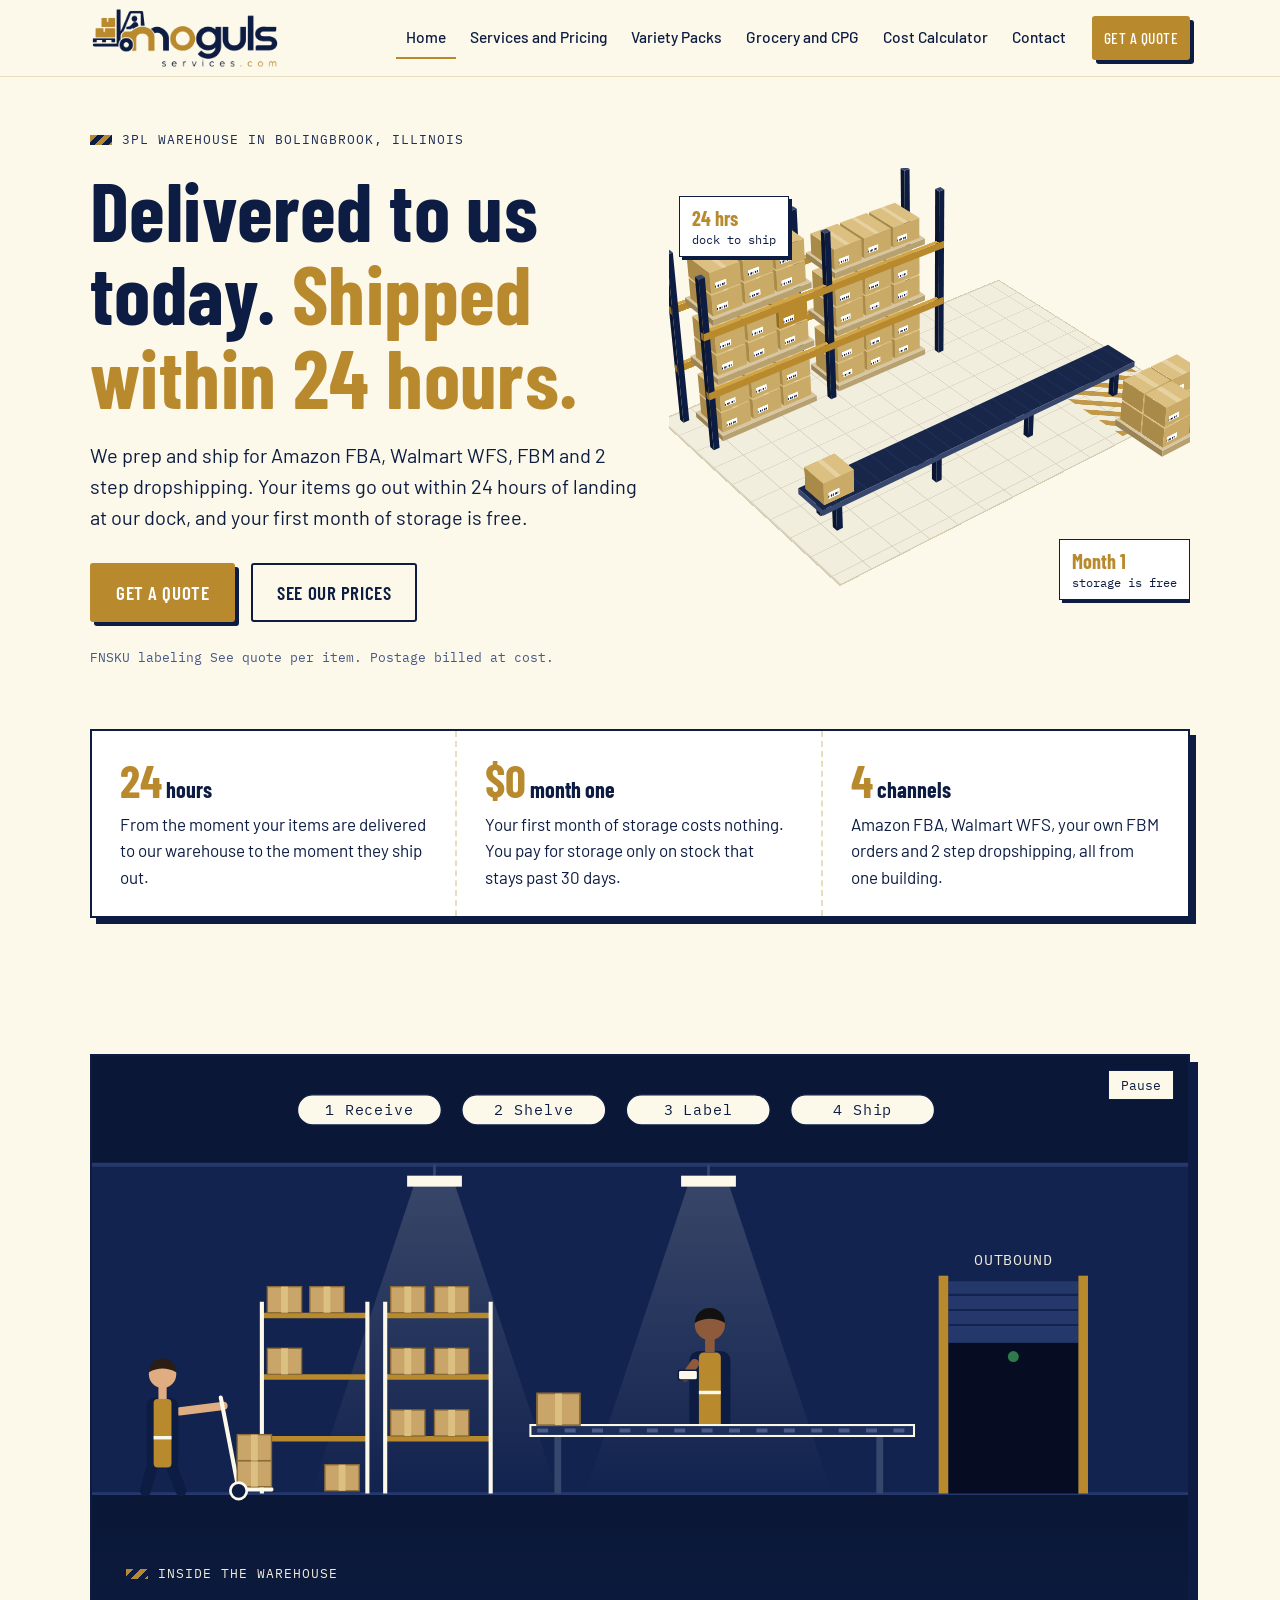
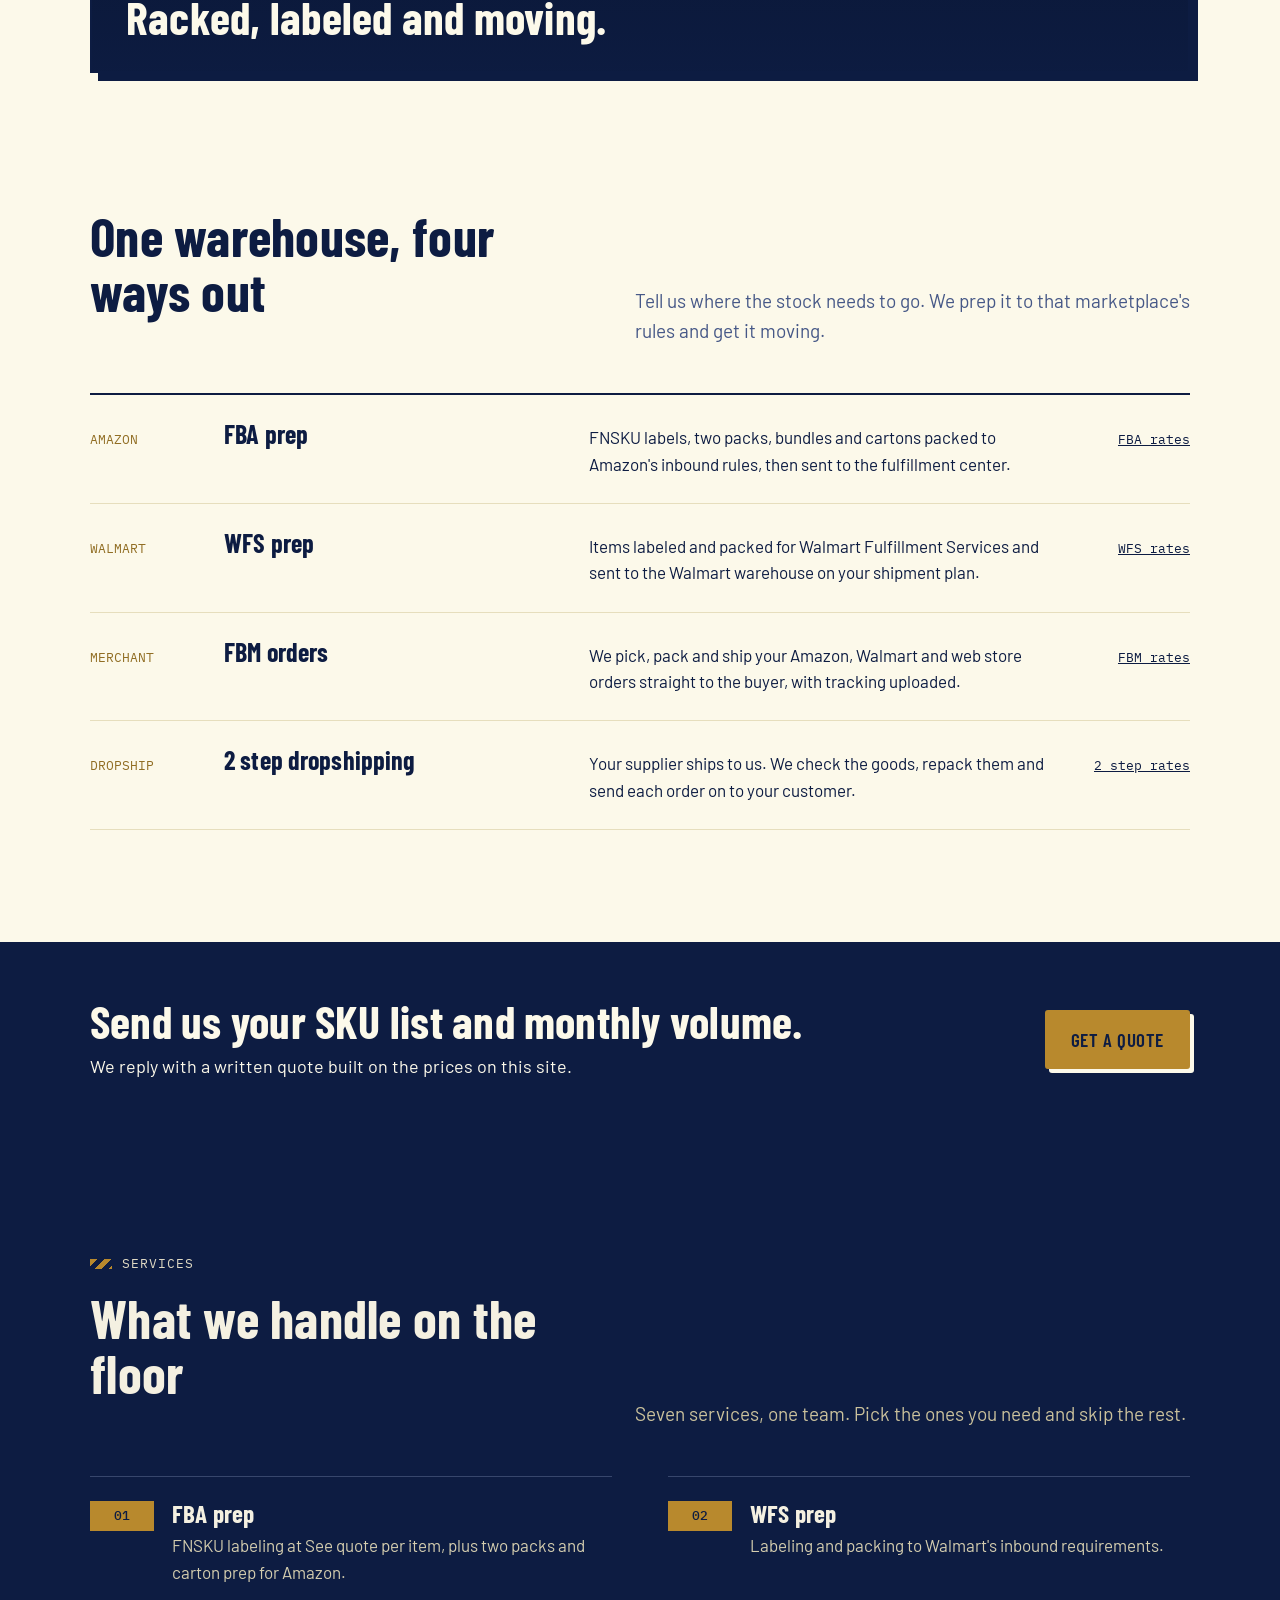
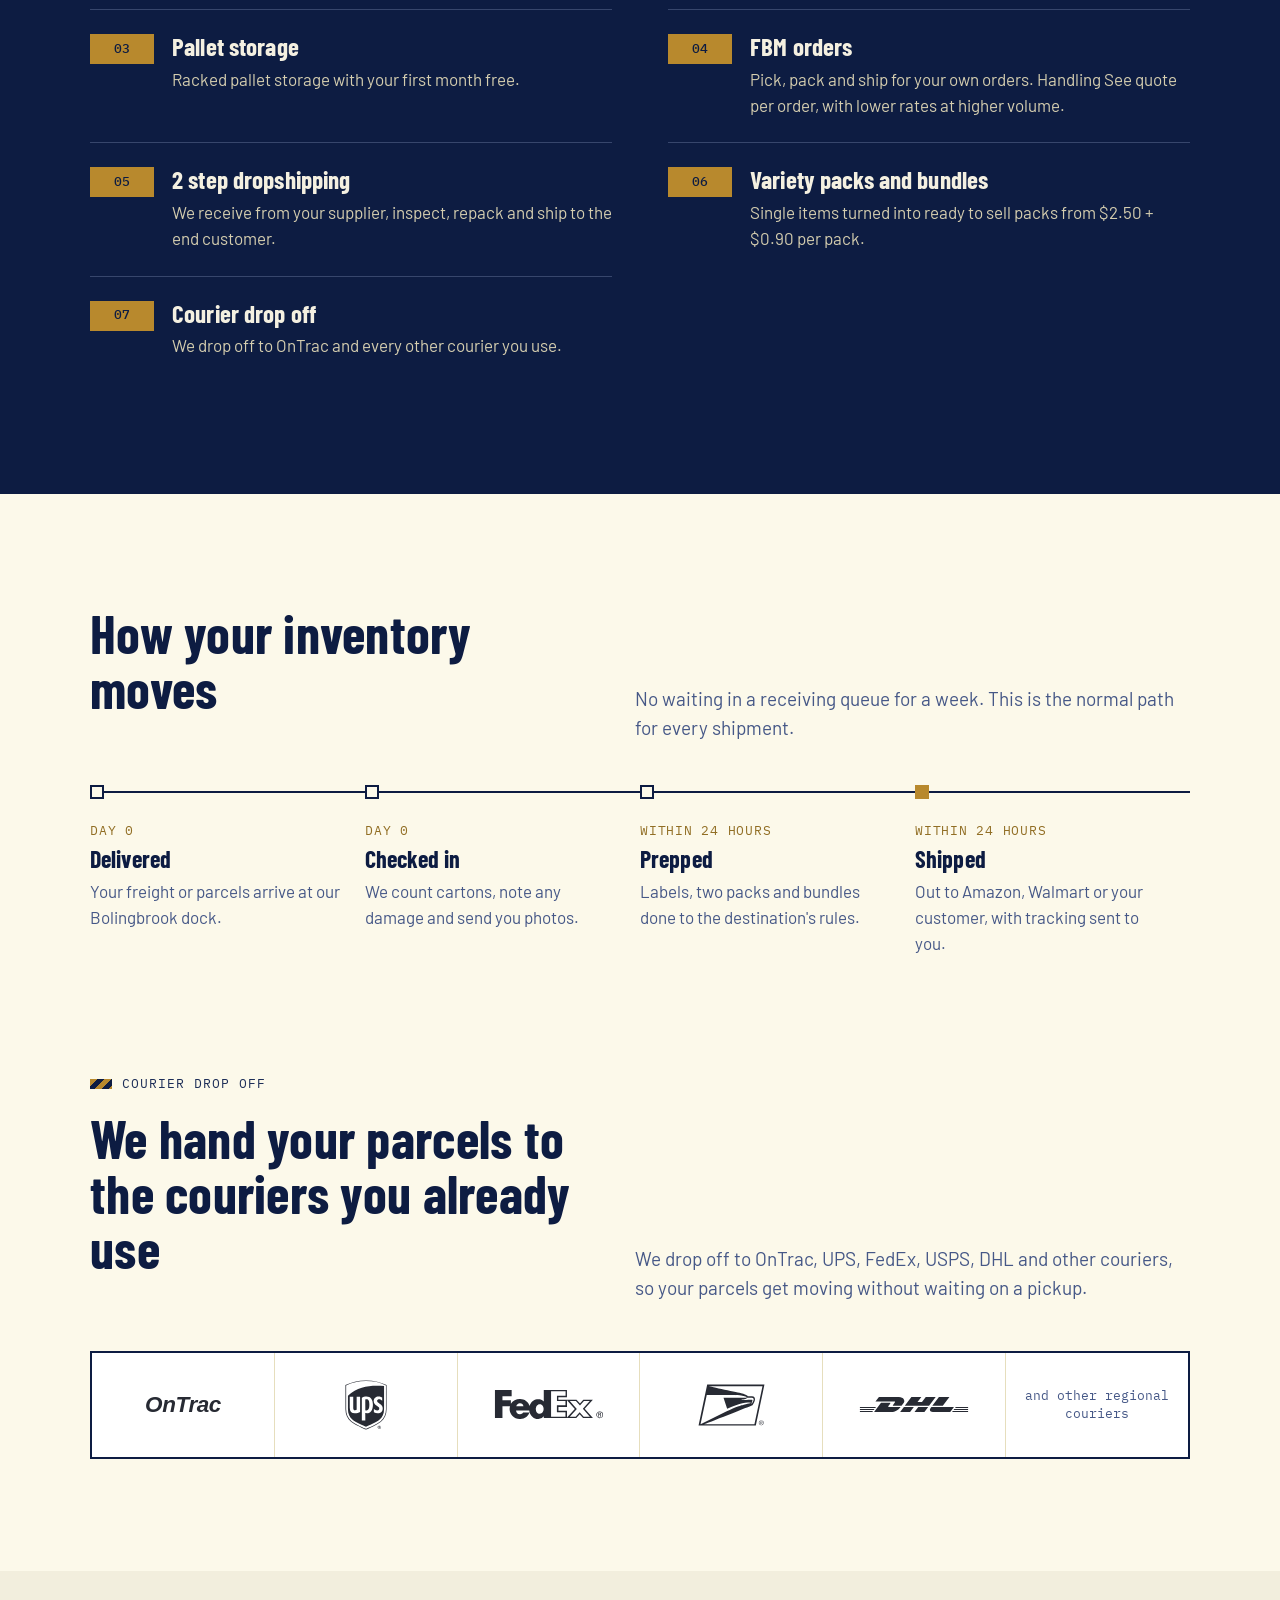
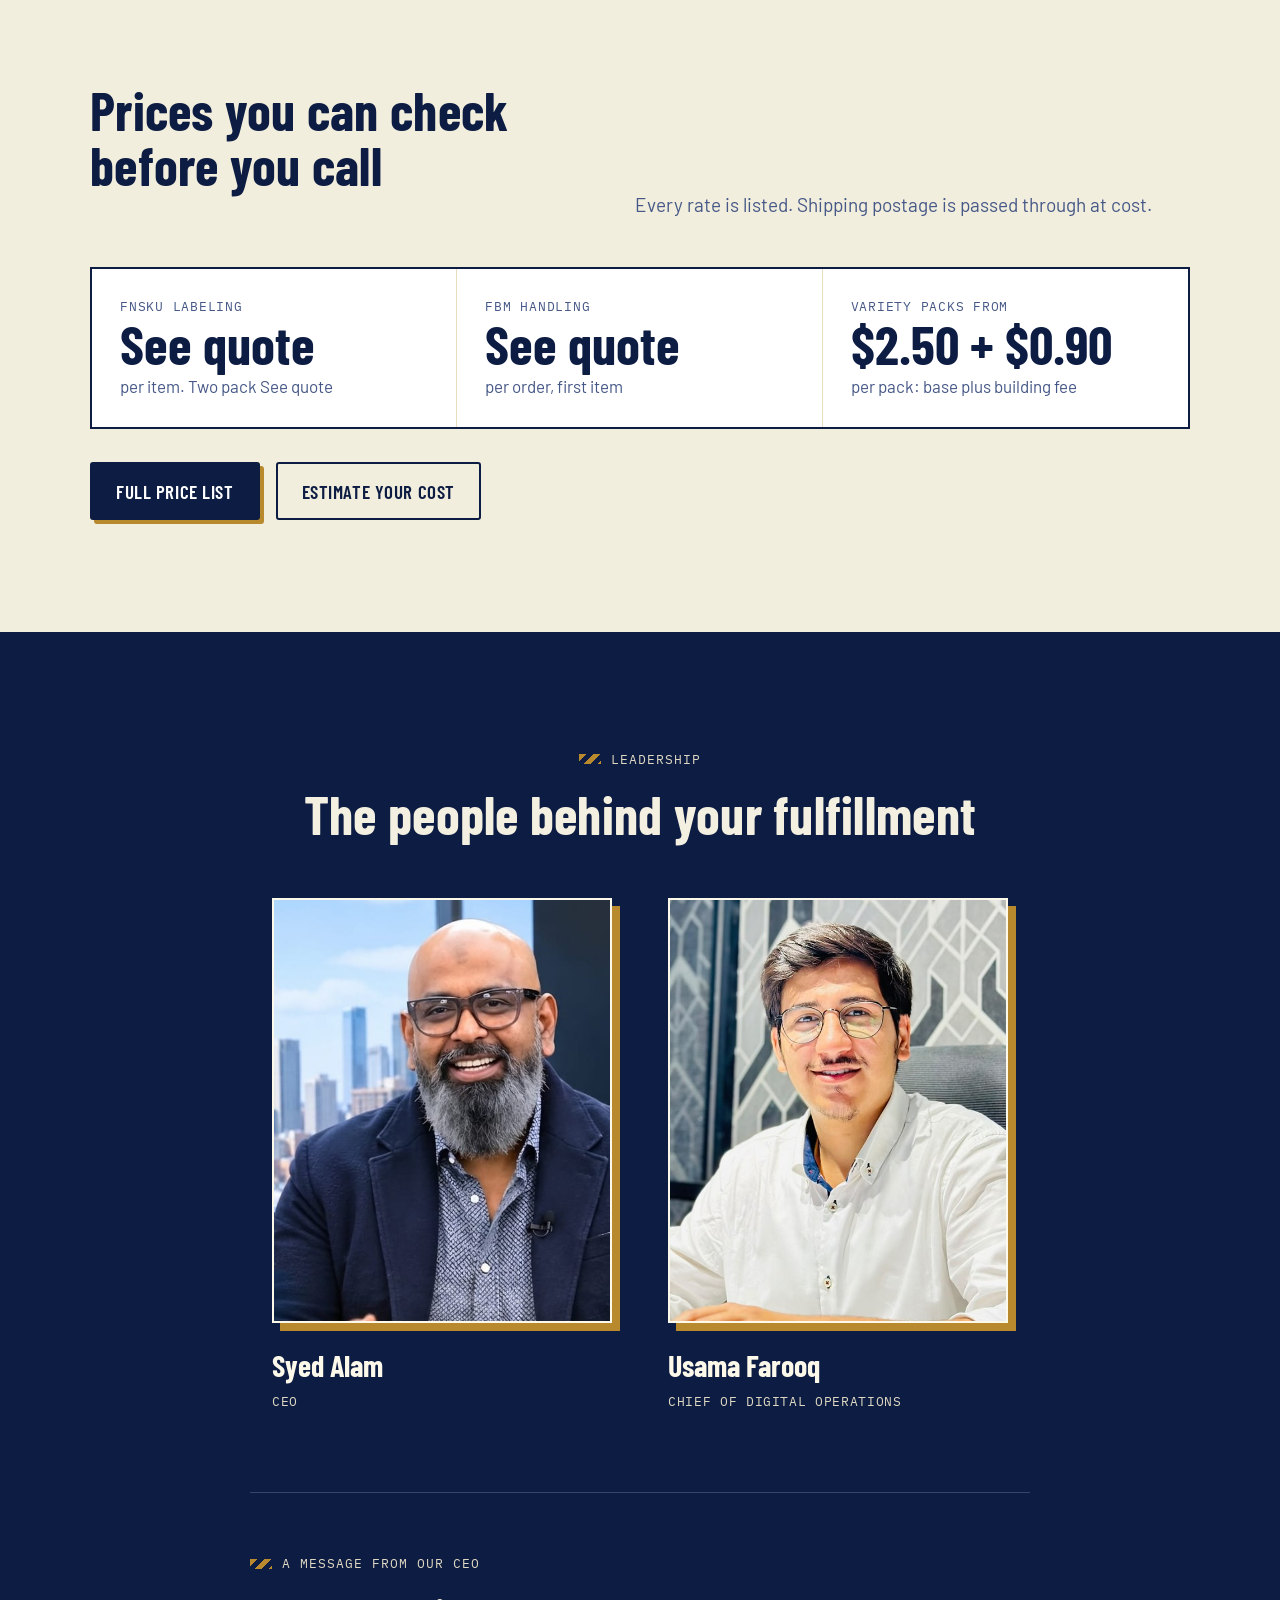
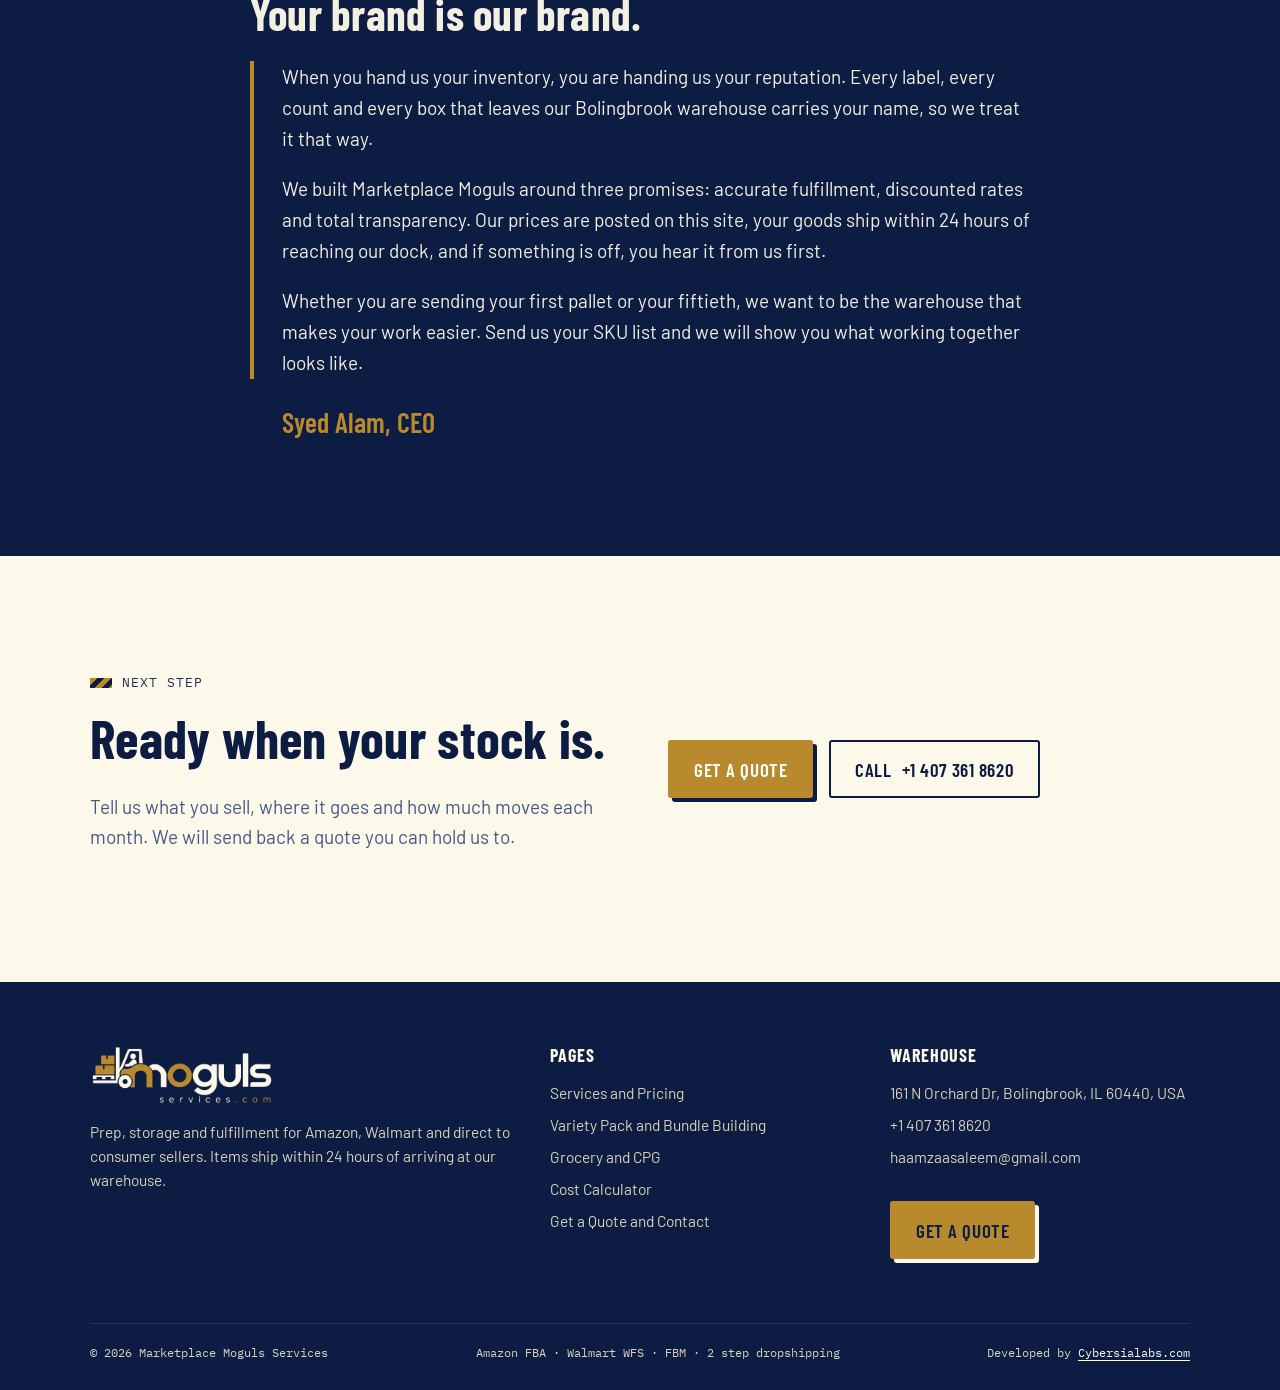
==== commit 8e5dd654: "Make the home page warehouse animation a small warehouse Swap the forklift for a worker with a hand " ====
--- a/index.html
+++ b/index.html
@@ -224,86 +224,88 @@
 <section class="video-band" data-anim>
   <div class="wrap">
     <div class="video-frame">
-      <svg class="wh-scene" viewBox="0 0 1600 900" preserveAspectRatio="xMidYMid slice" role="img" aria-label="Animated warehouse: a forklift stocks the racks while boxes ride a conveyor, get scanned and labeled, and leave through the loading dock.">
+      <svg class="wh-scene" viewBox="0 0 1600 900" preserveAspectRatio="xMidYMid slice" role="img" aria-label="Animated small warehouse: a worker shelves stock with a hand truck while boxes slide along a packing table, get scanned and labeled, and go out the door.">
         <defs>
           <linearGradient id="wh-cone" x1="0" y1="0" x2="0" y2="1"><stop offset="0" stop-color="#fcf9ea" stop-opacity=".16"/><stop offset="1" stop-color="#fcf9ea" stop-opacity="0"/></linearGradient>
-          <g id="wh-carton"><rect x="0" y="-56" width="72" height="56" fill="#c9a56a" stroke="#8a6a35" stroke-width="2"/><rect x="30" y="-56" width="12" height="56" fill="#dcc082"/></g>
-          <g id="wh-stock"><rect x="0" y="-44" width="56" height="44" fill="#c9a56a" stroke="#8a6a35" stroke-width="2"/><rect x="23" y="-44" width="10" height="44" fill="#dcc082"/></g>
+          <g id="wh-carton"><rect x="0" y="-46" width="62" height="46" fill="#c9a56a" stroke="#8a6a35" stroke-width="2"/><rect x="26" y="-46" width="10" height="46" fill="#dcc082"/></g>
+          <g id="wh-stock"><rect x="0" y="-38" width="50" height="38" fill="#c9a56a" stroke="#8a6a35" stroke-width="2"/><rect x="20" y="-38" width="10" height="38" fill="#dcc082"/></g>
         </defs>
         <rect width="1600" height="900" fill="#12234f"/>
-        <path d="M0 160H1600M0 300H1600M0 440H1600" stroke="#182b5c" stroke-width="3"/>
+        <rect width="1600" height="160" fill="#0a1736"/>
+        <path d="M0 160H1600" stroke="#24386b" stroke-width="6"/>
         <rect y="640" width="1600" height="260" fill="#0a1736"/>
-        <path d="M0 700H1600" stroke="#b8892d" stroke-width="4" stroke-dasharray="40 30" opacity=".45"/>
+        <path d="M0 640H1600" stroke="#24386b" stroke-width="4"/>
         <g class="wh-lamps">
-          <polygon points="370,40 430,40 560,640 240,640" fill="url(#wh-cone)"/>
-          <polygon points="770,40 830,40 960,640 640,640" fill="url(#wh-cone)"/>
-          <rect x="360" y="20" width="80" height="22" fill="#fcf9ea"/><rect x="760" y="20" width="80" height="22" fill="#fcf9ea"/>
-          <path d="M400 0V20M800 0V20" stroke="#37466c" stroke-width="4"/>
+          <polygon points="470,190 530,190 680,640 320,640" fill="url(#wh-cone)"/>
+          <polygon points="870,190 930,190 1080,640 720,640" fill="url(#wh-cone)"/>
+          <path d="M500 160V176M900 160V176" stroke="#37466c" stroke-width="4"/>
+          <rect x="460" y="176" width="80" height="16" fill="#fcf9ea"/><rect x="860" y="176" width="80" height="16" fill="#fcf9ea"/>
         </g>
 
         <!-- step pills -->
         <g class="wh-pills" font-size="22">
-          <g><rect class="wh-p wh-p1" x="300" y="70" width="210" height="44" rx="22"/><text x="405" y="99">1  Receive</text></g>
-          <g><rect class="wh-p wh-p2" x="540" y="70" width="210" height="44" rx="22"/><text x="645" y="99">2  Rack</text></g>
-          <g><rect class="wh-p wh-p3" x="780" y="70" width="210" height="44" rx="22"/><text x="885" y="99">3  Label</text></g>
-          <g><rect class="wh-p wh-p4" x="1020" y="70" width="210" height="44" rx="22"/><text x="1125" y="99">4  Ship</text></g>
-        </g>
-
-        <!-- pallet rack -->
+          <g><rect class="wh-p wh-p1" x="300" y="58" width="210" height="44" rx="22"/><text x="405" y="87">1  Receive</text></g>
+          <g><rect class="wh-p wh-p2" x="540" y="58" width="210" height="44" rx="22"/><text x="645" y="87">2  Shelve</text></g>
+          <g><rect class="wh-p wh-p3" x="780" y="58" width="210" height="44" rx="22"/><text x="885" y="87">3  Label</text></g>
+          <g><rect class="wh-p wh-p4" x="1020" y="58" width="210" height="44" rx="22"/><text x="1125" y="87">4  Ship</text></g>
+        </g>
+
+        <!-- two small shelving units -->
         <g class="wh-rack">
-          <rect x="214" y="180" width="500" height="10" fill="#916e24"/>
-          <rect x="214" y="320" width="500" height="10" fill="#916e24"/>
-          <rect x="214" y="460" width="500" height="10" fill="#916e24"/>
-          <use href="#wh-stock" x="240" y="180"/><use href="#wh-stock" x="306" y="180"/><use href="#wh-stock" x="420" y="180"/><use href="#wh-stock" x="486" y="180"/><use href="#wh-stock" x="600" y="180"/>
-          <use href="#wh-stock" x="240" y="320"/><use href="#wh-stock" x="420" y="320"/><use href="#wh-stock" x="486" y="320"/><use href="#wh-stock" x="552" y="320"/><use href="#wh-stock" x="618" y="320"/>
-          <use href="#wh-stock" x="306" y="460"/><use href="#wh-stock" x="420" y="460"/><use href="#wh-stock" x="600" y="460"/>
-          <g class="wh-slot"><use href="#wh-stock" x="240" y="460"/></g>
-          <rect x="214" y="150" width="12" height="490" fill="#b8892d"/><rect x="394" y="150" width="12" height="490" fill="#b8892d"/><rect x="574" y="150" width="12" height="490" fill="#b8892d"/><rect x="702" y="150" width="12" height="490" fill="#b8892d"/>
-        </g>
-
-        <!-- forklift: drives in, lifts a carton to the shelf, backs out -->
+          <path d="M246 380H404M246 470H404M246 560H404M426 380H584M426 470H584M426 560H584" stroke="#b8892d" stroke-width="8"/>
+          <use href="#wh-stock" x="256" y="376"/><use href="#wh-stock" x="318" y="376"/><use href="#wh-stock" x="436" y="376"/><use href="#wh-stock" x="500" y="376"/>
+          <use href="#wh-stock" x="256" y="466"/><use href="#wh-stock" x="436" y="466"/><use href="#wh-stock" x="500" y="466"/>
+          <use href="#wh-stock" x="436" y="556"/><use href="#wh-stock" x="500" y="556"/><use href="#wh-stock" x="340" y="636"/>
+          <g class="wh-slot"><use href="#wh-stock" x="290" y="556"/></g>
+          <path d="M248 360V640M402 360V640M428 360V640M582 360V640" stroke="#fcf9ea" stroke-width="6"/>
+        </g>
+
+        <!-- worker with a hand truck -->
         <g class="wh-fork">
-          <g class="wh-lift"><rect x="146" y="618" width="76" height="10" fill="#8a6a35"/><g class="wh-carry"><use href="#wh-stock" x="156" y="618"/></g><path d="M138 628H226" stroke="#fcf9ea" stroke-width="6"/></g>
-          <rect x="128" y="470" width="10" height="164" fill="#fcf9ea"/>
-          <path d="M20 640V560H70L92 512H128V640Z" fill="#b8892d"/>
-          <path d="M70 560L92 512H118V560Z" fill="#0a1736" opacity=".55"/>
-          <rect x="54" y="490" width="78" height="8" fill="#fcf9ea"/><path d="M58 498V560M128 498V512" stroke="#fcf9ea" stroke-width="6"/>
-          <circle cx="50" cy="640" r="20" fill="#0d1c42" stroke="#fcf9ea" stroke-width="5"/><circle cx="108" cy="640" r="20" fill="#0d1c42" stroke="#fcf9ea" stroke-width="5"/>
-        </g>
-
-        <!-- loading dock -->
+          <path d="M128 520L192 512" stroke="#e0ac82" stroke-width="12" stroke-linecap="round"/>
+          <path d="M88 600L78 636M116 600L130 636" stroke="#0d1c42" stroke-width="16" stroke-linecap="round"/>
+          <rect x="80" y="500" width="46" height="104" rx="12" fill="#0d1c42"/><rect x="90" y="502" width="26" height="100" rx="6" fill="#b8892d"/><rect x="90" y="556" width="26" height="5" fill="#fcf9ea"/>
+          <rect x="97" y="482" width="12" height="20" fill="#e0ac82"/><circle cx="103" cy="466" r="20" fill="#e0ac82"/><path d="M83 463a20 20 0 0 1 40 0q-20-11-40 0z" fill="#2b1d14"/>
+          <path d="M188 500L214 634H262" fill="none" stroke="#fcf9ea" stroke-width="6" stroke-linecap="round"/>
+          <use href="#wh-stock" x="212" y="630"/><g class="wh-carry"><use href="#wh-stock" x="212" y="592"/></g>
+          <circle cx="214" cy="636" r="12" fill="#0d1c42" stroke="#fcf9ea" stroke-width="4"/>
+        </g>
+
+        <!-- roll-up door -->
         <g class="wh-dock">
-          <rect x="1230" y="300" width="190" height="340" fill="#060d22"/>
-          <rect x="1250" y="390" width="150" height="250" fill="#0b1638" stroke="#24386b" stroke-width="3"/>
-          <path d="M1230 300H1420V350H1230Z" fill="#24386b"/><path d="M1230 316H1420M1230 333H1420" stroke="#12234f" stroke-width="3"/>
-          <rect x="1214" y="300" width="16" height="340" fill="#b8892d"/><rect x="1420" y="300" width="16" height="340" fill="#b8892d"/>
-          <path d="M1214 320l16-16M1214 360l16-16M1214 400l16-16M1214 440l16-16M1214 480l16-16M1214 520l16-16M1214 560l16-16M1214 600l16-16M1420 320l16-16M1420 360l16-16M1420 400l16-16M1420 440l16-16M1420 480l16-16M1420 520l16-16M1420 560l16-16M1420 600l16-16" stroke="#0d1c42" stroke-width="7"/>
-          <text class="wh-sign" x="1325" y="282" font-size="24">OUTBOUND</text>
-          <circle class="wh-led" cx="1325" cy="368" r="8"/>
-        </g>
-
-        <!-- conveyor -->
+          <rect x="1250" y="330" width="190" height="310" fill="#060d22"/>
+          <rect x="1250" y="330" width="190" height="90" fill="#24386b"/><path d="M1250 350H1440M1250 372H1440M1250 394H1440" stroke="#12234f" stroke-width="3"/>
+          <rect x="1236" y="322" width="14" height="318" fill="#b8892d"/><rect x="1440" y="322" width="14" height="318" fill="#b8892d"/>
+          <text class="wh-sign" x="1345" y="306" font-size="22">OUTBOUND</text>
+          <circle class="wh-led" cx="1345" cy="440" r="8"/>
+        </g>
+
+        <!-- packer standing behind the table -->
+        <g class="wh-packer">
+          <rect x="872" y="432" width="60" height="116" rx="14" fill="#0d1c42"/><rect x="886" y="434" width="32" height="112" rx="7" fill="#b8892d"/><rect x="886" y="490" width="32" height="5" fill="#fcf9ea"/>
+          <rect x="895" y="412" width="14" height="22" fill="#8d5a3b"/><circle cx="902" cy="394" r="22" fill="#8d5a3b"/><path d="M880 391a22 22 0 0 1 44 0q-22-12-44 0z" fill="#111"/>
+        </g>
+
+        <!-- packing table with rollers -->
         <g class="wh-belt">
-          <path d="M460 600V640M640 600V640M820 600V640M1000 600V640M1180 600V640" stroke="#37466c" stroke-width="10"/>
-          <rect x="430" y="556" width="830" height="44" rx="22" fill="#1d2e58" stroke="#fcf9ea" stroke-width="3"/>
-          <path class="wh-run" d="M452 578H1238" stroke="#4b5c8c" stroke-width="8" stroke-dasharray="16 24"/>
-        </g>
-
-        <!-- cartons on the belt; each gets its label at the scanner -->
+          <path d="M680 554V640M1150 554V640" stroke="#37466c" stroke-width="10"/>
+          <rect x="640" y="540" width="560" height="16" fill="#1d2e58" stroke="#fcf9ea" stroke-width="3"/>
+          <path class="wh-run" d="M650 548H1190" stroke="#4b5c8c" stroke-width="6" stroke-dasharray="16 24"/>
+        </g>
+
+        <!-- boxes on the table; each gets its label when scanned -->
         <g class="wh-boxes">
-          <g class="wh-box" style="animation-delay:0s"><use href="#wh-carton" x="440" y="556"/><g class="wh-lbl" style="animation-delay:0s"><rect x="448" y="530" width="22" height="16" fill="#fff"/><path d="M451 533v10M455 533v10M458 533v10M463 533v10M466 533v10" stroke="#0d1c42" stroke-width="1.6"/></g></g>
-          <g class="wh-box" style="animation-delay:-2s"><use href="#wh-carton" x="440" y="556"/><g class="wh-lbl" style="animation-delay:-2s"><rect x="448" y="530" width="22" height="16" fill="#fff"/><path d="M451 533v10M455 533v10M458 533v10M463 533v10M466 533v10" stroke="#0d1c42" stroke-width="1.6"/></g></g>
-          <g class="wh-box" style="animation-delay:-4s"><use href="#wh-carton" x="440" y="556"/><g class="wh-lbl" style="animation-delay:-4s"><rect x="448" y="530" width="22" height="16" fill="#fff"/><path d="M451 533v10M455 533v10M458 533v10M463 533v10M466 533v10" stroke="#0d1c42" stroke-width="1.6"/></g></g>
-          <g class="wh-box" style="animation-delay:-6s"><use href="#wh-carton" x="440" y="556"/><g class="wh-lbl" style="animation-delay:-6s"><rect x="448" y="530" width="22" height="16" fill="#fff"/><path d="M451 533v10M455 533v10M458 533v10M463 533v10M466 533v10" stroke="#0d1c42" stroke-width="1.6"/></g></g>
-          <g class="wh-box" style="animation-delay:-8s"><use href="#wh-carton" x="440" y="556"/><g class="wh-lbl" style="animation-delay:-8s"><rect x="448" y="530" width="22" height="16" fill="#fff"/><path d="M451 533v10M455 533v10M458 533v10M463 533v10M466 533v10" stroke="#0d1c42" stroke-width="1.6"/></g></g>
-          <g class="wh-box" style="animation-delay:-10s"><use href="#wh-carton" x="440" y="556"/><g class="wh-lbl" style="animation-delay:-10s"><rect x="448" y="530" width="22" height="16" fill="#fff"/><path d="M451 533v10M455 533v10M458 533v10M463 533v10M466 533v10" stroke="#0d1c42" stroke-width="1.6"/></g></g>
-        </g>
-
-        <!-- scan and label arch -->
+          <g class="wh-box" style="animation-delay:0s"><use href="#wh-carton" x="650" y="540"/><g class="wh-lbl" style="animation-delay:0s"><rect x="656" y="518" width="20" height="14" fill="#fff"/><path d="M659 521v8M663 521v8M666 521v8M670 521v8M673 521v8" stroke="#0d1c42" stroke-width="1.5"/></g></g>
+          <g class="wh-box" style="animation-delay:-3s"><use href="#wh-carton" x="650" y="540"/><g class="wh-lbl" style="animation-delay:-3s"><rect x="656" y="518" width="20" height="14" fill="#fff"/><path d="M659 521v8M663 521v8M666 521v8M670 521v8M673 521v8" stroke="#0d1c42" stroke-width="1.5"/></g></g>
+          <g class="wh-box" style="animation-delay:-6s"><use href="#wh-carton" x="650" y="540"/><g class="wh-lbl" style="animation-delay:-6s"><rect x="656" y="518" width="20" height="14" fill="#fff"/><path d="M659 521v8M663 521v8M666 521v8M670 521v8M673 521v8" stroke="#0d1c42" stroke-width="1.5"/></g></g>
+          <g class="wh-box" style="animation-delay:-9s"><use href="#wh-carton" x="650" y="540"/><g class="wh-lbl" style="animation-delay:-9s"><rect x="656" y="518" width="20" height="14" fill="#fff"/><path d="M659 521v8M663 521v8M666 521v8M670 521v8M673 521v8" stroke="#0d1c42" stroke-width="1.5"/></g></g>
+        </g>
+
+        <!-- packer's arm and handheld scanner -->
         <g class="wh-arch">
-          <path class="wh-beam" d="M856 476V556" stroke="#f3c45a" stroke-width="6"/>
-          <path d="M816 600V462H896V600" fill="none" stroke="#fcf9ea" stroke-width="10"/>
-          <rect x="836" y="440" width="40" height="22" fill="#b8892d"/>
+          <path d="M880 450L866 470" stroke="#8d5a3b" stroke-width="13" stroke-linecap="round"/>
+          <path class="wh-beam" d="M870 474L870 492" stroke="#f3c45a" stroke-width="5"/>
+          <rect x="856" y="460" width="28" height="14" rx="3" fill="#fcf9ea" stroke="#0d1c42" stroke-width="2"/>
         </g>
       </svg>
       <div class="video-caption">
--- a/assets/css/style.css
+++ b/assets/css/style.css
@@ -742,11 +742,10 @@
 .wh-p2 { animation-delay: -6s; } .wh-p3 { animation-delay: -4s; } .wh-p4 { animation-delay: -2s; }
 .wh-box { animation: wh-box 12s linear infinite; }
 .wh-lbl { opacity: 0; animation: wh-lbl 12s linear infinite; }
-.wh-run { animation: wh-run .45s linear infinite; }
-.wh-beam { opacity: .15; animation: wh-beam 2s linear infinite; }
-.wh-led { fill: #2f7a4a; animation: wh-led 2s linear infinite; }
+.wh-run { animation: wh-run .77s linear infinite; }
+.wh-beam { opacity: 0; animation: wh-beam 3s linear infinite; }
+.wh-led { fill: #2f7a4a; animation: wh-led 3s linear infinite; }
 .wh-fork { animation: wh-fork 8s ease-in-out infinite; }
-.wh-lift { animation: wh-lift 8s ease-in-out infinite; }
 .wh-carry { animation: wh-carry 8s linear infinite; }
 .wh-slot { opacity: 0; animation: wh-slot 8s linear infinite; }
 .video-frame.paused * { animation-play-state: paused !important; }
@@ -758,20 +757,19 @@
   .wh-pills { display: none; }
 }
 @keyframes wh-p { 0%, 24.9% { fill: #b8892d; } 25%, 100% { fill: #fcf9ea; } }
-@keyframes wh-box { 0% { transform: translateX(0); opacity: 0; } 3% { opacity: 1; } 88% { opacity: 1; } 90%, 100% { transform: translateX(780px); opacity: 0; } }
-@keyframes wh-lbl { 0%, 43.7% { opacity: 0; } 43.8%, 100% { opacity: 1; } }
+@keyframes wh-box { 0% { transform: translateX(0); opacity: 0; } 3% { opacity: 1; } 88% { opacity: 1; } 90%, 100% { transform: translateX(580px); opacity: 0; } }
+@keyframes wh-lbl { 0%, 29.2% { opacity: 0; } 29.3%, 100% { opacity: 1; } }
 @keyframes wh-run { to { stroke-dashoffset: -40; } }
-@keyframes wh-beam { 0%, 56% { opacity: .15; } 60%, 66% { opacity: 1; } 70%, 100% { opacity: .15; } }
-@keyframes wh-led { 0%, 58% { fill: #2f7a4a; } 62%, 72% { fill: #7fe3a0; } 76%, 100% { fill: #2f7a4a; } }
-@keyframes wh-fork { 0% { transform: translateX(0); } 15%, 55% { transform: translateX(84px); } 70%, 100% { transform: translateX(0); } }
-@keyframes wh-lift { 0%, 15% { transform: translateY(0); } 33%, 38% { transform: translateY(-158px); } 55%, 100% { transform: translateY(0); } }
-@keyframes wh-carry { 0%, 35.9% { opacity: 1; } 36%, 99.9% { opacity: 0; } 100% { opacity: 1; } }
-@keyframes wh-slot { 0%, 35.9% { opacity: 0; } 36%, 92% { opacity: 1; } 95%, 100% { opacity: 0; } }
+@keyframes wh-beam { 0%, 11% { opacity: 0; } 14%, 20% { opacity: 1; } 23%, 100% { opacity: 0; } }
+@keyframes wh-led { 0%, 48% { fill: #2f7a4a; } 52%, 60% { fill: #7fe3a0; } 64%, 100% { fill: #2f7a4a; } }
+@keyframes wh-fork { 0% { transform: translateX(0); } 18%, 48% { transform: translateX(78px); } 66%, 100% { transform: translateX(0); } }
+@keyframes wh-carry { 0%, 29.9% { opacity: 1; } 30%, 99.9% { opacity: 0; } 100% { opacity: 1; } }
+@keyframes wh-slot { 0%, 29.9% { opacity: 0; } 30%, 92% { opacity: 1; } 95%, 100% { opacity: 0; } }
 @media (prefers-reduced-motion: reduce) {
   .wh-scene * { animation: none !important; }
   .wh-lbl, .wh-slot { opacity: 1; }
-  .wh-box:nth-child(1) { transform: translateX(80px); } .wh-box:nth-child(2) { transform: translateX(300px); }
-  .wh-box:nth-child(3) { transform: translateX(540px); } .wh-box:nth-child(n+4) { display: none; }
+  .wh-box:nth-child(1) { transform: translateX(40px); } .wh-box:nth-child(2) { transform: translateX(330px); }
+  .wh-box:nth-child(n+3) { display: none; }
   [data-anim] .video-toggle { display: none; }
 }
 
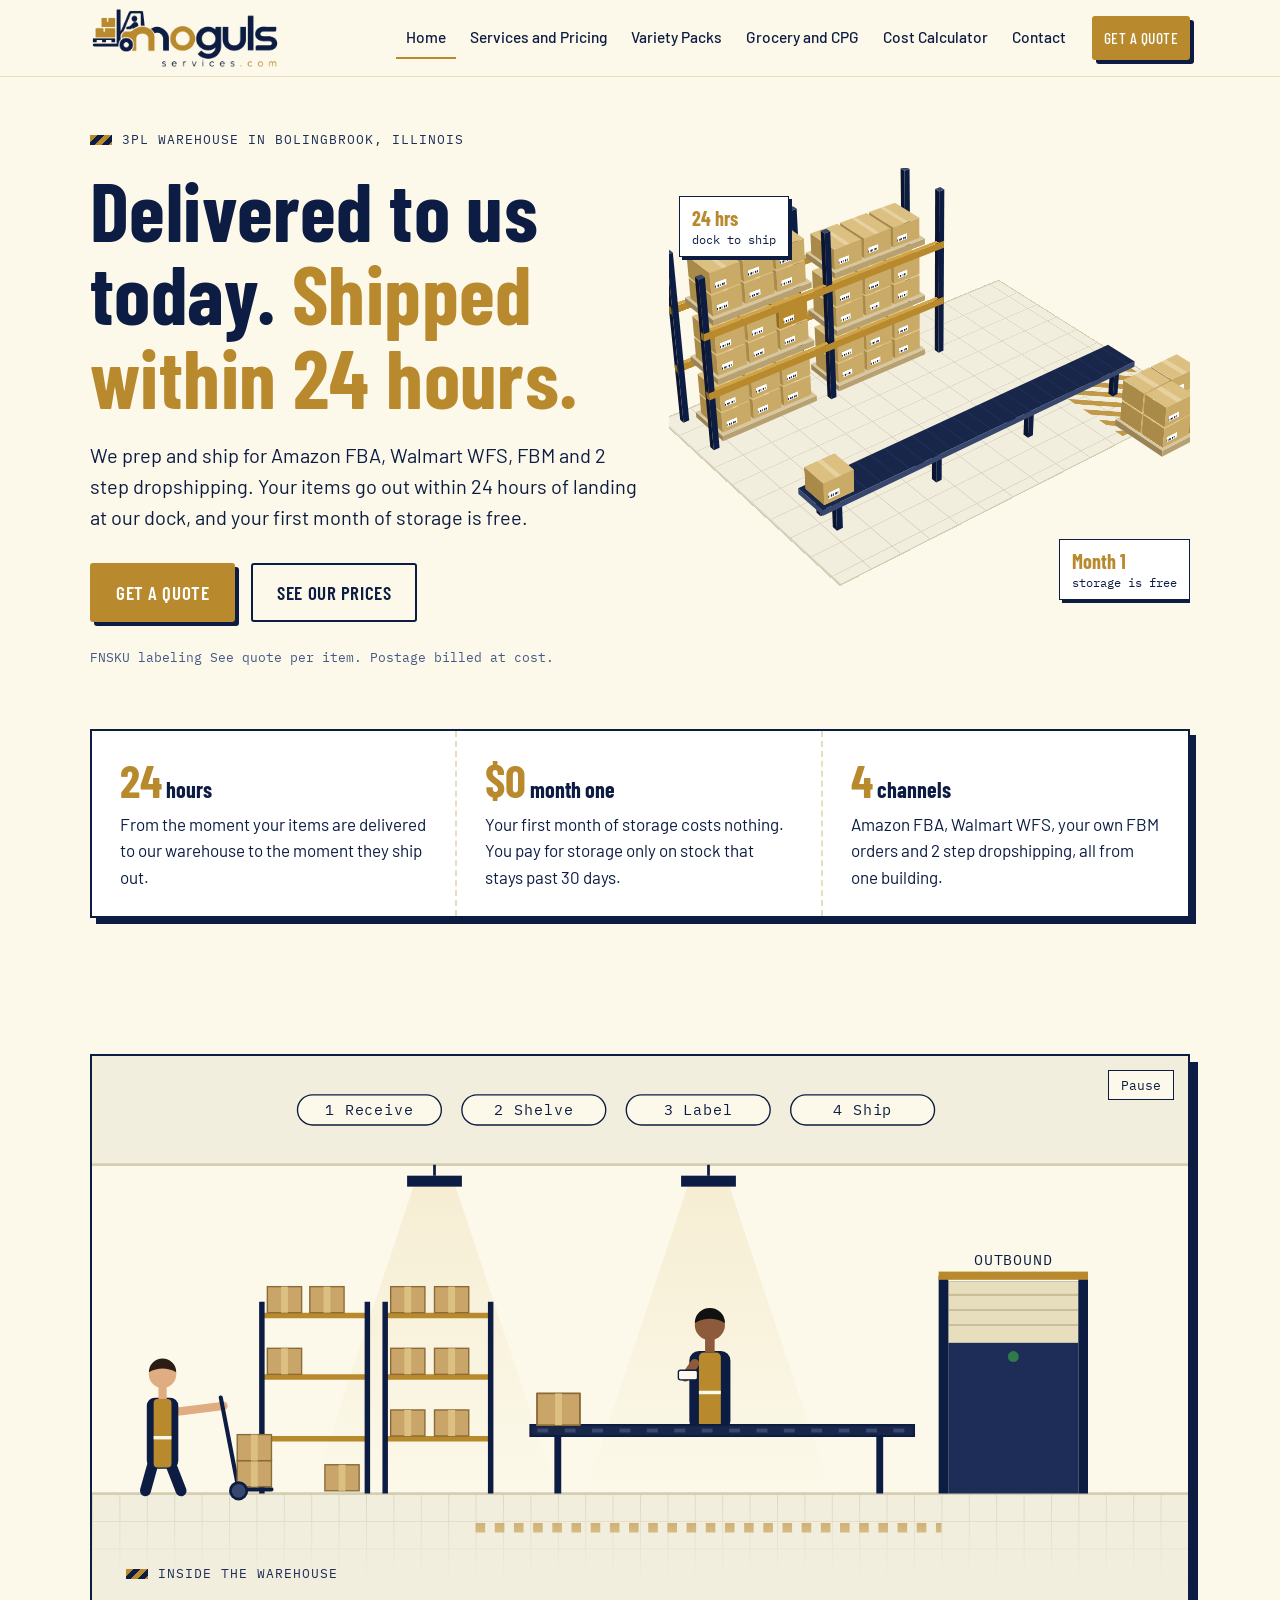
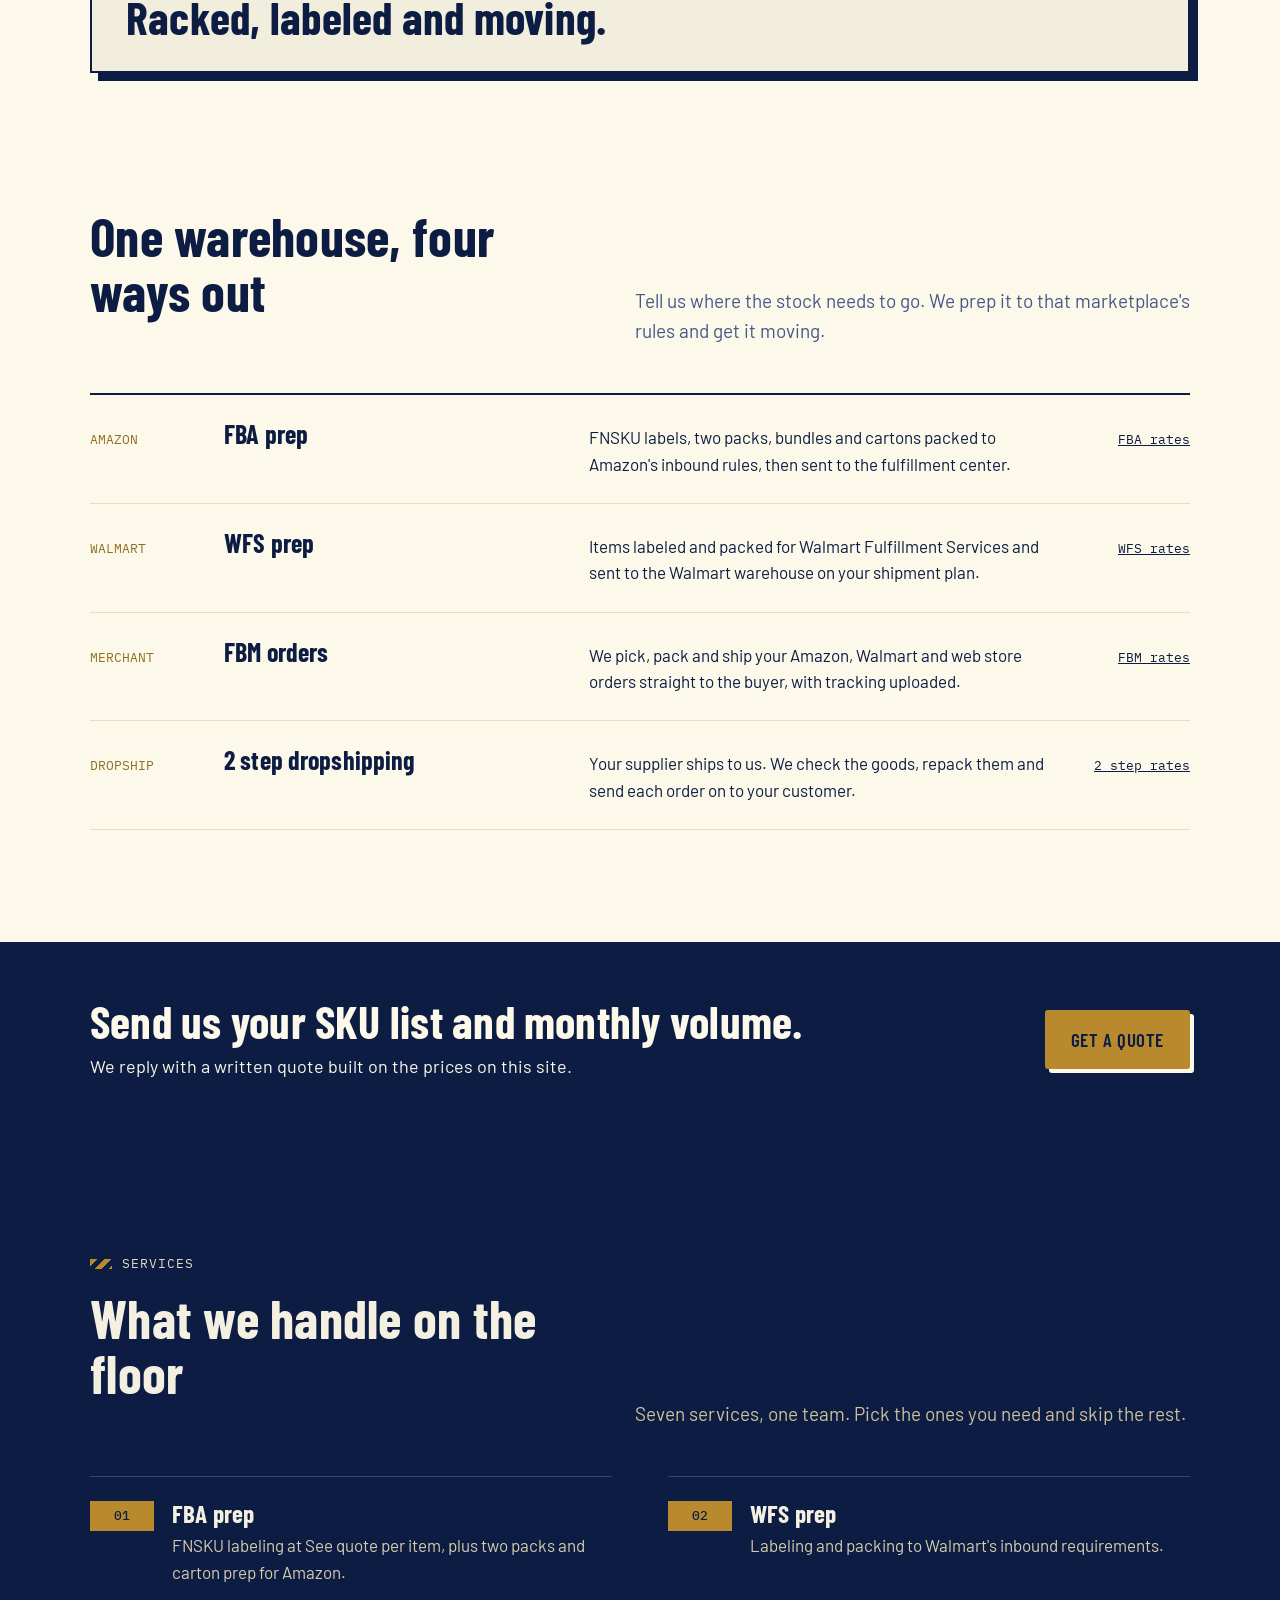
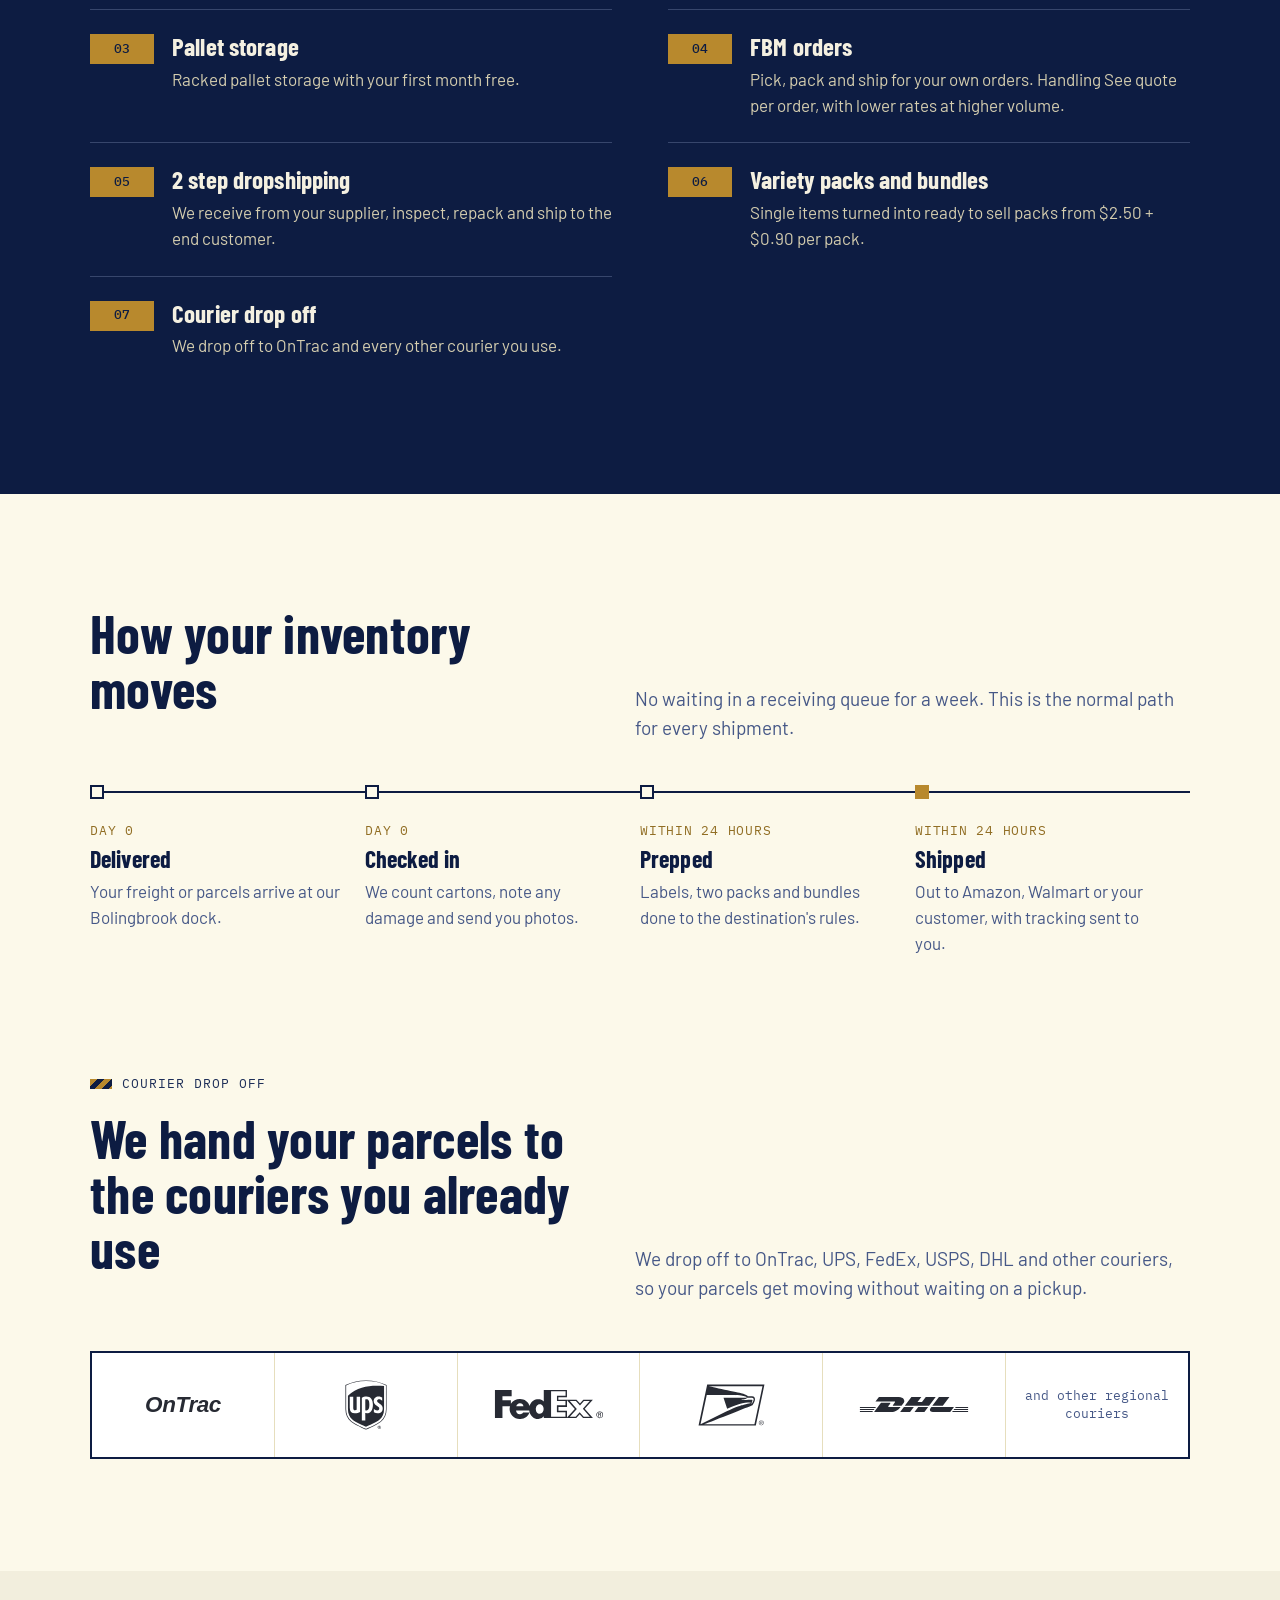
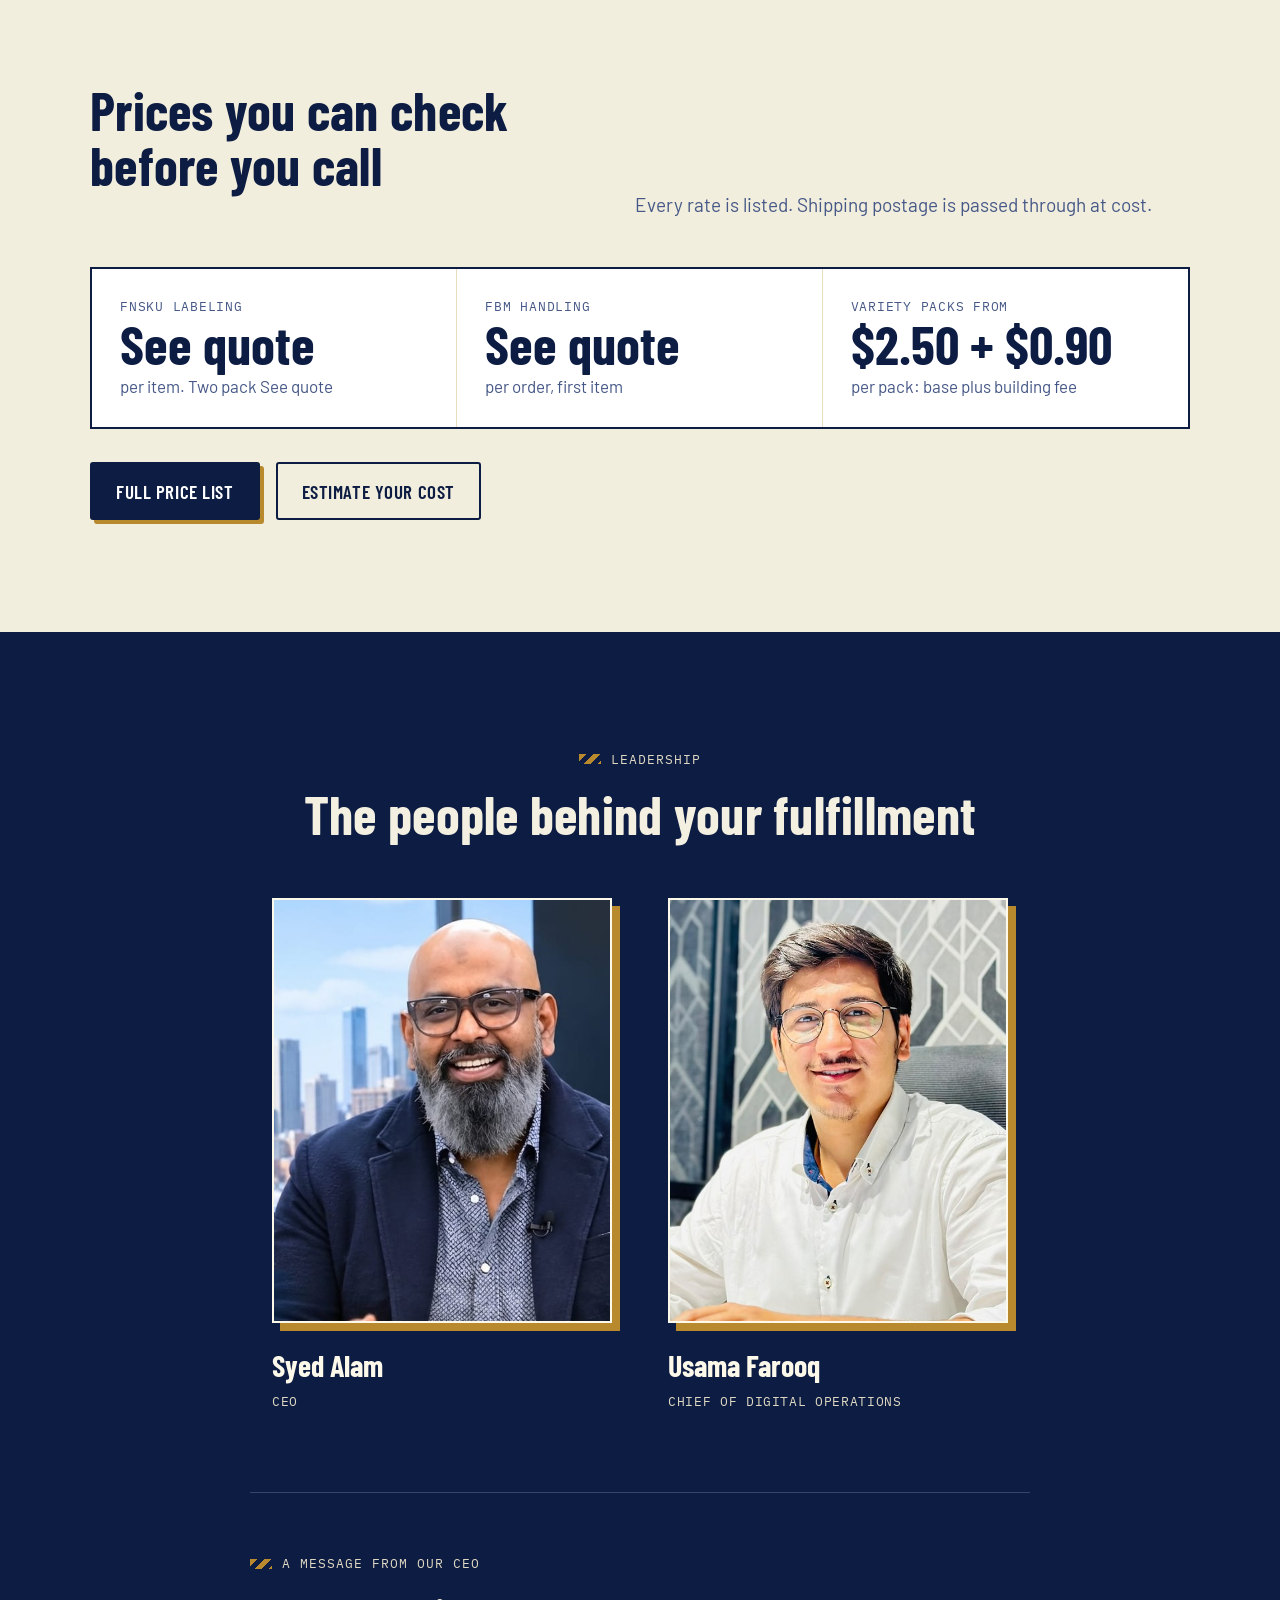
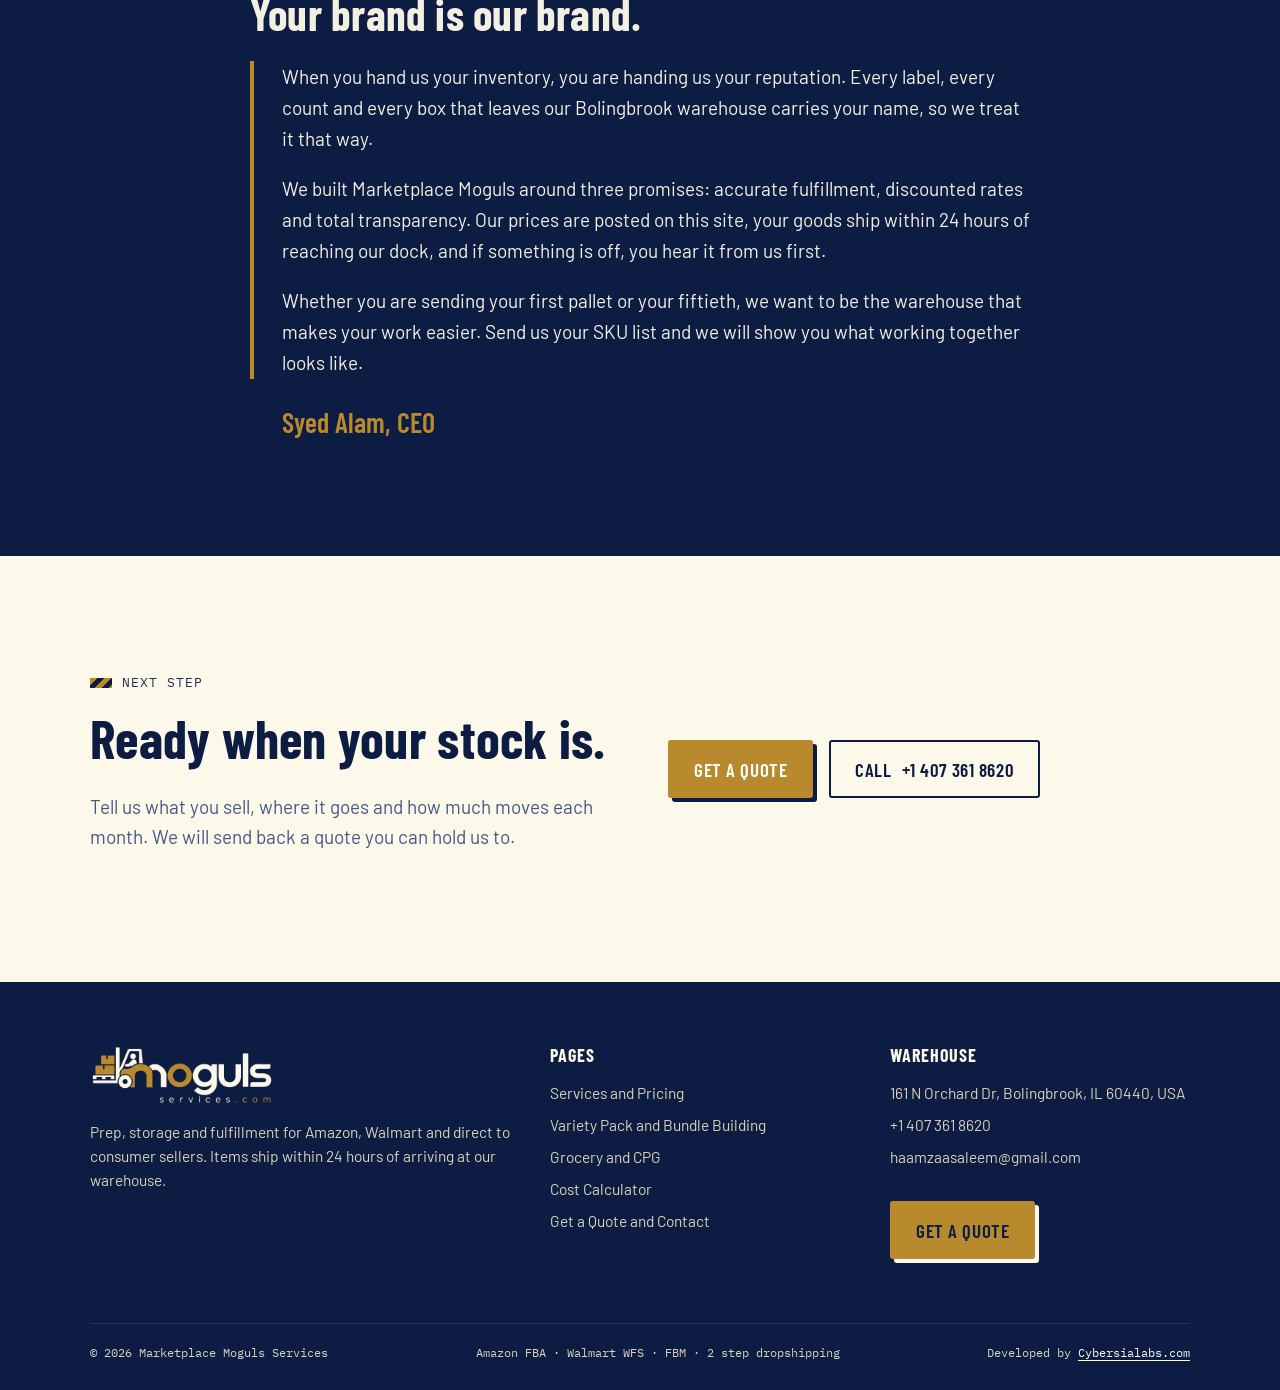
==== commit dcceccf7: "Use the hero's light palette for the warehouse animation Cream walls, a gridded floor with a gold la" ====
--- a/index.html
+++ b/index.html
@@ -226,20 +226,23 @@
     <div class="video-frame">
       <svg class="wh-scene" viewBox="0 0 1600 900" preserveAspectRatio="xMidYMid slice" role="img" aria-label="Animated small warehouse: a worker shelves stock with a hand truck while boxes slide along a packing table, get scanned and labeled, and go out the door.">
         <defs>
-          <linearGradient id="wh-cone" x1="0" y1="0" x2="0" y2="1"><stop offset="0" stop-color="#fcf9ea" stop-opacity=".16"/><stop offset="1" stop-color="#fcf9ea" stop-opacity="0"/></linearGradient>
+          <linearGradient id="wh-cone" x1="0" y1="0" x2="0" y2="1"><stop offset="0" stop-color="#d1a545" stop-opacity=".14"/><stop offset="1" stop-color="#d1a545" stop-opacity="0"/></linearGradient>
           <g id="wh-carton"><rect x="0" y="-46" width="62" height="46" fill="#c9a56a" stroke="#8a6a35" stroke-width="2"/><rect x="26" y="-46" width="10" height="46" fill="#dcc082"/></g>
           <g id="wh-stock"><rect x="0" y="-38" width="50" height="38" fill="#c9a56a" stroke="#8a6a35" stroke-width="2"/><rect x="20" y="-38" width="10" height="38" fill="#dcc082"/></g>
         </defs>
-        <rect width="1600" height="900" fill="#12234f"/>
-        <rect width="1600" height="160" fill="#0a1736"/>
-        <path d="M0 160H1600" stroke="#24386b" stroke-width="6"/>
-        <rect y="640" width="1600" height="260" fill="#0a1736"/>
-        <path d="M0 640H1600" stroke="#24386b" stroke-width="4"/>
+        <pattern id="wh-grid" width="40" height="40" patternUnits="userSpaceOnUse"><path d="M40 0H0V40" fill="none" stroke="#d5cebf" stroke-width="2"/></pattern>
+        <rect width="1600" height="900" fill="#fcf9ea"/>
+        <rect width="1600" height="160" fill="#f2eedd"/>
+        <path d="M0 160H1600" stroke="#d5ceb2" stroke-width="4"/>
+        <rect y="640" width="1600" height="260" fill="#f2eedd"/>
+        <rect y="640" width="1600" height="260" fill="url(#wh-grid)"/>
+        <path d="M0 640H1600" stroke="#d5ceb2" stroke-width="4"/>
+        <path d="M560 690H1240" stroke="#b8892d" stroke-width="14" stroke-dasharray="14 14" opacity=".85"/>
         <g class="wh-lamps">
           <polygon points="470,190 530,190 680,640 320,640" fill="url(#wh-cone)"/>
           <polygon points="870,190 930,190 1080,640 720,640" fill="url(#wh-cone)"/>
-          <path d="M500 160V176M900 160V176" stroke="#37466c" stroke-width="4"/>
-          <rect x="460" y="176" width="80" height="16" fill="#fcf9ea"/><rect x="860" y="176" width="80" height="16" fill="#fcf9ea"/>
+          <path d="M500 160V176M900 160V176" stroke="#0d1c42" stroke-width="4"/>
+          <rect x="460" y="176" width="80" height="16" fill="#0d1c42"/><rect x="860" y="176" width="80" height="16" fill="#0d1c42"/>
         </g>
 
         <!-- step pills -->
@@ -257,7 +260,7 @@
           <use href="#wh-stock" x="256" y="466"/><use href="#wh-stock" x="436" y="466"/><use href="#wh-stock" x="500" y="466"/>
           <use href="#wh-stock" x="436" y="556"/><use href="#wh-stock" x="500" y="556"/><use href="#wh-stock" x="340" y="636"/>
           <g class="wh-slot"><use href="#wh-stock" x="290" y="556"/></g>
-          <path d="M248 360V640M402 360V640M428 360V640M582 360V640" stroke="#fcf9ea" stroke-width="6"/>
+          <path d="M248 360V640M402 360V640M428 360V640M582 360V640" stroke="#0d1c42" stroke-width="8"/>
         </g>
 
         <!-- worker with a hand truck -->
@@ -266,16 +269,16 @@
           <path d="M88 600L78 636M116 600L130 636" stroke="#0d1c42" stroke-width="16" stroke-linecap="round"/>
           <rect x="80" y="500" width="46" height="104" rx="12" fill="#0d1c42"/><rect x="90" y="502" width="26" height="100" rx="6" fill="#b8892d"/><rect x="90" y="556" width="26" height="5" fill="#fcf9ea"/>
           <rect x="97" y="482" width="12" height="20" fill="#e0ac82"/><circle cx="103" cy="466" r="20" fill="#e0ac82"/><path d="M83 463a20 20 0 0 1 40 0q-20-11-40 0z" fill="#2b1d14"/>
-          <path d="M188 500L214 634H262" fill="none" stroke="#fcf9ea" stroke-width="6" stroke-linecap="round"/>
+          <path d="M188 500L214 634H262" fill="none" stroke="#0d1c42" stroke-width="6" stroke-linecap="round"/>
           <use href="#wh-stock" x="212" y="630"/><g class="wh-carry"><use href="#wh-stock" x="212" y="592"/></g>
-          <circle cx="214" cy="636" r="12" fill="#0d1c42" stroke="#fcf9ea" stroke-width="4"/>
+          <circle cx="214" cy="636" r="12" fill="#38476e" stroke="#0d1c42" stroke-width="4"/>
         </g>
 
         <!-- roll-up door -->
         <g class="wh-dock">
-          <rect x="1250" y="330" width="190" height="310" fill="#060d22"/>
-          <rect x="1250" y="330" width="190" height="90" fill="#24386b"/><path d="M1250 350H1440M1250 372H1440M1250 394H1440" stroke="#12234f" stroke-width="3"/>
-          <rect x="1236" y="322" width="14" height="318" fill="#b8892d"/><rect x="1440" y="322" width="14" height="318" fill="#b8892d"/>
+          <rect x="1250" y="330" width="190" height="310" fill="#1d2d57"/>
+          <rect x="1250" y="330" width="190" height="90" fill="#e6debd"/><path d="M1250 350H1440M1250 372H1440M1250 394H1440" stroke="#c9bf98" stroke-width="3"/>
+          <rect x="1236" y="322" width="14" height="318" fill="#0d1c42"/><rect x="1440" y="322" width="14" height="318" fill="#0d1c42"/><rect x="1236" y="316" width="218" height="12" fill="#b8892d"/>
           <text class="wh-sign" x="1345" y="306" font-size="22">OUTBOUND</text>
           <circle class="wh-led" cx="1345" cy="440" r="8"/>
         </g>
@@ -288,9 +291,9 @@
 
         <!-- packing table with rollers -->
         <g class="wh-belt">
-          <path d="M680 554V640M1150 554V640" stroke="#37466c" stroke-width="10"/>
-          <rect x="640" y="540" width="560" height="16" fill="#1d2e58" stroke="#fcf9ea" stroke-width="3"/>
-          <path class="wh-run" d="M650 548H1190" stroke="#4b5c8c" stroke-width="6" stroke-dasharray="16 24"/>
+          <path d="M680 554V640M1150 554V640" stroke="#0d1c42" stroke-width="10"/>
+          <rect x="640" y="540" width="560" height="16" fill="#182649" stroke="#0d1c42" stroke-width="3"/>
+          <path class="wh-run" d="M650 548H1190" stroke="#38476e" stroke-width="6" stroke-dasharray="16 24"/>
         </g>
 
         <!-- boxes on the table; each gets its label when scanned -->
--- a/assets/css/style.css
+++ b/assets/css/style.css
@@ -737,7 +737,7 @@
 .wh-scene { display: block; width: 100%; height: 100%; }
 .wh-scene text { font-family: var(--f-mono); text-anchor: middle; letter-spacing: .06em; }
 .wh-pills text { fill: #0d1c42; }
-.wh-sign { fill: #f1ecda; }
+.wh-sign { fill: #0d1c42; }
 .wh-p { fill: #fcf9ea; stroke: #0d1c42; stroke-width: 2; animation: wh-p 8s linear infinite; }
 .wh-p2 { animation-delay: -6s; } .wh-p3 { animation-delay: -4s; } .wh-p4 { animation-delay: -2s; }
 .wh-box { animation: wh-box 12s linear infinite; }
@@ -749,10 +749,13 @@
 .wh-carry { animation: wh-carry 8s linear infinite; }
 .wh-slot { opacity: 0; animation: wh-slot 8s linear infinite; }
 .video-frame.paused * { animation-play-state: paused !important; }
+[data-anim] .video-frame { background: var(--paper); }
+[data-anim] .video-caption { background: linear-gradient(rgba(242, 238, 221, 0), rgba(242, 238, 221, .96) 45%); color: var(--ink); }
+[data-anim] .video-caption .tag { color: var(--ink-2); }
 @media (max-width: 620px) {
   [data-anim] .video-frame { aspect-ratio: auto; }
   [data-anim] .wh-scene { height: auto; aspect-ratio: 16 / 9; }
-  [data-anim] .video-caption { position: static; padding: 18px; background: var(--ink); }
+  [data-anim] .video-caption { position: static; padding: 18px; background: var(--paper-2); border-top: 2px solid var(--ink); }
   [data-anim] .video-toggle { top: 8px; right: 8px; padding: 4px 10px; }
   .wh-pills { display: none; }
 }
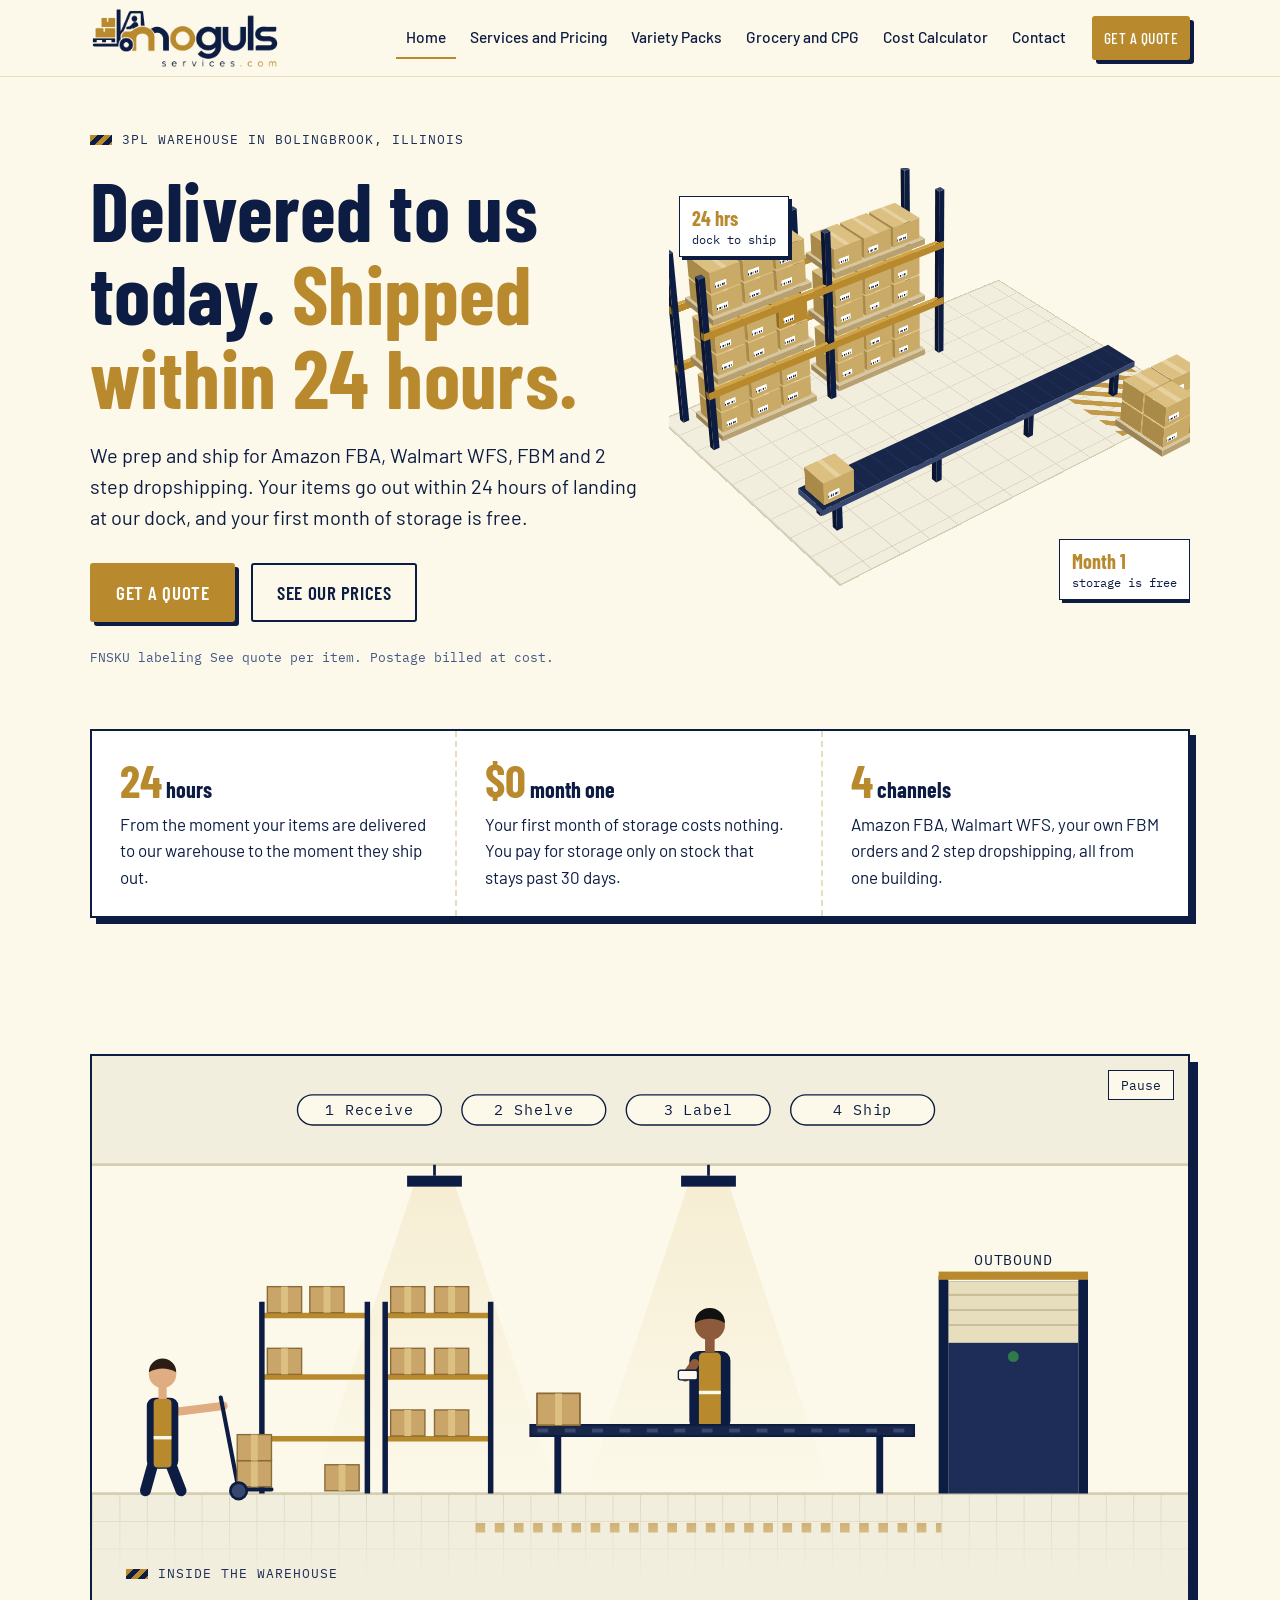
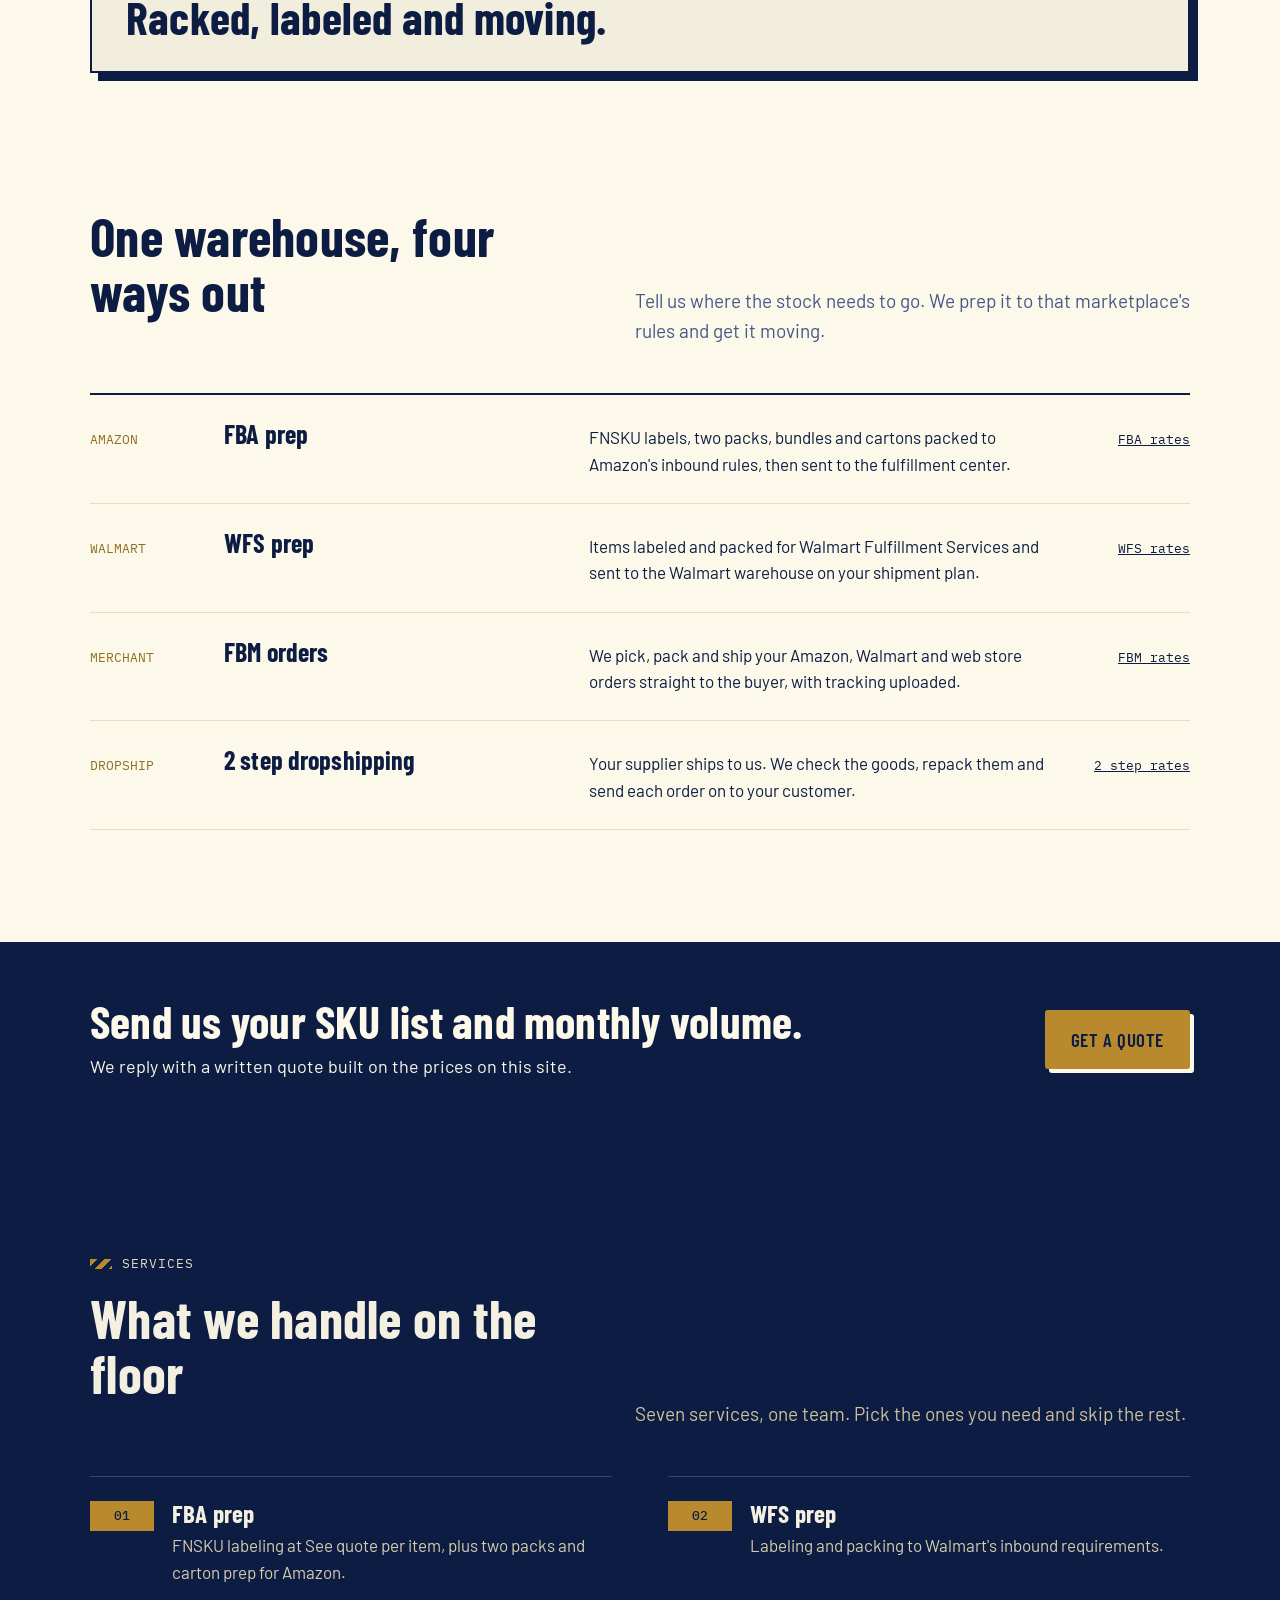
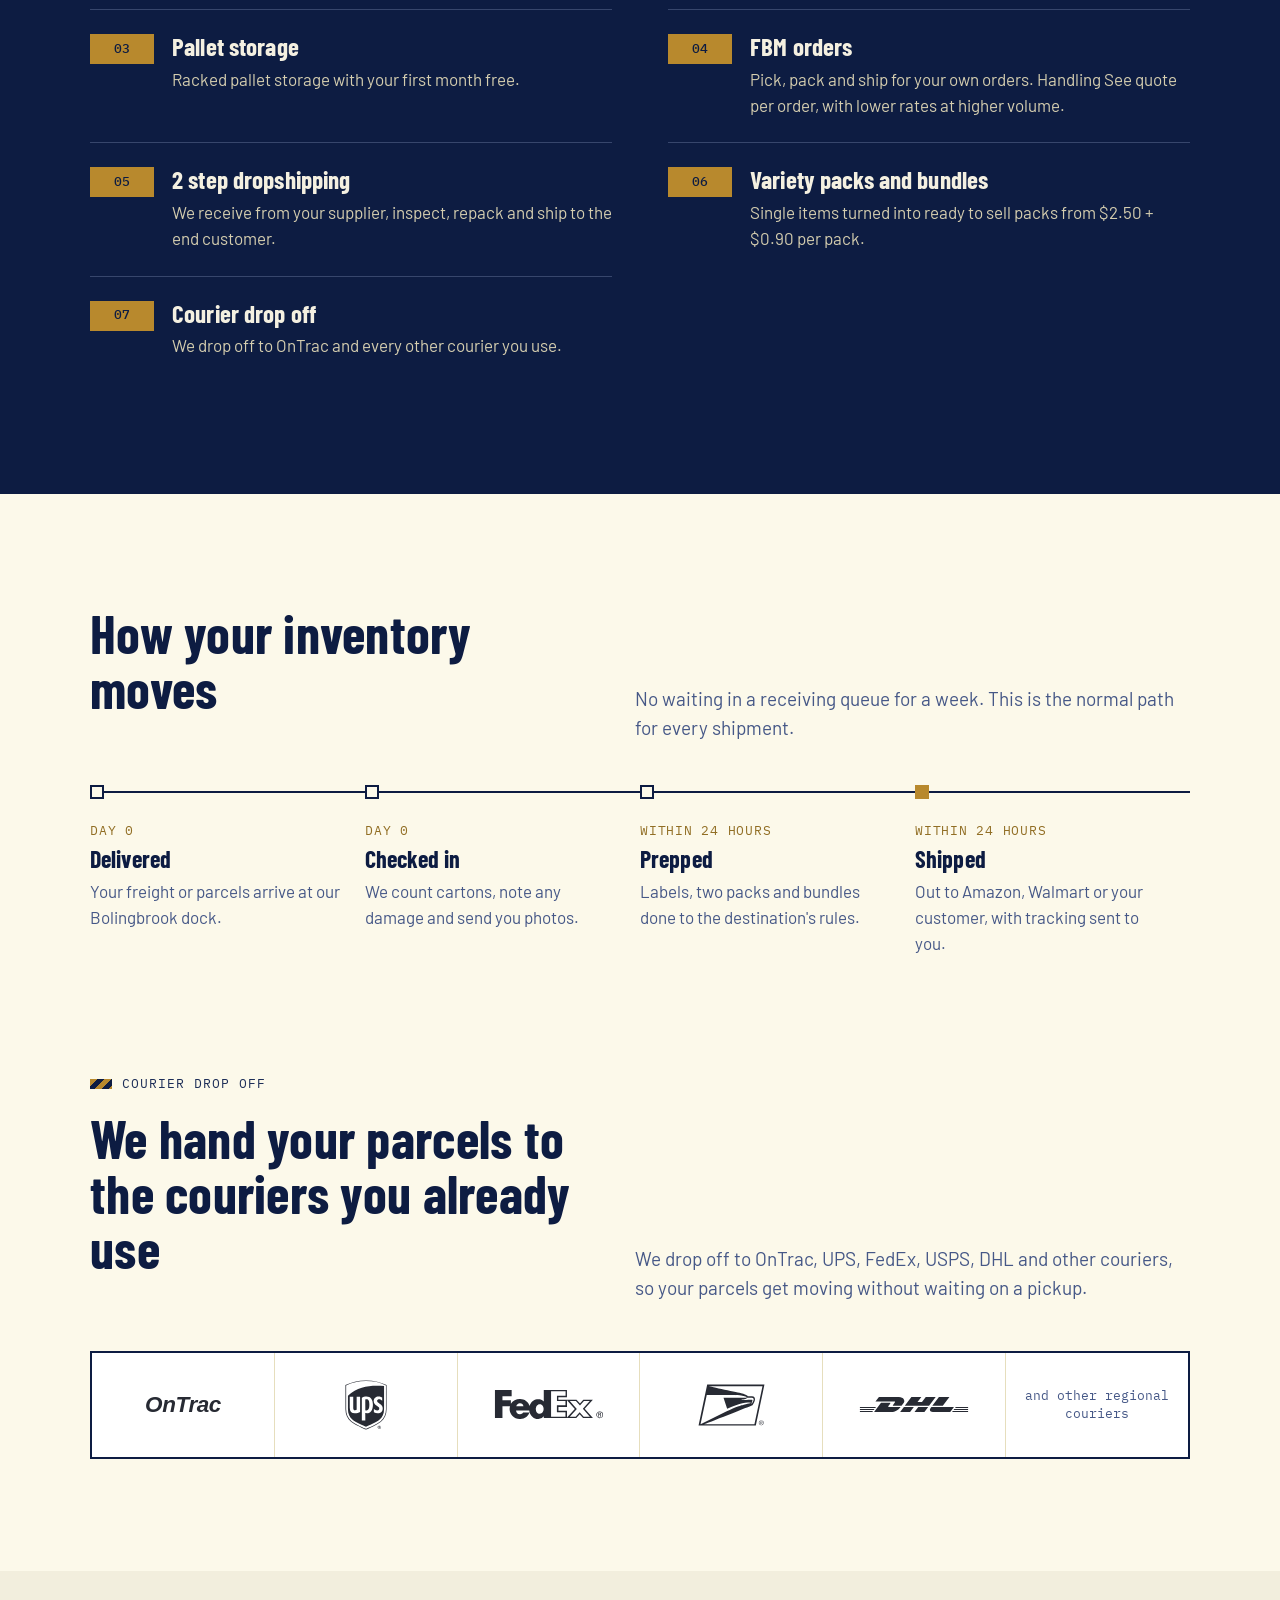
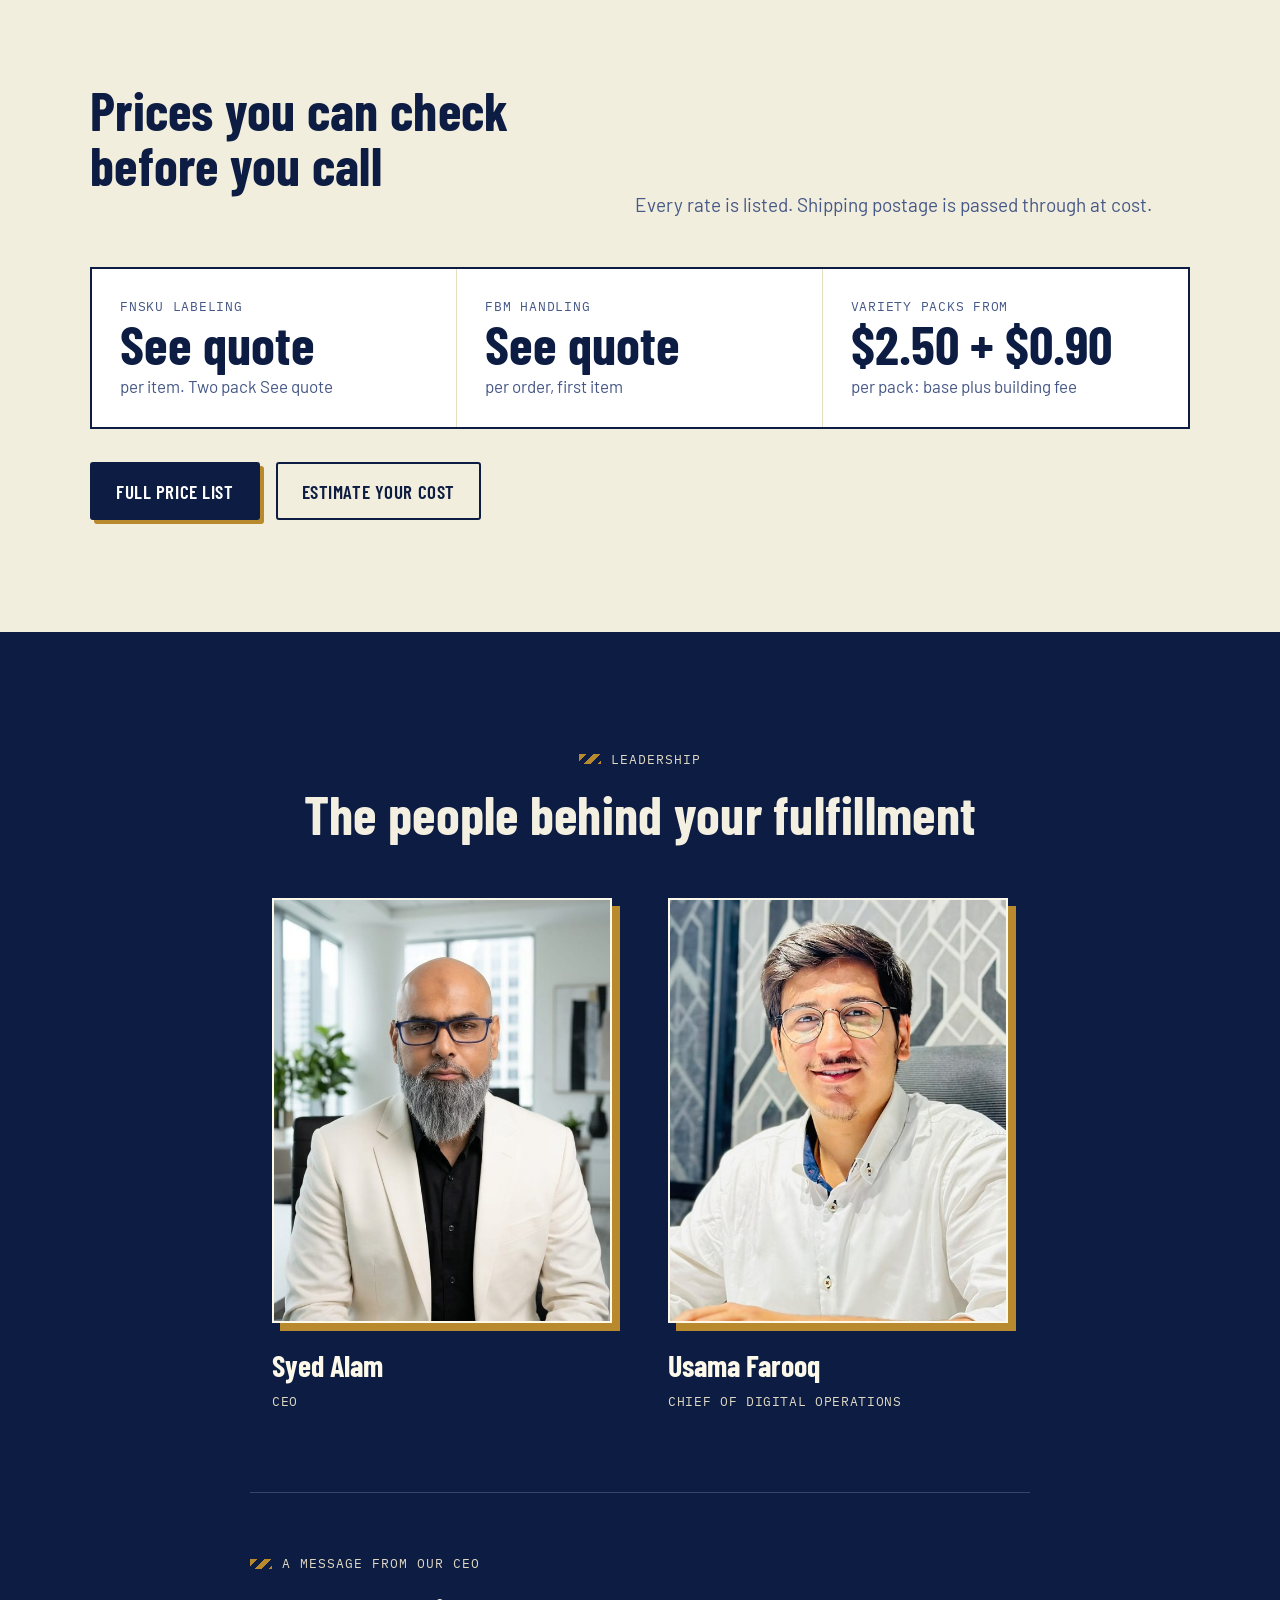
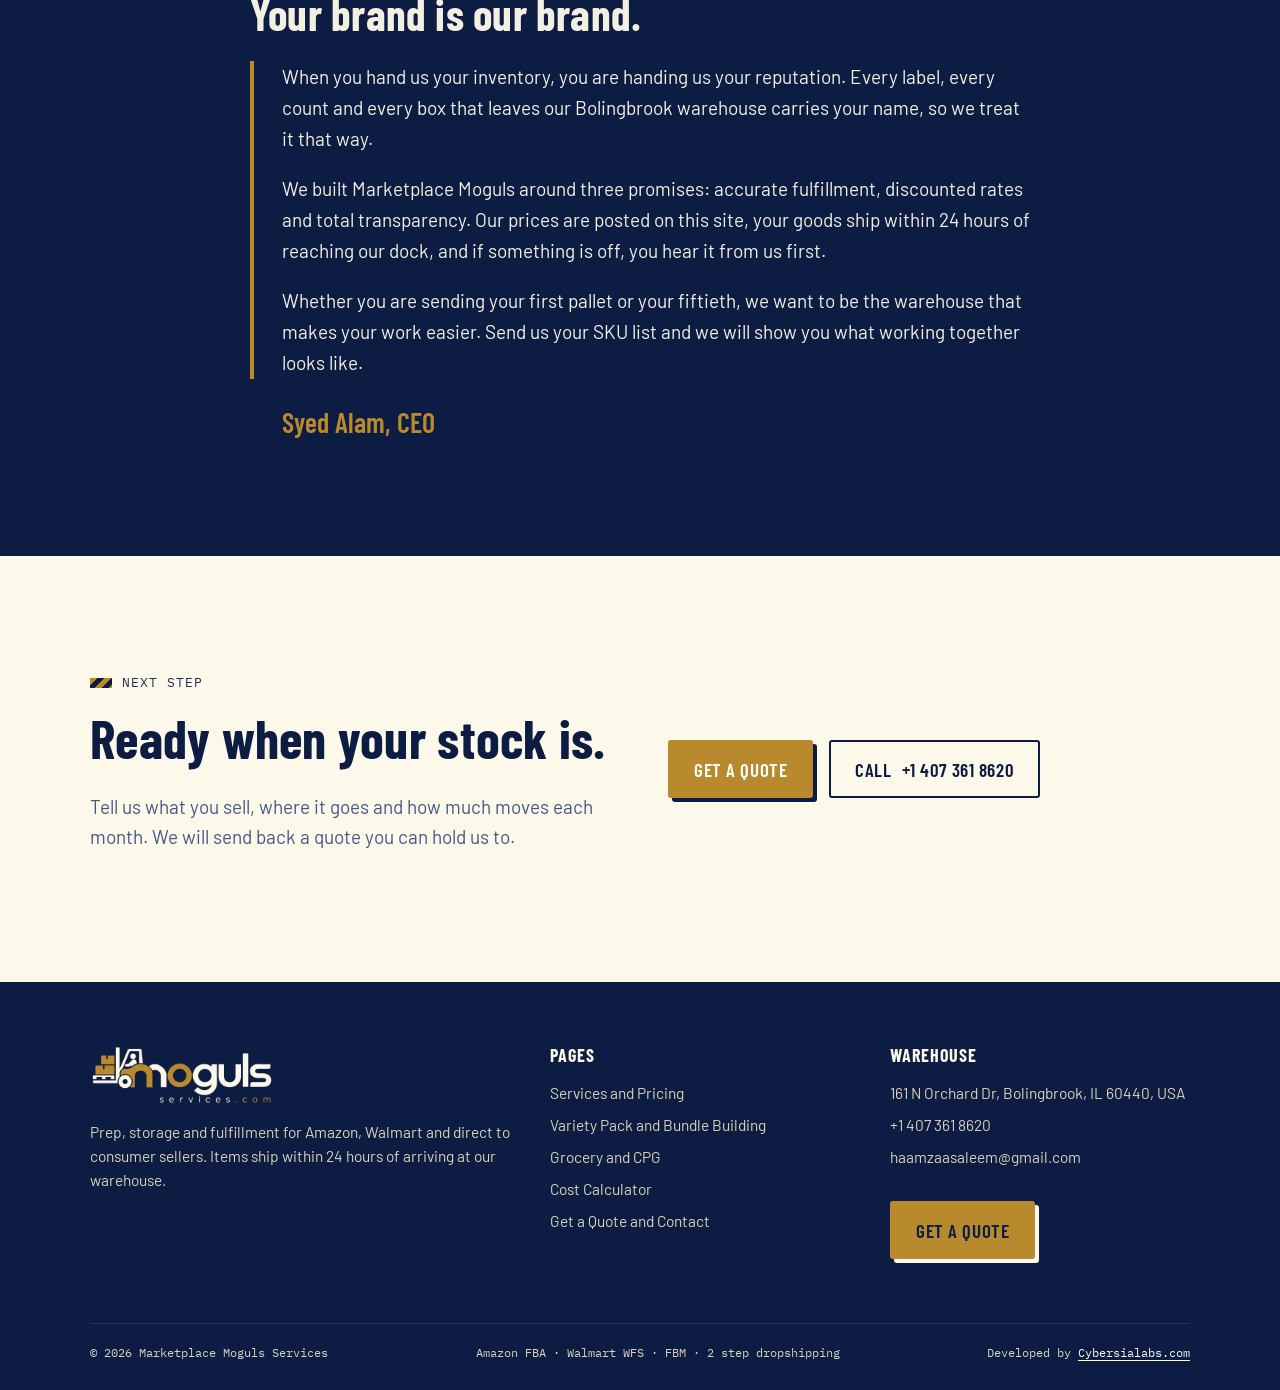
==== commit dac39030: "Update Syed Alam's photo" ====
--- a/index.html
+++ b/index.html
@@ -459,7 +459,7 @@
     </div>
     <div class="leader-grid">
       <figure class="leader reveal">
-        <img src="assets/img/ceo-syed.jpg" alt="Syed Alam, CEO of Marketplace Moguls Services" width="503" height="629" loading="lazy">
+        <img src="assets/img/ceo-syed.jpg?v=2" alt="Syed Alam, CEO of Marketplace Moguls Services" width="600" height="750" loading="lazy">
         <figcaption><b>Syed Alam</b><span>CEO</span></figcaption>
       </figure>
       <figure class="leader reveal">
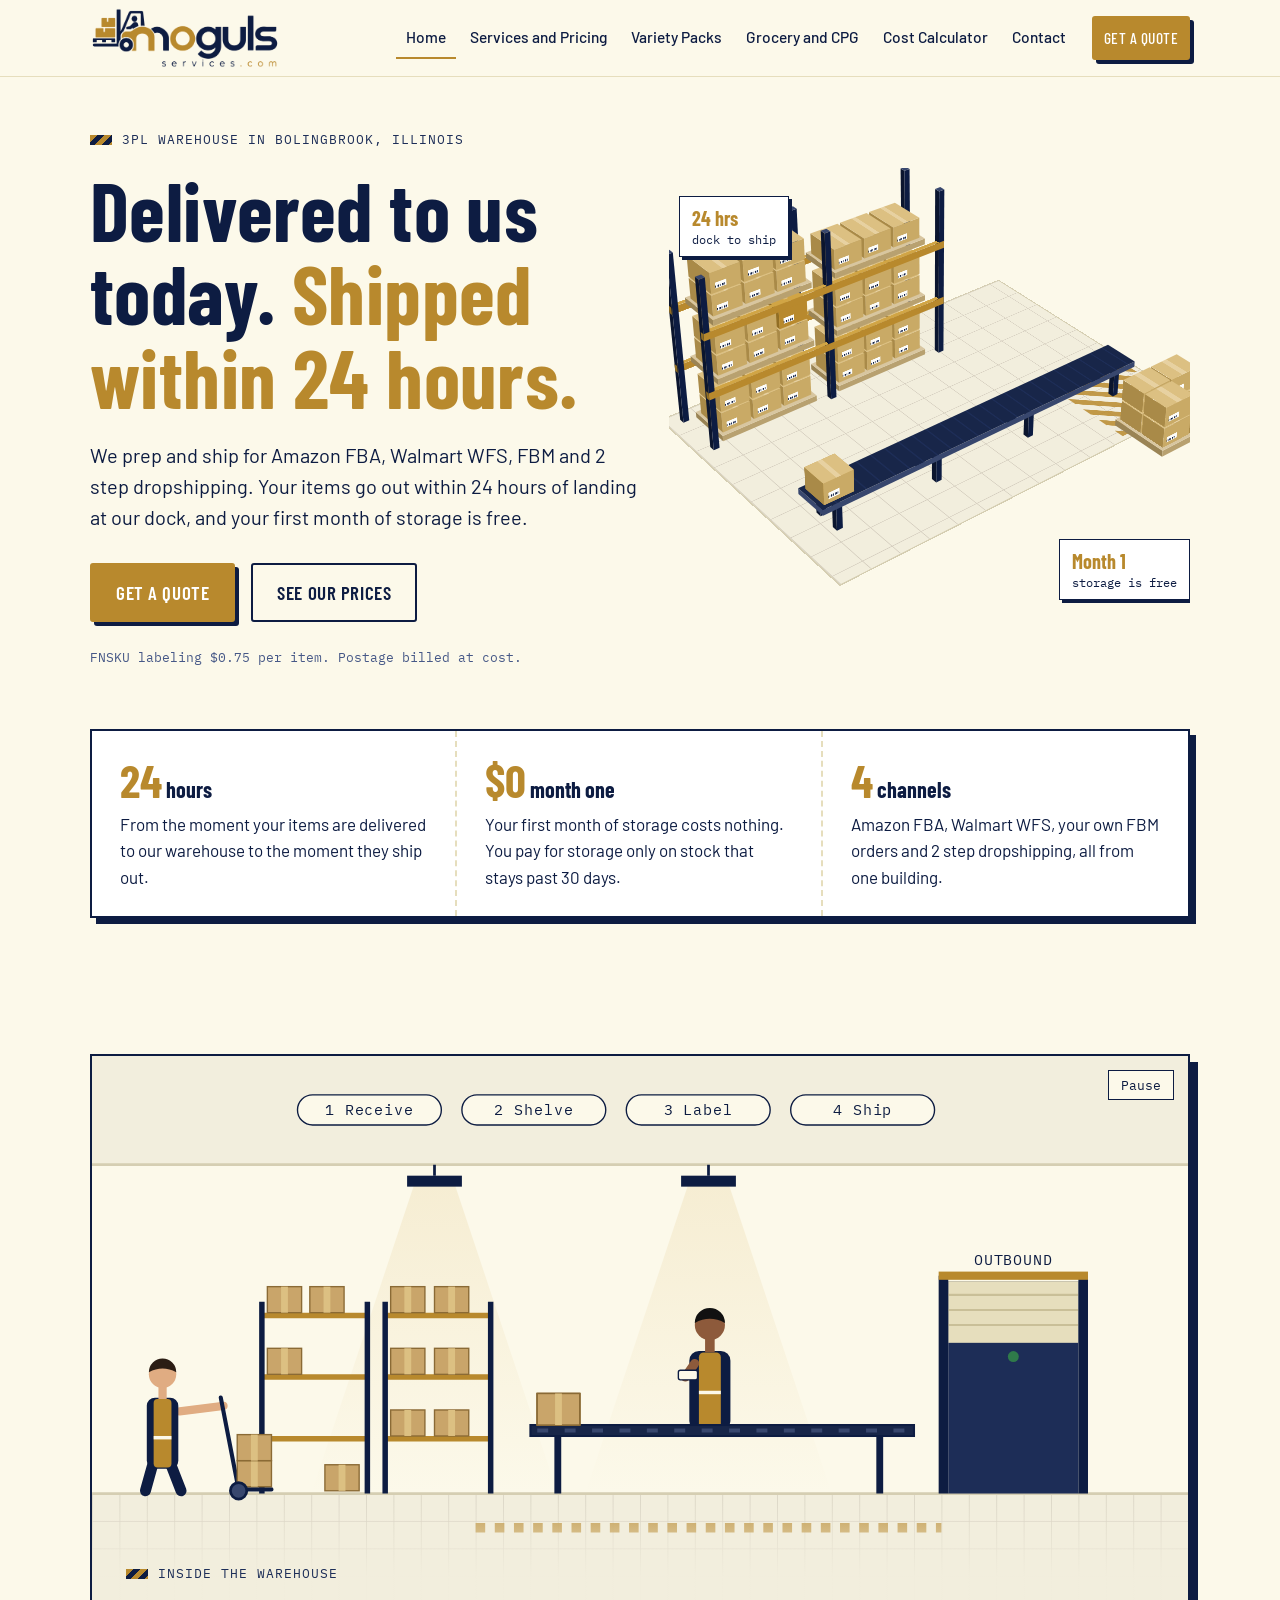
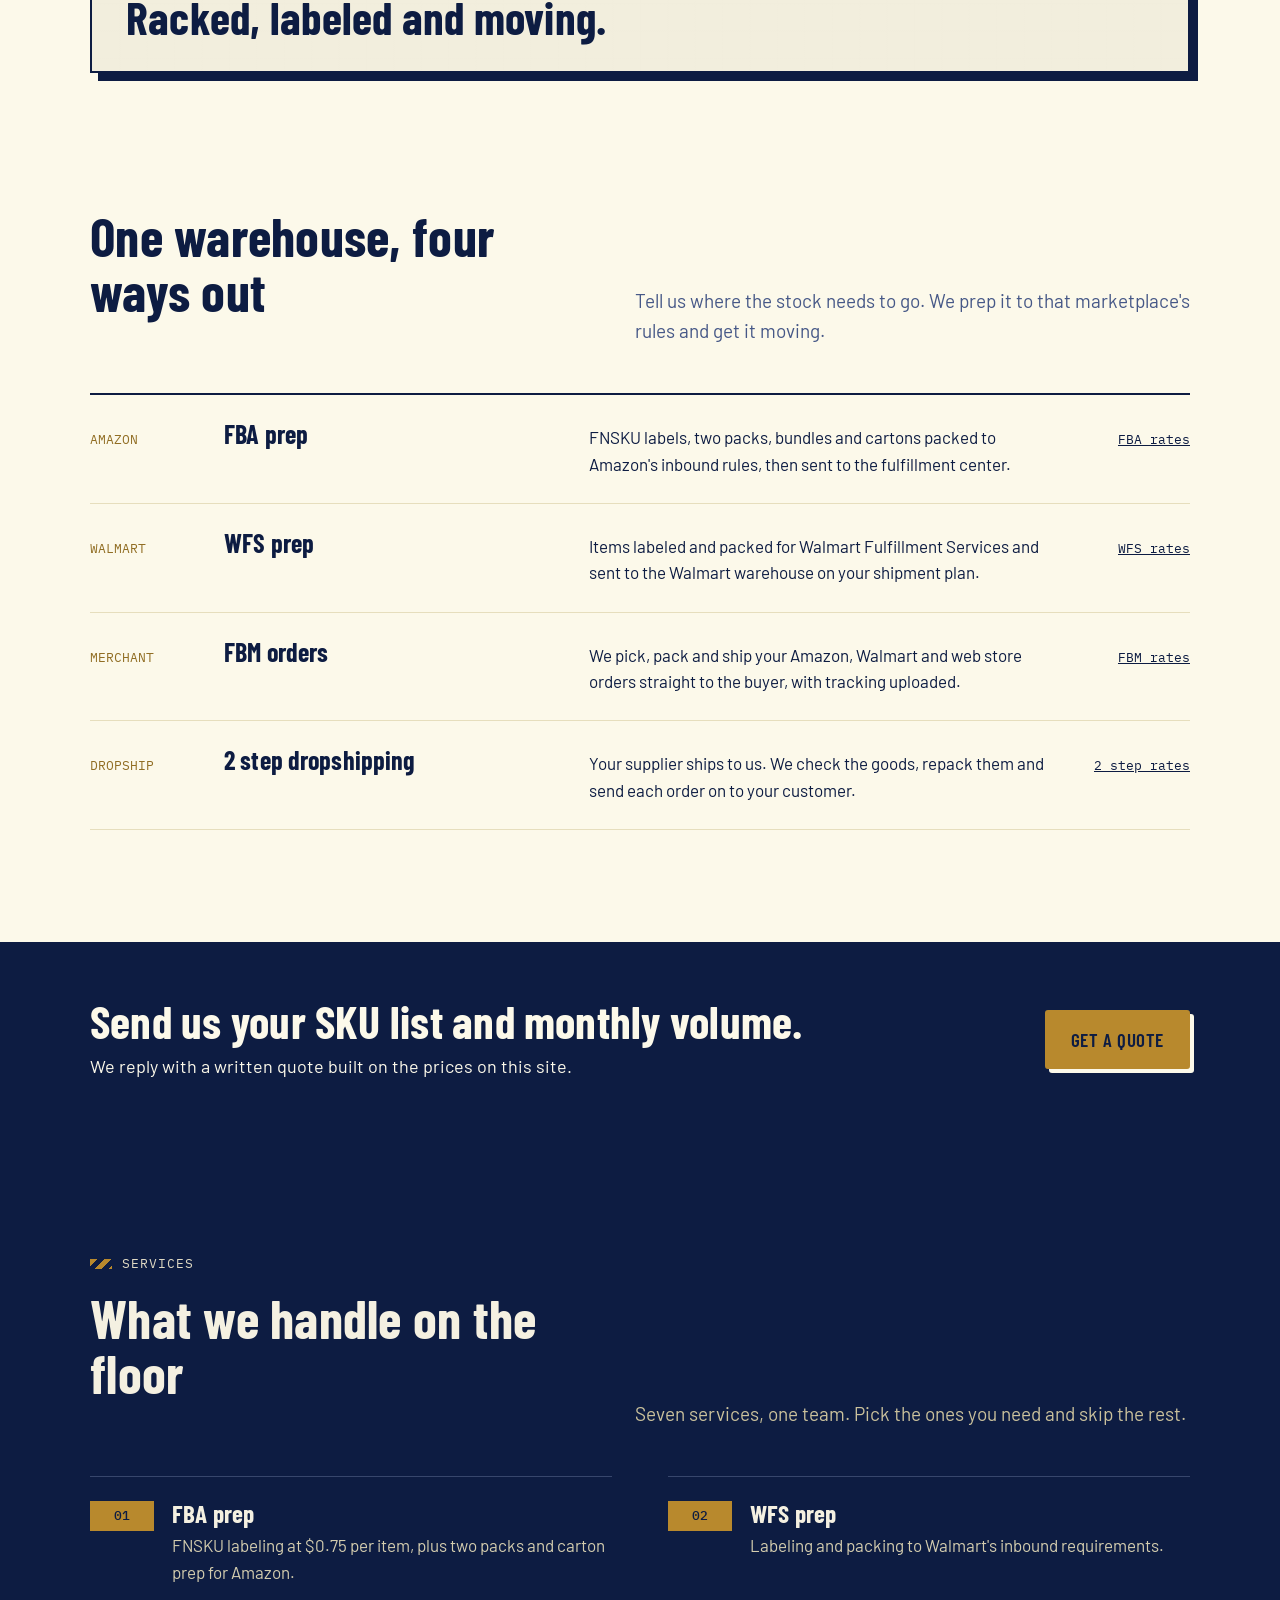
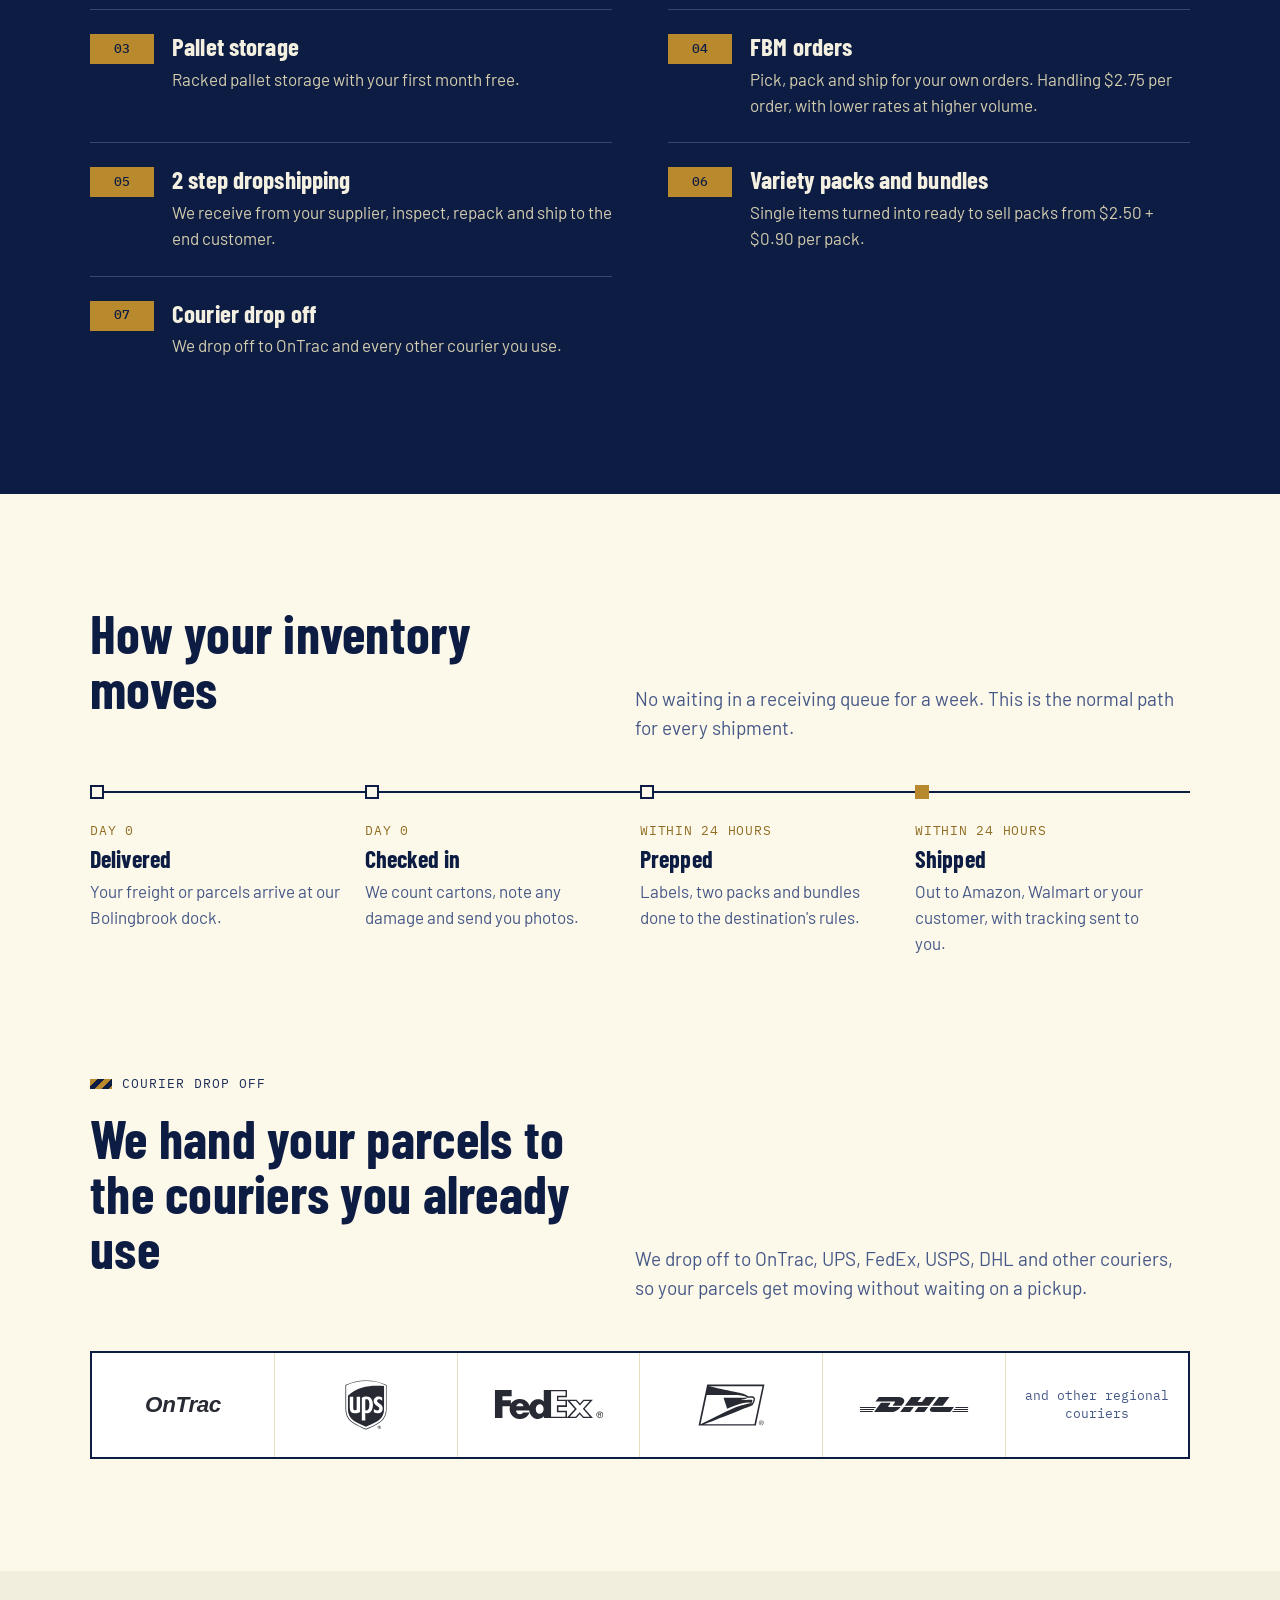
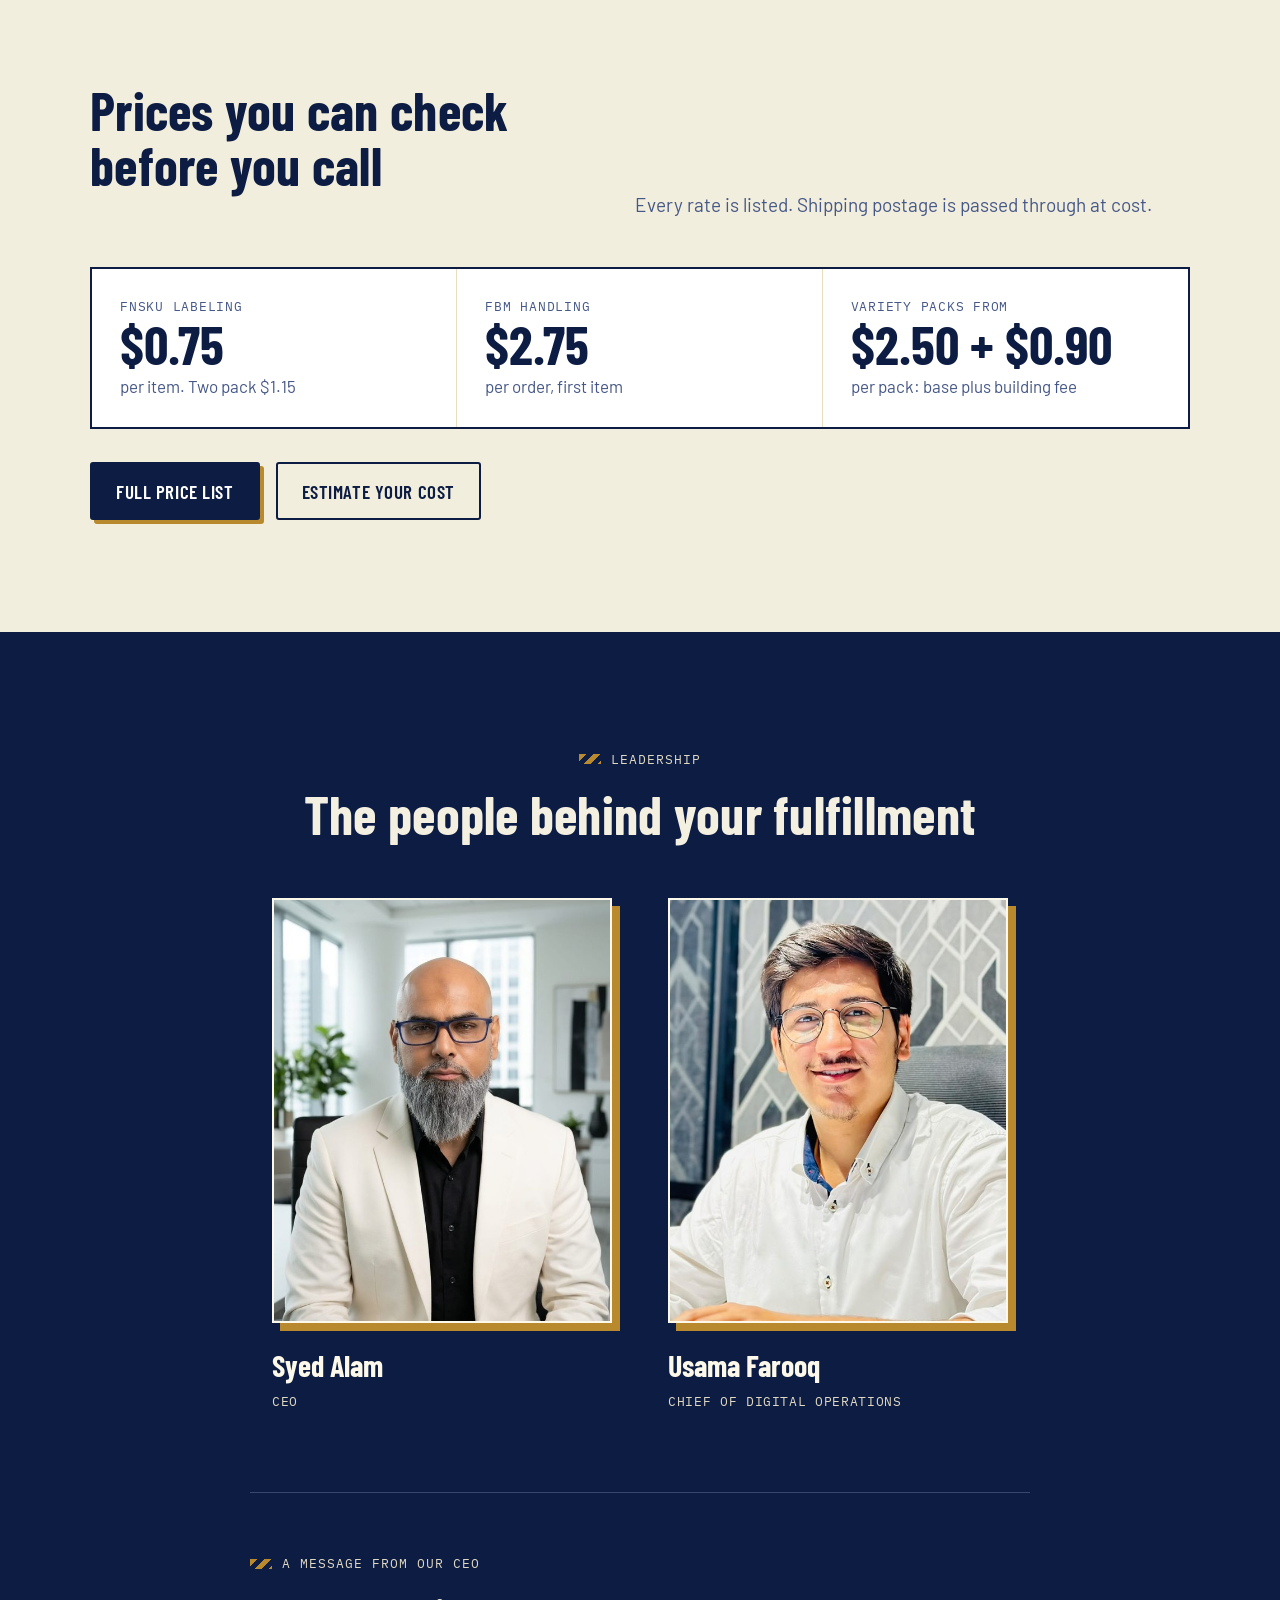
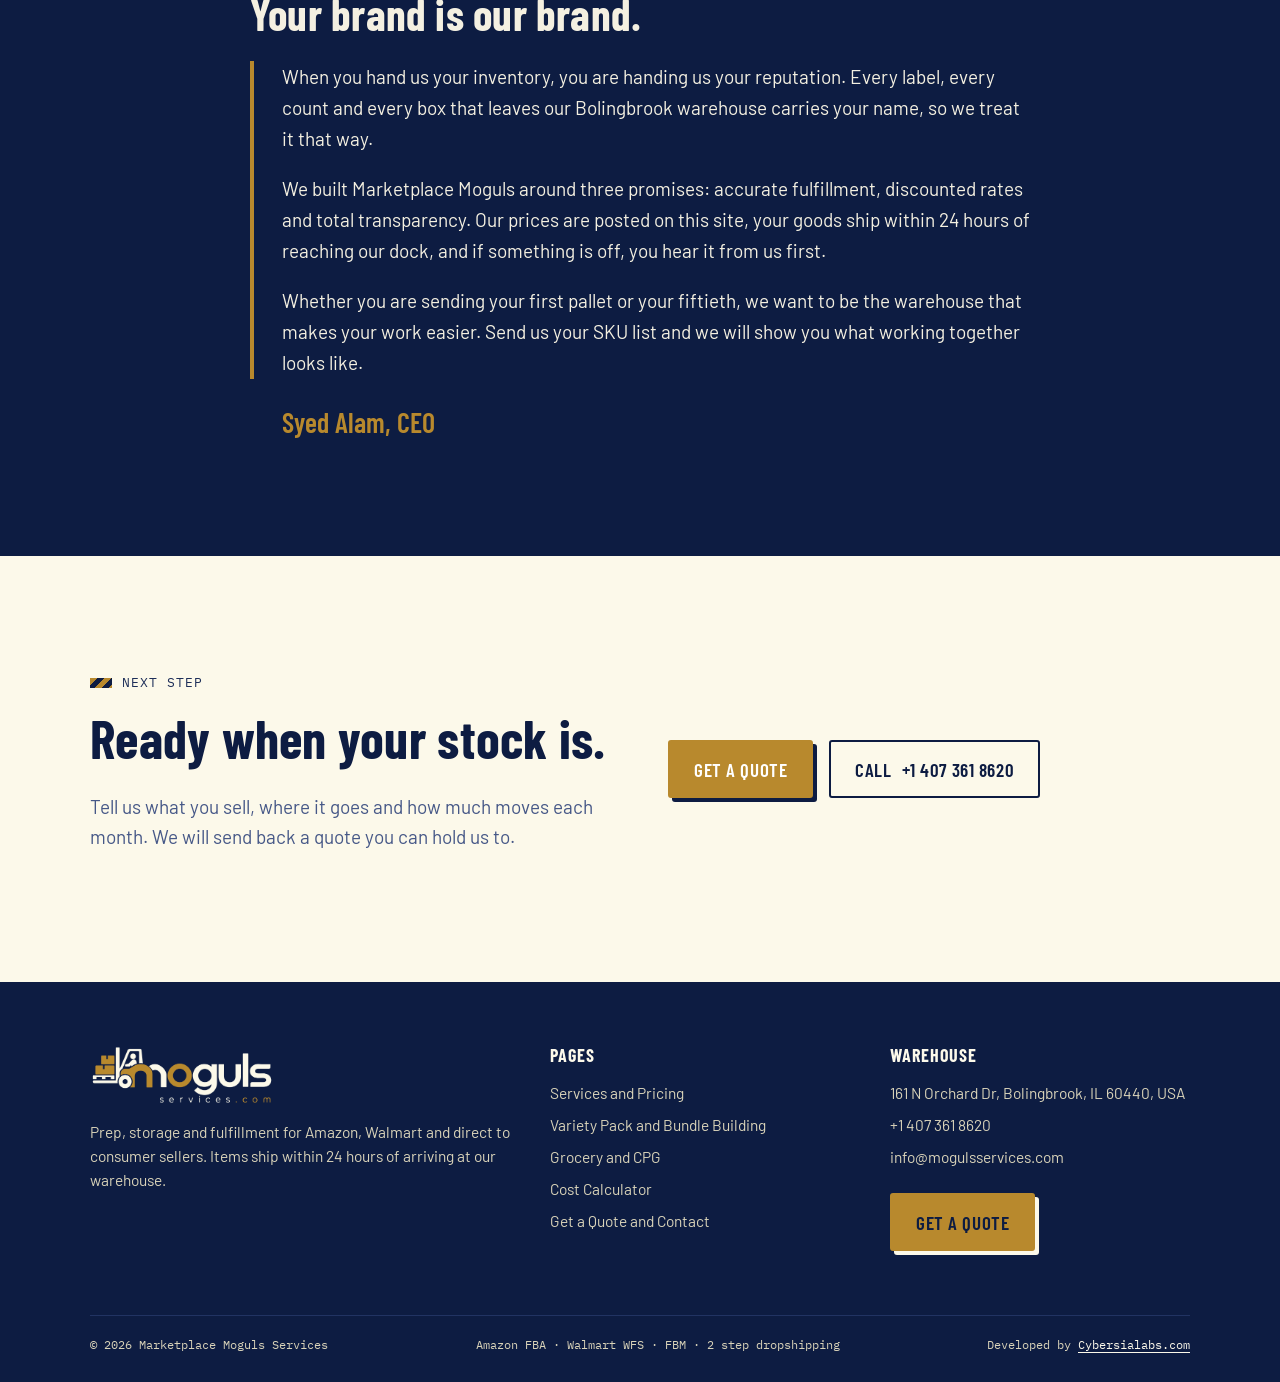
==== commit c0c14adb: "Use info@mogulsservices.com as the contact and form email" ====
--- a/index.html
+++ b/index.html
@@ -516,7 +516,7 @@
         <ul>
           <li data-setting="address">161 N Orchard Dr, Bolingbrook, IL 60440, USA</li>
           <li data-if-setting="phone"><a href="tel:+14073618620" data-setting-href="phone" data-setting="phone">+1 407 361 8620</a></li>
-          <li><a href="mailto:haamzaasaleem@gmail.com" data-setting-href="contactEmail" data-setting="contactEmail">haamzaasaleem@gmail.com</a></li>
+          <li><a href="mailto:info@mogulsservices.com" data-setting-href="contactEmail" data-setting="contactEmail">info@mogulsservices.com</a></li>
           <li data-if-setting="hours" data-setting="hours"></li>
         </ul>
         <p style="margin-top:20px"><a class="btn orange" href="quote.html">Get a Quote</a></p>
